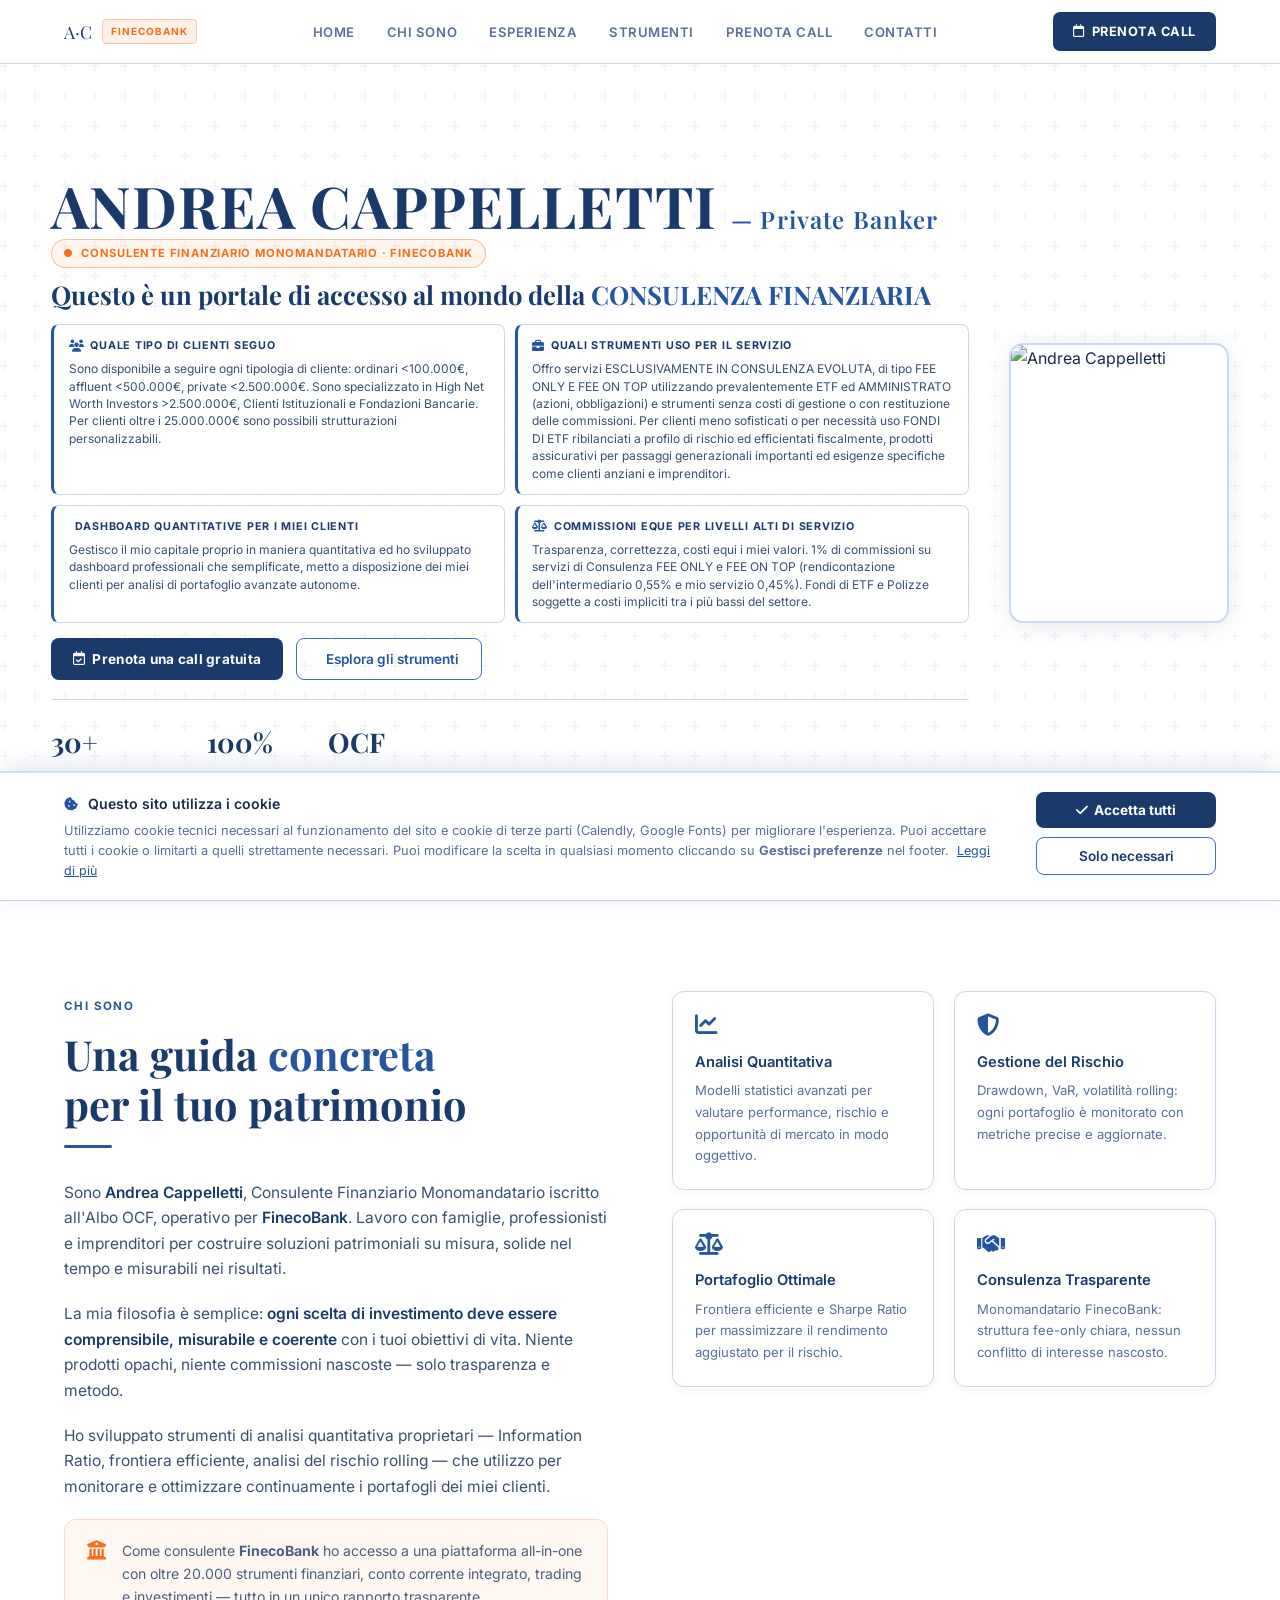
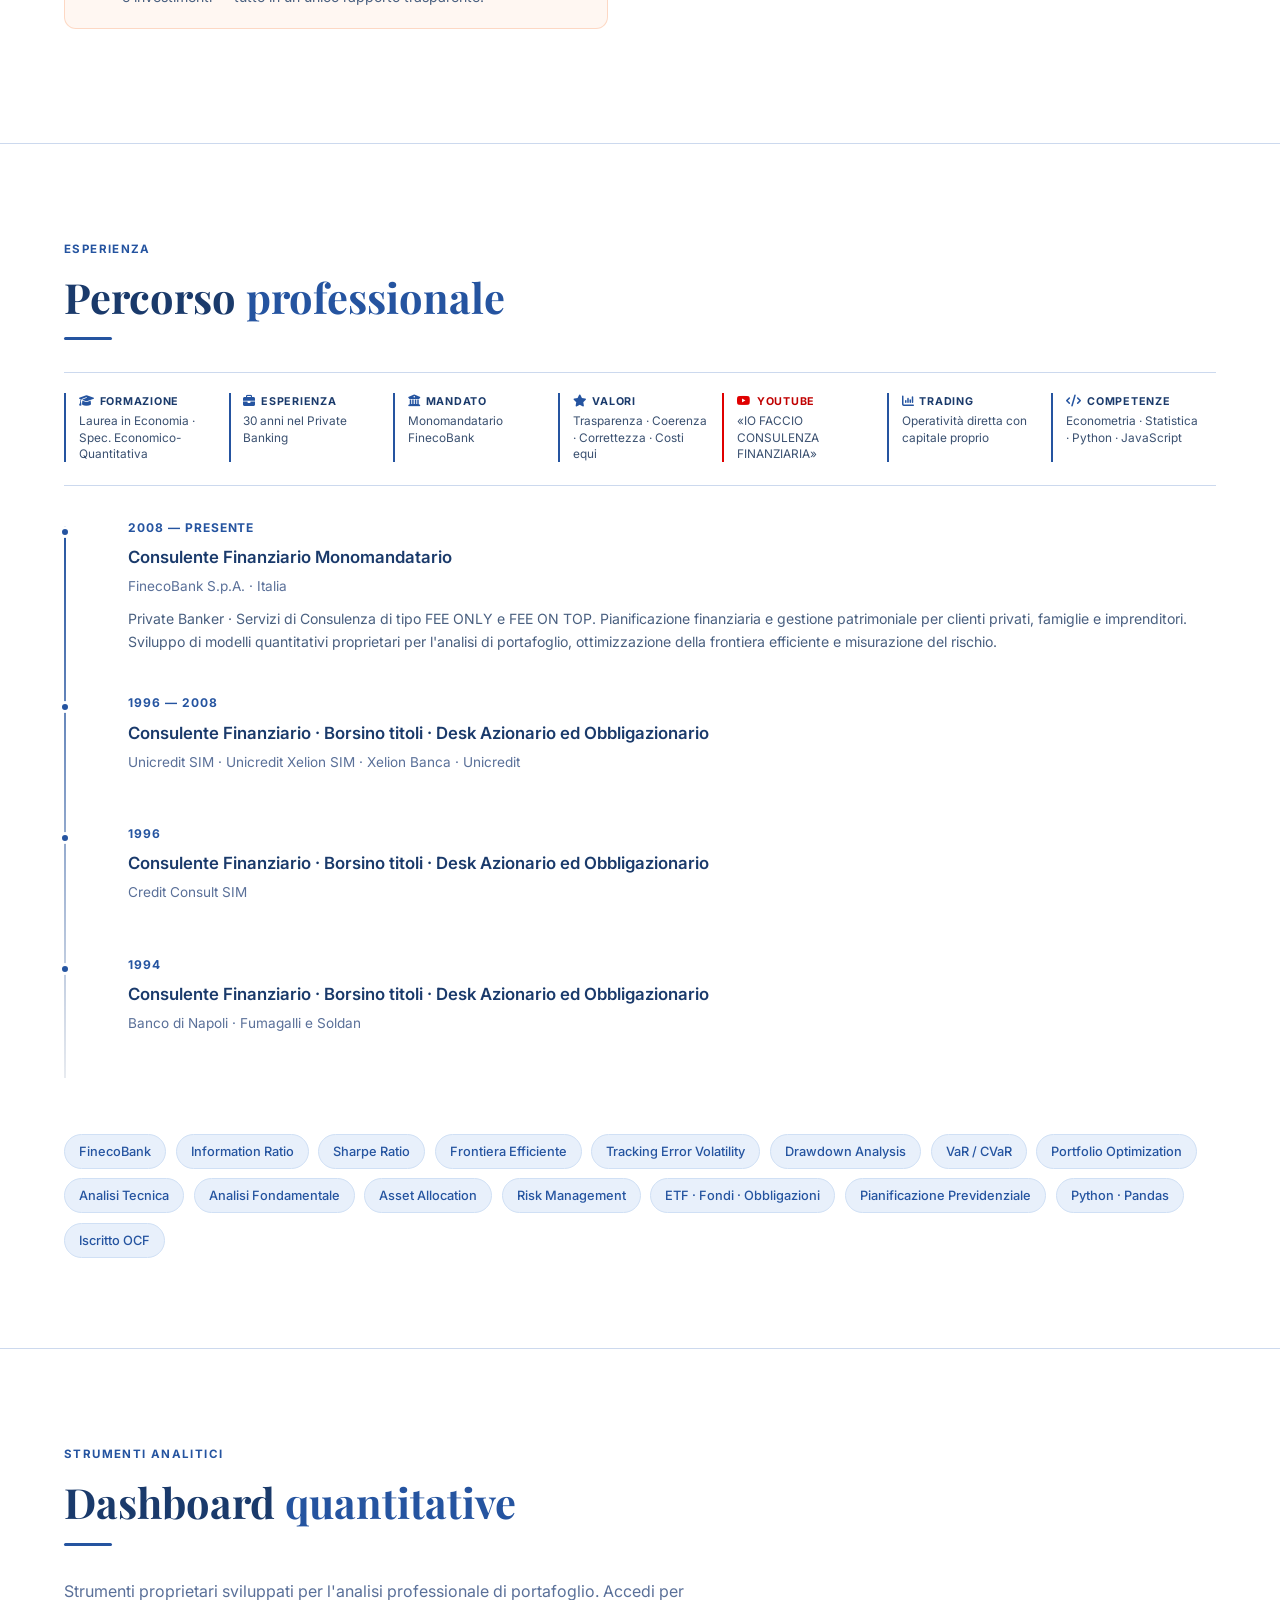
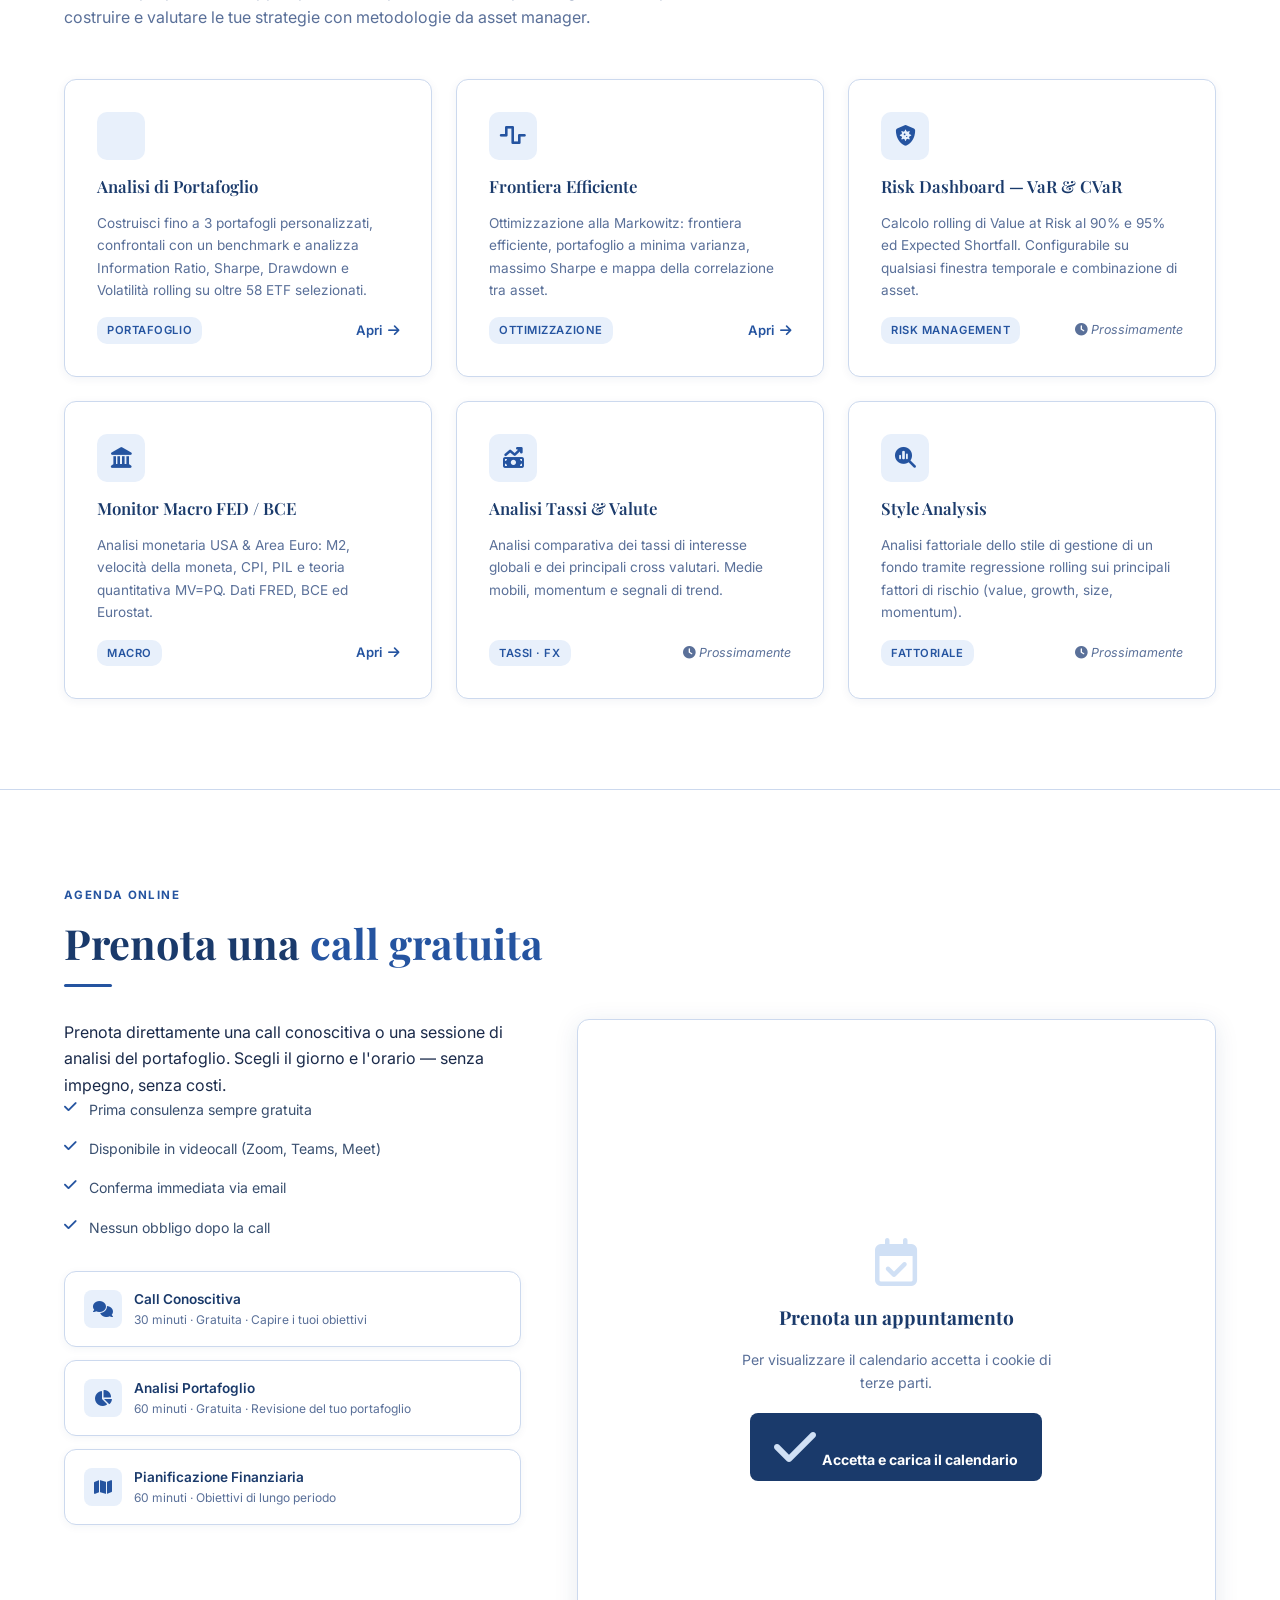
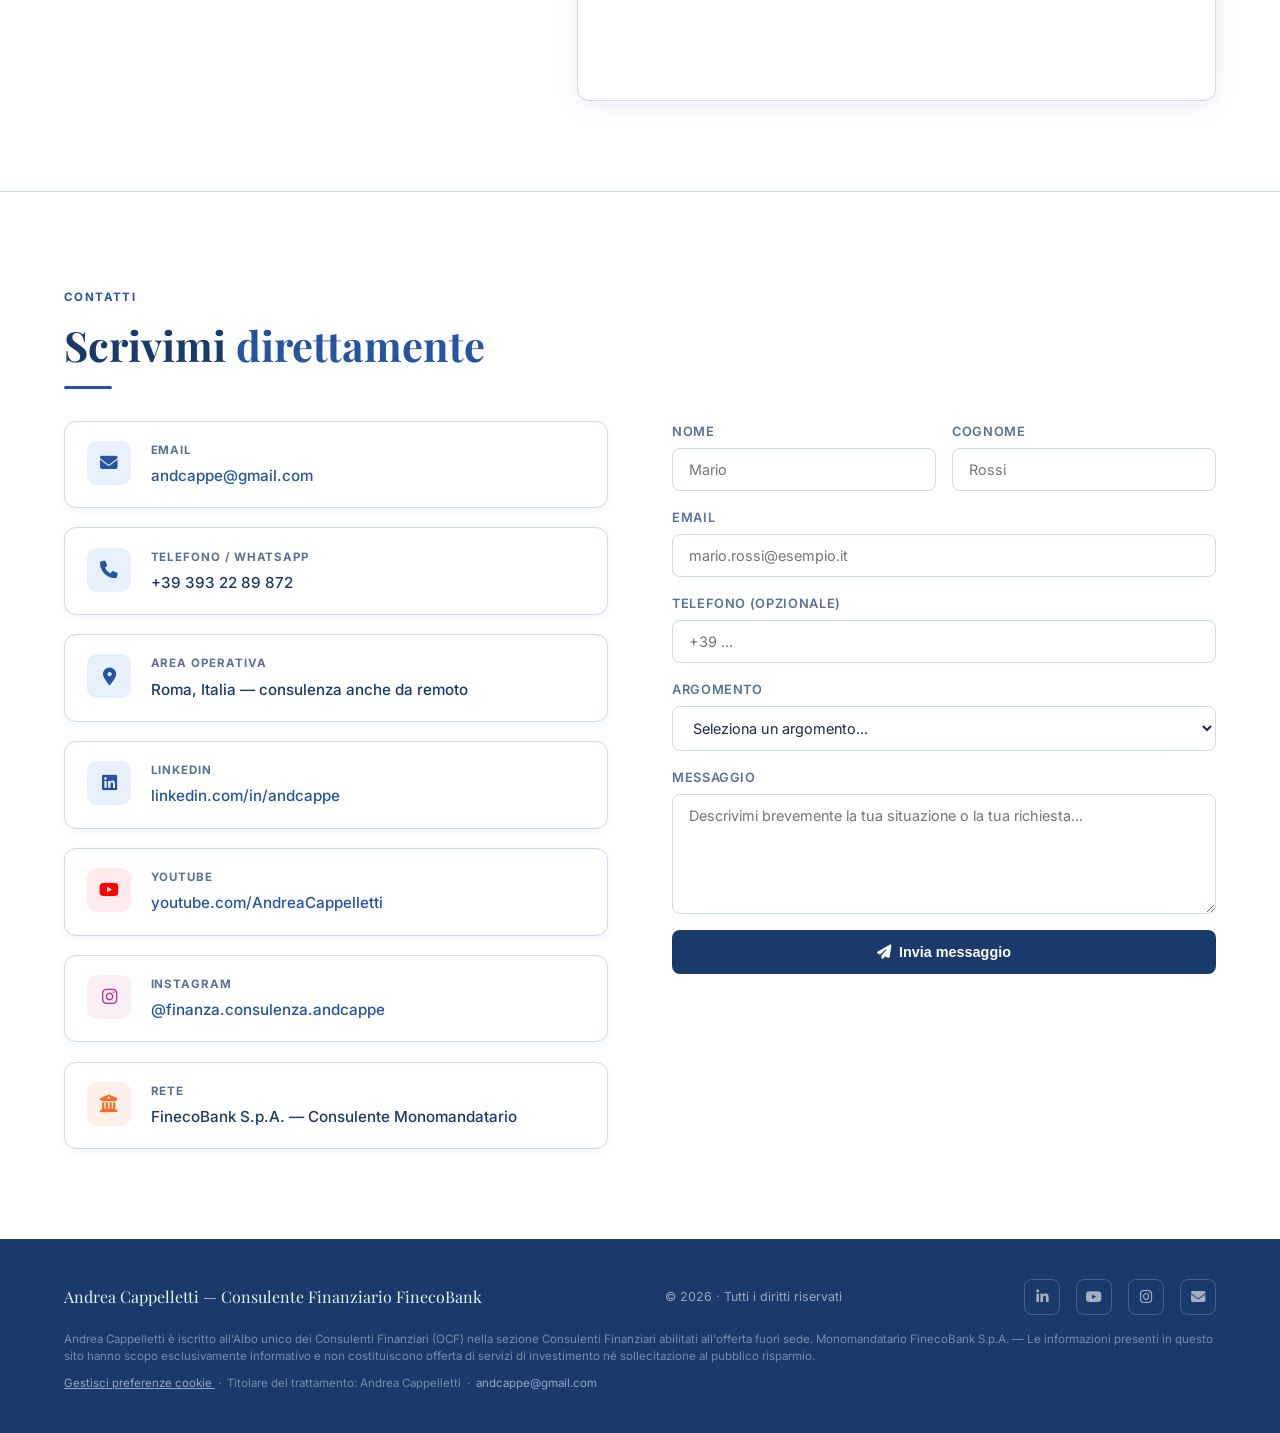
==== portafoglio/profilo.html @ 7dd5ac28 "Correggi URL LinkedIn: andrea-cappelletti → andcappe Co-Authored-By: Claude Sonnet 4.6 <noreply@anth" ====
<!DOCTYPE html>
<html lang="it">
<head>
  <meta charset="UTF-8" />
  <meta name="viewport" content="width=device-width, initial-scale=1.0" />
  <title>Andrea Cappelletti — Consulente Finanziario FinecoBank</title>
  <meta name="description" content="Andrea Cappelletti, Consulente Finanziario Monomandatario FinecoBank. Analisi di portafoglio, gestione patrimoniale e strumenti quantitativi per investitori privati." />
  <link rel="preconnect" href="https://fonts.googleapis.com" />
  <link rel="preconnect" href="https://fonts.gstatic.com" crossorigin />
  <link href="https://fonts.googleapis.com/css2?family=Playfair+Display:wght@400;600;700&family=Inter:wght@300;400;500;600&display=swap" rel="stylesheet" />
  <link rel="stylesheet" href="https://cdnjs.cloudflare.com/ajax/libs/font-awesome/6.5.0/css/all.min.css" />
  <style>
    *, *::before, *::after { box-sizing: border-box; margin: 0; padding: 0; }
    :root {
      --blue:    #1a3a6b;
      --blue2:   #2554a0;
      --blue3:   #3a70cc;
      --blue-lt: #e8f0fb;
      --blue-md: #d0e0f5;
      --fineco:  #f37021;
      --white:   #ffffff;
      --bg:      #ffffff;
      --bg2:     #ffffff;
      --text:    #1a2a4a;
      --muted:   #5a7099;
      --border:  #ccd9ee;
      --radius:  12px;
      --shadow:  0 4px 24px rgba(26,58,107,0.10);
    }
    html { scroll-behavior: smooth; font-size: 16px; }
    body {
      font-family: 'Inter', sans-serif;
      background: var(--bg);
      color: var(--text);
      line-height: 1.65;
      overflow-x: hidden;
    }
    h1, h2, h3 { font-family: 'Playfair Display', serif; line-height: 1.2; }
    a { color: inherit; text-decoration: none; }
    img { max-width: 100%; display: block; }
    ::-webkit-scrollbar { width: 6px; }
    ::-webkit-scrollbar-track { background: var(--bg2); }
    ::-webkit-scrollbar-thumb { background: var(--blue-md); border-radius: 3px; }

    /* ─── Navbar ────────────────────────────────────────────────── */
    nav {
      position: fixed; top: 0; left: 0; right: 0; z-index: 100;
      display: flex; align-items: center; justify-content: space-between;
      padding: 0 5%;
      height: 64px;
      background: rgba(255,255,255,0.96);
      backdrop-filter: blur(14px);
      border-bottom: 1px solid var(--border);
      transition: box-shadow 0.3s;
    }
    .nav-brand {
      display: flex; align-items: center; gap: 10px;
      font-family: 'Playfair Display', serif;
      font-size: 1.1rem;
      color: var(--blue);
    }
    .fineco-badge {
      font-family: 'Inter', sans-serif;
      font-size: 0.62rem; font-weight: 700;
      letter-spacing: 0.1em; text-transform: uppercase;
      color: var(--fineco);
      background: rgba(243,112,33,0.1);
      border: 1px solid rgba(243,112,33,0.3);
      padding: 3px 8px; border-radius: 4px;
    }
    .nav-links { display: flex; gap: 2rem; list-style: none; }
    .nav-links a {
      font-size: 0.82rem; font-weight: 600;
      color: var(--muted);
      letter-spacing: 0.04em; text-transform: uppercase;
      transition: color 0.2s;
    }
    .nav-links a:hover { color: var(--blue); }
    .nav-cta {
      padding: 9px 20px;
      background: var(--blue);
      color: var(--white);
      border-radius: 7px;
      font-size: 0.8rem; font-weight: 700;
      letter-spacing: 0.04em; text-transform: uppercase;
      transition: background 0.2s, transform 0.15s;
      display: inline-flex; align-items: center; gap: 7px;
    }
    .nav-cta:hover { background: var(--blue2); transform: translateY(-1px); }
    .hamburger { display: none; cursor: pointer; color: var(--blue); font-size: 1.4rem; }

    /* ─── Hero ──────────────────────────────────────────────────── */
    #home {
      min-height: 100vh;
      display: flex; align-items: center;
      padding: 64px 4% 0;
      background: #ffffff;
      position: relative; overflow: hidden;
    }
    #home::before {
      content: '';
      position: absolute; inset: 0;
      background: url("data:image/svg+xml,%3Csvg width='60' height='60' viewBox='0 0 60 60' xmlns='http://www.w3.org/2000/svg'%3E%3Cg fill='none'%3E%3Cg fill='%231a3a6b' fill-opacity='0.04'%3E%3Cpath d='M36 34v-4h-2v4h-4v2h4v4h2v-4h4v-2h-4zm0-30V0h-2v4h-4v2h4v4h2V6h4V4h-4zM6 34v-4H4v4H0v2h4v4h2v-4h4v-2H6zM6 4V0H4v4H0v2h4v4h2V6h4V4H6z'/%3E%3C/g%3E%3C/g%3E%3C/svg%3E");
    }
    .hero-inner {
      display: grid; grid-template-columns: 1fr auto;
      gap: 2.5rem; align-items: center;
      max-width: 1280px; margin: 0 auto; width: 100%;
      position: relative;
    }
    /* ─── Qualifiche striscia orizzontale ───────────────────────── */
    .hero-qualifiche {
      display: flex; flex-direction: row;
      gap: 0;
      padding: 1.2rem 0 1.4rem;
      border-top: 1px solid var(--border);
      border-bottom: 1px solid var(--border);
    }
    .qual-item {
      flex: 1;
      display: flex; flex-direction: column; gap: 3px;
      padding: 0 0.8rem;
      background: transparent;
      border: none;
      border-left: 2px solid var(--blue2);
      transition: border-left-color 0.2s;
    }
    .qual-item:hover { border-left-color: var(--blue3); }
    .qual-header {
      display: flex; align-items: center; gap: 5px;
      font-size: 0.67rem; font-weight: 700;
      text-transform: uppercase; letter-spacing: 0.07em;
      color: var(--blue);
    }
    .qual-header i { font-size: 0.75rem; color: var(--blue2); flex-shrink: 0; }
    .qual-text {
      font-size: 0.74rem; color: #3a5070;
      line-height: 1.38;
    }
    .qual-yt { border-left-color: #e00000 !important; }
    .qual-yt .qual-header { color: #c00000; }
    .qual-yt .qual-header i { color: #e00000; }
    .hero-badge {
      display: inline-flex; align-items: center; gap: 8px;
      padding: 4px 12px;
      border: 1.5px solid rgba(243,112,33,0.4);
      border-radius: 20px;
      font-size: 0.7rem; font-weight: 700;
      letter-spacing: 0.07em; text-transform: uppercase;
      color: var(--fineco);
      background: rgba(243,112,33,0.07);
      margin-bottom: 0.7rem;
    }
    .hero-title {
      font-size: clamp(2rem, 4vw, 3.2rem);
      font-weight: 700; color: var(--blue);
      margin-bottom: 0.2rem;
    }
    .hero-title span { color: var(--blue2); }
    .hero-subtitle {
      font-size: 0.88rem; color: var(--muted);
      font-weight: 400; margin-bottom: 0.9rem;
    }
    .hero-desc {
      font-size: 0.88rem; color: #3a5070;
      max-width: 520px; margin-bottom: 1.1rem;
      line-height: 1.55;
    }
    .hero-btns { display: flex; gap: 0.8rem; flex-wrap: wrap; }
    .btn-primary {
      padding: 10px 22px;
      background: var(--blue); color: var(--white);
      border-radius: 8px; font-weight: 700;
      font-size: 0.85rem; letter-spacing: 0.02em;
      border: none; cursor: pointer;
      transition: background 0.2s, transform 0.15s;
      display: inline-flex; align-items: center; gap: 7px;
    }
    .btn-primary:hover { background: var(--blue2); transform: translateY(-2px); }
    .btn-outline {
      padding: 9px 22px;
      border: 1.5px solid var(--blue3);
      color: var(--blue2); border-radius: 8px;
      font-weight: 600; font-size: 0.85rem;
      background: transparent;
      transition: background 0.2s, transform 0.15s;
      cursor: pointer; display: inline-flex; align-items: center; gap: 7px;
    }
    .btn-outline:hover { background: var(--blue-lt); transform: translateY(-2px); }
    .hero-stats {
      display: flex; gap: 2rem;
      margin-top: 1.2rem; padding-top: 1.2rem;
      border-top: 1px solid var(--border);
    }
    .stat-value {
      font-family: 'Playfair Display', serif;
      font-size: 1.7rem; font-weight: 700;
      color: var(--blue); display: block;
    }
    .stat-label { font-size: 0.7rem; color: var(--muted); text-transform: uppercase; letter-spacing: 0.06em; }
    .hero-photo-frame {
      width: 220px; height: 280px;
      border-radius: 14px;
      border: 2px solid var(--border);
      overflow: hidden;
      background: #ffffff;
      display: flex; align-items: center; justify-content: center;
      box-shadow: var(--shadow);
    }
    .hero-photo-frame img { width: 100%; height: 100%; object-fit: cover; }
    .hero-photo-placeholder {
      display: flex; flex-direction: column; align-items: center; gap: 10px; color: var(--muted);
    }
    .hero-photo-placeholder i { font-size: 3rem; color: var(--blue-md); }
    .hero-photo-placeholder span { font-size: 0.7rem; text-align: center; padding: 0 16px; line-height: 1.5; }

    /* ─── Sections ──────────────────────────────────────────────── */
    section { padding: 90px 5%; border-top: 1px solid var(--border); }
    .section-inner { max-width: 1200px; margin: 0 auto; }
    .section-tag {
      display: inline-block;
      font-size: 0.72rem; font-weight: 700;
      letter-spacing: 0.12em; text-transform: uppercase;
      color: var(--blue2); margin-bottom: 0.8rem;
    }
    .section-title { font-size: clamp(1.8rem, 3.5vw, 2.6rem); color: var(--blue); margin-bottom: 1rem; }
    .section-title span { color: var(--blue2); }
    .section-lead { font-size: 1rem; color: var(--muted); max-width: 640px; margin-bottom: 3rem; }
    .divider { width: 48px; height: 3px; background: var(--blue2); border-radius: 2px; margin: 1rem 0 2rem; }

    /* ─── Chi Sono ──────────────────────────────────────────────── */
    #chi-sono { background: var(--bg2); }
    .about-grid { display: grid; grid-template-columns: 1fr 1fr; gap: 4rem; align-items: start; }
    .about-text p { color: #3a5070; margin-bottom: 1.2rem; font-size: 0.97rem; }
    .about-text p strong { color: var(--blue); font-weight: 600; }
    .fineco-card {
      display: flex; align-items: flex-start; gap: 1rem;
      padding: 1.2rem 1.4rem;
      background: rgba(243,112,33,0.06);
      border: 1px solid rgba(243,112,33,0.22);
      border-radius: var(--radius);
      margin-bottom: 1.5rem;
    }
    .fineco-card i { font-size: 1.2rem; color: var(--fineco); margin-top: 2px; flex-shrink: 0; }
    .fineco-card p { color: #4a6080; font-size: 0.88rem; margin: 0; }
    .about-values { display: grid; grid-template-columns: 1fr 1fr; gap: 1.2rem; }
    .value-card {
      padding: 1.4rem;
      background: var(--white);
      border: 1px solid var(--border);
      border-radius: var(--radius);
      box-shadow: 0 2px 10px rgba(26,58,107,0.06);
      transition: border-color 0.2s, transform 0.2s, box-shadow 0.2s;
    }
    .value-card:hover { border-color: var(--blue3); transform: translateY(-3px); box-shadow: var(--shadow); }
    .value-card i { font-size: 1.4rem; color: var(--blue2); margin-bottom: 0.8rem; display: block; }
    .value-card h4 { font-size: 0.92rem; font-weight: 600; margin-bottom: 0.4rem; color: var(--blue); }
    .value-card p { font-size: 0.82rem; color: var(--muted); margin: 0; }

    /* ─── Esperienza ────────────────────────────────────────────── */
    #esperienza { background: var(--bg); }
    .timeline { position: relative; padding-left: 2rem; }
    .timeline::before {
      content: ''; position: absolute; left: 0; top: 8px; bottom: 8px;
      width: 2px;
      background: linear-gradient(to bottom, var(--blue2), rgba(26,58,107,0.1));
    }
    .timeline-item { position: relative; padding: 0 0 2.5rem 2rem; }
    .timeline-item::before {
      content: ''; position: absolute; left: -2rem; top: 8px;
      transform: translateX(calc(-50% + 1px));
      width: 12px; height: 12px;
      background: var(--blue2); border-radius: 50%;
      border: 3px solid var(--white);
    }
    .timeline-date { font-size: 0.75rem; font-weight: 700; letter-spacing: 0.08em; text-transform: uppercase; color: var(--blue2); margin-bottom: 0.4rem; }
    .timeline-role { font-size: 1.05rem; font-weight: 600; color: var(--blue); margin-bottom: 0.2rem; }
    .timeline-company { font-size: 0.85rem; color: var(--muted); margin-bottom: 0.7rem; }
    .timeline-desc { font-size: 0.88rem; color: #4a6080; line-height: 1.6; }
    .skills-grid { display: flex; flex-wrap: wrap; gap: 0.6rem; margin-top: 3rem; }
    .skill-tag {
      padding: 6px 14px;
      background: var(--blue-lt);
      border: 1px solid var(--blue-md);
      border-radius: 20px;
      font-size: 0.8rem; color: var(--blue2); font-weight: 500;
    }

    /* ─── Dashboard ─────────────────────────────────────────────── */
    #dashboard { background: var(--bg2); }
    .dash-grid { display: grid; grid-template-columns: repeat(auto-fill, minmax(320px, 1fr)); gap: 1.5rem; }
    .dash-card {
      background: var(--white);
      border: 1px solid var(--border);
      border-radius: var(--radius);
      padding: 2rem;
      display: flex; flex-direction: column; gap: 1rem;
      box-shadow: 0 2px 10px rgba(26,58,107,0.06);
      transition: border-color 0.25s, transform 0.25s, box-shadow 0.25s;
      position: relative; overflow: hidden;
    }
    .dash-card::before {
      content: ''; position: absolute; top: 0; left: 0; right: 0; height: 3px;
      background: linear-gradient(90deg, var(--blue), var(--blue3));
      opacity: 0; transition: opacity 0.25s;
    }
    .dash-card:hover { border-color: var(--blue3); transform: translateY(-4px); box-shadow: var(--shadow); }
    .dash-card:hover::before { opacity: 1; }
    .dash-card-icon {
      width: 48px; height: 48px;
      background: var(--blue-lt);
      border-radius: 10px;
      display: flex; align-items: center; justify-content: center;
      font-size: 1.3rem; color: var(--blue2);
    }
    .dash-card h3 { font-size: 1.05rem; font-weight: 600; color: var(--blue); }
    .dash-card p { font-size: 0.85rem; color: var(--muted); flex: 1; }
    .dash-card-footer { display: flex; align-items: center; justify-content: space-between; }
    .dash-tag {
      font-size: 0.7rem; padding: 4px 10px;
      background: var(--blue-lt); border-radius: 10px;
      color: var(--blue2); font-weight: 600;
      letter-spacing: 0.05em; text-transform: uppercase;
    }
    .dash-link { display: flex; align-items: center; gap: 6px; font-size: 0.82rem; font-weight: 600; color: var(--blue2); transition: gap 0.2s; }
    .dash-card:hover .dash-link { gap: 10px; }
    .dash-link-disabled { font-size: 0.78rem; color: var(--muted); font-style: italic; }

    /* ─── Prenota Call ───────────────────────────────────────────── */
    #prenota { background: var(--bg); }
    .booking-wrapper { display: grid; grid-template-columns: 1fr 1.4fr; gap: 3.5rem; align-items: start; }
    .booking-info p { font-size: 0.95rem; color: #3a5070; margin-bottom: 1.2rem; }
    .booking-bullets { list-style: none; display: flex; flex-direction: column; gap: 1rem; margin-bottom: 2rem; }
    .booking-bullets li { display: flex; align-items: flex-start; gap: 12px; font-size: 0.88rem; color: #3a5070; }
    .booking-bullets li i { color: var(--blue2); margin-top: 2px; font-size: 0.9rem; flex-shrink: 0; }
    .booking-types { display: flex; flex-direction: column; gap: 0.8rem; margin-bottom: 2rem; }
    .booking-type {
      display: flex; align-items: center; gap: 12px;
      padding: 1rem 1.2rem;
      background: var(--white);
      border: 1px solid var(--border);
      border-radius: var(--radius);
      box-shadow: 0 2px 8px rgba(26,58,107,0.05);
      transition: border-color 0.2s;
    }
    .booking-type:hover { border-color: var(--blue3); }
    .booking-type-icon {
      width: 38px; height: 38px;
      background: var(--blue-lt); border-radius: 8px;
      display: flex; align-items: center; justify-content: center;
      font-size: 1rem; color: var(--blue2); flex-shrink: 0;
    }
    .booking-type-label { font-size: 0.85rem; font-weight: 600; color: var(--blue); }
    .booking-type-sub { font-size: 0.75rem; color: var(--muted); }
    .calendly-container {
      background: var(--white);
      border: 1px solid var(--border);
      border-radius: var(--radius);
      overflow: hidden; min-height: 680px;
      display: flex; align-items: stretch;
      box-shadow: var(--shadow);
    }
    .calendly-placeholder {
      width: 100%; min-height: 680px;
      display: flex; flex-direction: column;
      align-items: center; justify-content: center;
      gap: 1.2rem; padding: 3rem; text-align: center;
    }
    .calendly-placeholder i { font-size: 3rem; color: var(--blue-md); }
    .calendly-placeholder h3 { font-size: 1.2rem; color: var(--blue); }
    .calendly-placeholder p { font-size: 0.88rem; color: var(--muted); max-width: 340px; }
    .calendly-setup-steps {
      text-align: left; width: 100%; max-width: 400px;
      background: var(--bg2); border: 1px solid var(--border);
      border-radius: 10px; padding: 1.2rem 1.4rem;
    }
    .calendly-setup-steps h4 { font-size: 0.82rem; font-weight: 700; color: var(--blue2); margin-bottom: 0.8rem; letter-spacing: 0.05em; text-transform: uppercase; }
    .calendly-setup-steps ol { padding-left: 1.2rem; display: flex; flex-direction: column; gap: 0.5rem; }
    .calendly-setup-steps li { font-size: 0.82rem; color: #4a6080; }
    .calendly-setup-steps code { background: var(--blue-lt); color: var(--blue2); padding: 1px 5px; border-radius: 4px; font-size: 0.78rem; }

    /* ─── Contatti ──────────────────────────────────────────────── */
    #contatti { background: var(--bg2); }
    .contact-grid { display: grid; grid-template-columns: 1fr 1fr; gap: 4rem; align-items: start; }
    .contact-info { display: flex; flex-direction: column; gap: 1.2rem; }
    .contact-item {
      display: flex; align-items: flex-start; gap: 1.2rem;
      padding: 1.2rem 1.4rem;
      background: var(--white); border: 1px solid var(--border);
      border-radius: var(--radius);
      box-shadow: 0 2px 8px rgba(26,58,107,0.05);
      transition: border-color 0.2s;
    }
    .contact-item:hover { border-color: var(--blue3); }
    .contact-icon {
      width: 44px; height: 44px; background: var(--blue-lt);
      border-radius: 10px; display: flex; align-items: center; justify-content: center;
      font-size: 1.1rem; color: var(--blue2); flex-shrink: 0;
    }
    .contact-label { font-size: 0.72rem; font-weight: 700; letter-spacing: 0.08em; text-transform: uppercase; color: var(--muted); margin-bottom: 0.2rem; }
    .contact-value { font-size: 0.95rem; color: var(--blue); font-weight: 500; }
    .contact-value a { color: var(--blue2); }
    .contact-value a:hover { text-decoration: underline; }
    .contact-form { display: flex; flex-direction: column; gap: 1rem; }
    .form-group { display: flex; flex-direction: column; gap: 6px; }
    .form-group label { font-size: 0.8rem; font-weight: 600; color: var(--muted); letter-spacing: 0.05em; text-transform: uppercase; }
    .form-group input, .form-group textarea, .form-group select {
      padding: 12px 16px;
      background: var(--white); border: 1.5px solid var(--border);
      border-radius: 8px; color: var(--text);
      font-size: 0.9rem; font-family: 'Inter', sans-serif;
      transition: border-color 0.2s; outline: none;
    }
    .form-group input:focus, .form-group textarea:focus, .form-group select:focus { border-color: var(--blue2); }
    .form-group textarea { min-height: 120px; resize: vertical; }
    .form-row { display: grid; grid-template-columns: 1fr 1fr; gap: 1rem; }
    .form-submit {
      padding: 14px 32px; background: var(--blue); color: var(--white);
      border: none; border-radius: 8px; font-weight: 700; font-size: 0.9rem;
      cursor: pointer; transition: background 0.2s, transform 0.15s;
      display: flex; align-items: center; gap: 8px; justify-content: center;
    }
    .form-submit:hover { background: var(--blue2); transform: translateY(-2px); }

    /* ─── Footer ────────────────────────────────────────────────── */
    footer {
      background: var(--blue);
      padding: 2.5rem 5%;
    }
    .footer-inner {
      max-width: 1200px; margin: 0 auto;
      display: flex; align-items: center; justify-content: space-between;
      flex-wrap: wrap; gap: 1rem;
    }
    .footer-brand { font-family: 'Playfair Display', serif; font-size: 1rem; color: #e8f0fb; }
    .footer-copy { font-size: 0.78rem; color: rgba(232,240,251,0.6); }
    .footer-social { display: flex; gap: 1rem; }
    .footer-social a {
      width: 36px; height: 36px;
      border: 1px solid rgba(255,255,255,0.2); border-radius: 8px;
      display: flex; align-items: center; justify-content: center;
      color: rgba(255,255,255,0.6); font-size: 0.9rem;
      transition: color 0.2s, border-color 0.2s;
    }
    .footer-social a:hover { color: var(--white); border-color: var(--white); }
    .footer-disclaimer { max-width: 1200px; margin: 1rem auto 0; font-size: 0.72rem; color: rgba(232,240,251,0.45); line-height: 1.5; }

    /* ─── Mobile menu ───────────────────────────────────────────── */
    .mobile-menu {
      display: none; position: fixed;
      top: 64px; left: 0; right: 0;
      background: rgba(255,255,255,0.98);
      backdrop-filter: blur(14px);
      padding: 1.5rem 5%; flex-direction: column; gap: 1.2rem;
      z-index: 99; border-bottom: 1px solid var(--border);
    }
    .mobile-menu.open { display: flex; }
    .mobile-menu a {
      font-size: 1rem; font-weight: 600; color: var(--muted);
      padding: 0.5rem 0; border-bottom: 1px solid var(--border); transition: color 0.2s;
    }
    .mobile-menu a:hover { color: var(--blue); }

    /* ─── Responsive ────────────────────────────────────────────── */
    @media (max-width: 1000px) { .booking-wrapper { grid-template-columns: 1fr; } }
    @media (max-width: 900px) {
      .hero-top { grid-template-columns: 1fr; }
      .hero-photo-frame { display: none; }
      .hero-qualifiche { display: none; }
      .about-grid, .contact-grid { grid-template-columns: 1fr; gap: 2.5rem; }
      .about-values { grid-template-columns: 1fr; }
      .nav-links { display: none; }
      .nav-cta { display: none; }
      .hamburger { display: block; }
    }
    @media (max-width: 600px) {
      section { padding: 60px 4%; }
      .hero-stats { flex-direction: column; gap: 1.2rem; }
      .form-row { grid-template-columns: 1fr; }
      .footer-inner { flex-direction: column; text-align: center; }
    }

    /* ─── Hero info boxes ───────────────────────────────────────── */
    .hero-boxes {
      display: grid; grid-template-columns: 1fr 1fr;
      gap: 0.6rem; margin: 0.9rem 0;
    }
    .hero-box {
      padding: 0.75rem 0.9rem;
      border: 1px solid var(--border);
      border-left: 3px solid var(--blue2);
      border-radius: 8px;
      background: rgba(255,255,255,0.65);
      backdrop-filter: blur(4px);
      transition: border-left-color 0.2s, transform 0.15s;
    }
    .hero-box:hover { border-left-color: var(--blue3); transform: translateX(2px); }
    .hero-box-title {
      display: flex; align-items: center; gap: 6px;
      font-size: 0.67rem; font-weight: 700;
      text-transform: uppercase; letter-spacing: 0.07em;
      color: var(--blue); margin-bottom: 0.35rem;
    }
    .hero-box-title i { color: var(--blue2); font-size: 0.75rem; }
    .hero-box-text { font-size: 0.75rem; color: #3a5070; line-height: 1.45; }

    /* ─── Fade-in ────────────────────────────────────────────────── */
    .fade-in { opacity: 0; transform: translateY(20px); transition: opacity 0.6s ease, transform 0.6s ease; }
    .fade-in.visible { opacity: 1; transform: translateY(0); }
  </style>
</head>
<body>

  <!-- Navbar -->
  <nav id="navbar">
    <div class="nav-brand">
      A·C <span class="fineco-badge">FinecoBank</span>
    </div>
    <ul class="nav-links">
      <li><a href="#home">Home</a></li>
      <li><a href="#chi-sono">Chi Sono</a></li>
      <li><a href="#esperienza">Esperienza</a></li>
      <li><a href="#dashboard">Strumenti</a></li>
      <li><a href="#prenota">Prenota Call</a></li>
      <li><a href="#contatti">Contatti</a></li>
    </ul>
    <a href="#prenota" class="nav-cta"><i class="fa-regular fa-calendar"></i> Prenota call</a>
    <span class="hamburger" id="hamburger-btn"><i class="fa-solid fa-bars"></i></span>
  </nav>
  <div class="mobile-menu" id="mobile-menu">
    <a href="#home"       onclick="closeMobileMenu()">Home</a>
    <a href="#chi-sono"   onclick="closeMobileMenu()">Chi Sono</a>
    <a href="#esperienza" onclick="closeMobileMenu()">Esperienza</a>
    <a href="#dashboard"  onclick="closeMobileMenu()">Strumenti</a>
    <a href="#prenota"    onclick="closeMobileMenu()">Prenota Call</a>
    <a href="#contatti"   onclick="closeMobileMenu()">Contatti</a>
  </div>

  <!-- Hero -->
  <section id="home">
    <div class="hero-inner">
      <div>
        <p style="font-family:'Playfair Display',serif; font-size:clamp(2.2rem,4.5vw,3.8rem); font-weight:700; color:var(--blue); margin-bottom:0; line-height:1.1; letter-spacing:0.02em;">ANDREA CAPPELLETTI <span style="font-size:clamp(1rem,2vw,1.5rem); color:var(--blue2); font-weight:600;">— Private Banker</span></p>
        <div class="hero-badge">
          <i class="fa-solid fa-circle" style="font-size:0.5rem;"></i>
          Consulente Finanziario Monomandatario · FinecoBank
        </div>
        <h1 class="hero-title" style="font-size:clamp(1.1rem,2vw,1.6rem);">
          Questo è un portale di accesso al mondo della <span>CONSULENZA FINANZIARIA</span>
        </h1>

        <div class="hero-boxes">

          <div class="hero-box">
            <div class="hero-box-title"><i class="fa-solid fa-users"></i>Quale tipo di clienti seguo</div>
            <div class="hero-box-text">Sono disponibile a seguire ogni tipologia di cliente: ordinari &lt;100.000€, affluent &lt;500.000€, private &lt;2.500.000€. Sono specializzato in High Net Worth Investors &gt;2.500.000€, Clienti Istituzionali e Fondazioni Bancarie. Per clienti oltre i 25.000.000€ sono possibili strutturazioni personalizzabili.</div>
          </div>

          <div class="hero-box">
            <div class="hero-box-title"><i class="fa-solid fa-briefcase"></i>Quali strumenti uso per il servizio</div>
            <div class="hero-box-text">Offro servizi ESCLUSIVAMENTE IN CONSULENZA EVOLUTA, di tipo FEE ONLY E FEE ON TOP utilizzando prevalentemente ETF ed AMMINISTRATO (azioni, obbligazioni) e strumenti senza costi di gestione o con restituzione delle commissioni. Per clienti meno sofisticati o per necessità uso FONDI DI ETF ribilanciati a profilo di rischio ed efficientati fiscalmente, prodotti assicurativi per passaggi generazionali importanti ed esigenze specifiche come clienti anziani e imprenditori.</div>
          </div>

          <div class="hero-box">
            <div class="hero-box-title"><i class="fa-solid fa-chart-mixed"></i>Dashboard quantitative per i miei clienti</div>
            <div class="hero-box-text">Gestisco il mio capitale proprio in maniera quantitativa ed ho sviluppato dashboard professionali che semplificate, metto a disposizione dei miei clienti per analisi di portafoglio avanzate autonome.</div>
          </div>

          <div class="hero-box">
            <div class="hero-box-title"><i class="fa-solid fa-scale-balanced"></i>Commissioni eque per livelli alti di servizio</div>
            <div class="hero-box-text">Trasparenza, correttezza, costi equi i miei valori. 1% di commissioni su servizi di Consulenza FEE ONLY e FEE ON TOP (rendicontazione dell'intermediario 0,55% e mio servizio 0,45%). Fondi di ETF e Polizze soggette a costi impliciti tra i più bassi del settore.</div>
          </div>

        </div>
        <div class="hero-btns">
          <a href="#prenota"   class="btn-primary"><i class="fa-regular fa-calendar-check"></i> Prenota una call gratuita</a>
          <a href="#dashboard" class="btn-outline"><i class="fa-solid fa-chart-mixed"></i> Esplora gli strumenti</a>
        </div>
        <div class="hero-stats">
          <div class="stat-item">
            <span class="stat-value">30+</span>
            <span class="stat-label">Anni di esperienza</span>
          </div>
          <div class="stat-item">
            <span class="stat-value">100%</span>
            <span class="stat-label">Indipendente</span>
          </div>
          <div class="stat-item">
            <span class="stat-value">OCF</span>
            <span class="stat-label">Iscritto all'albo</span>
          </div>
        </div>
      </div>
      <div>
        <div class="hero-photo-frame">
          <img src="foto.png" alt="Andrea Cappelletti" />
        </div>
      </div>
    </div>
  </section>

  <!-- Chi Sono -->
  <section id="chi-sono">
    <div class="section-inner">
      <div class="about-grid">
        <div class="fade-in">
          <span class="section-tag">Chi Sono</span>
          <h2 class="section-title">Una guida <span>concreta</span><br>per il tuo patrimonio</h2>
          <div class="divider"></div>
          <div class="about-text">
            <!-- ✏️ Personalizza il testo -->
            <p>Sono <strong>Andrea Cappelletti</strong>, Consulente Finanziario Monomandatario iscritto all'Albo OCF, operativo per <strong>FinecoBank</strong>. Lavoro con famiglie, professionisti e imprenditori per costruire soluzioni patrimoniali su misura, solide nel tempo e misurabili nei risultati.</p>
            <p>La mia filosofia è semplice: <strong>ogni scelta di investimento deve essere comprensibile, misurabile e coerente</strong> con i tuoi obiettivi di vita. Niente prodotti opachi, niente commissioni nascoste — solo trasparenza e metodo.</p>
            <p>Ho sviluppato strumenti di analisi quantitativa proprietari — Information Ratio, frontiera efficiente, analisi del rischio rolling — che utilizzo per monitorare e ottimizzare continuamente i portafogli dei miei clienti.</p>
          </div>
          <div class="fineco-card">
            <i class="fa-solid fa-building-columns"></i>
            <p>Come consulente <strong>FinecoBank</strong> ho accesso a una piattaforma all-in-one con oltre 20.000 strumenti finanziari, conto corrente integrato, trading e investimenti — tutto in un unico rapporto trasparente.</p>
          </div>
        </div>
        <div class="about-values fade-in">
          <div class="value-card">
            <i class="fa-solid fa-chart-line"></i>
            <h4>Analisi Quantitativa</h4>
            <p>Modelli statistici avanzati per valutare performance, rischio e opportunità di mercato in modo oggettivo.</p>
          </div>
          <div class="value-card">
            <i class="fa-solid fa-shield-halved"></i>
            <h4>Gestione del Rischio</h4>
            <p>Drawdown, VaR, volatilità rolling: ogni portafoglio è monitorato con metriche precise e aggiornate.</p>
          </div>
          <div class="value-card">
            <i class="fa-solid fa-scale-balanced"></i>
            <h4>Portafoglio Ottimale</h4>
            <p>Frontiera efficiente e Sharpe Ratio per massimizzare il rendimento aggiustato per il rischio.</p>
          </div>
          <div class="value-card">
            <i class="fa-solid fa-handshake"></i>
            <h4>Consulenza Trasparente</h4>
            <p>Monomandatario FinecoBank: struttura fee-only chiara, nessun conflitto di interesse nascosto.</p>
          </div>
        </div>
      </div>
    </div>
  </section>

  <!-- Esperienza -->
  <section id="esperienza">
    <div class="section-inner">
      <span class="section-tag">Esperienza</span>
      <h2 class="section-title">Percorso <span>professionale</span></h2>
      <div class="divider"></div>

      <!-- Striscia qualifiche -->
      <div class="hero-qualifiche fade-in" style="margin-bottom:2rem;">

        <div class="qual-item">
          <div class="qual-header"><i class="fa-solid fa-graduation-cap"></i>Formazione</div>
          <div class="qual-text">Laurea in Economia · Spec. Economico-Quantitativa</div>
        </div>

        <div class="qual-item">
          <div class="qual-header"><i class="fa-solid fa-briefcase"></i>Esperienza</div>
          <div class="qual-text">30 anni nel Private Banking</div>
        </div>

        <div class="qual-item">
          <div class="qual-header"><i class="fa-solid fa-building-columns"></i>Mandato</div>
          <div class="qual-text">Monomandatario FinecoBank</div>
        </div>

        <div class="qual-item">
          <div class="qual-header"><i class="fa-solid fa-star"></i>Valori</div>
          <div class="qual-text">Trasparenza · Coerenza · Correttezza · Costi equi</div>
        </div>

        <div class="qual-item qual-yt">
          <div class="qual-header"><i class="fa-brands fa-youtube"></i>YouTube</div>
          <div class="qual-text">«IO FACCIO CONSULENZA FINANZIARIA»</div>
        </div>

        <div class="qual-item">
          <div class="qual-header"><i class="fa-solid fa-chart-column"></i>Trading</div>
          <div class="qual-text">Operatività diretta con capitale proprio</div>
        </div>

        <div class="qual-item">
          <div class="qual-header"><i class="fa-solid fa-code"></i>Competenze</div>
          <div class="qual-text">Econometria · Statistica · Python · JavaScript</div>
        </div>

      </div>

      <div class="timeline fade-in">

        <div class="timeline-item">
          <div class="timeline-date">2008 — Presente</div>
          <div class="timeline-role">Consulente Finanziario Monomandatario</div>
          <div class="timeline-company">FinecoBank S.p.A. · Italia</div>
          <div class="timeline-desc">Private Banker · Servizi di Consulenza di tipo FEE ONLY e FEE ON TOP. Pianificazione finanziaria e gestione patrimoniale per clienti privati, famiglie e imprenditori. Sviluppo di modelli quantitativi proprietari per l'analisi di portafoglio, ottimizzazione della frontiera efficiente e misurazione del rischio.</div>
        </div>

        <div class="timeline-item">
          <div class="timeline-date">1996 — 2008</div>
          <div class="timeline-role">Consulente Finanziario · Borsino titoli · Desk Azionario ed Obbligazionario</div>
          <div class="timeline-company">Unicredit SIM · Unicredit Xelion SIM · Xelion Banca · Unicredit</div>
          <div class="timeline-desc"></div>
        </div>

        <div class="timeline-item">
          <div class="timeline-date">1996</div>
          <div class="timeline-role">Consulente Finanziario · Borsino titoli · Desk Azionario ed Obbligazionario</div>
          <div class="timeline-company">Credit Consult SIM</div>
          <div class="timeline-desc"></div>
        </div>

        <div class="timeline-item">
          <div class="timeline-date">1994</div>
          <div class="timeline-role">Consulente Finanziario · Borsino titoli · Desk Azionario ed Obbligazionario</div>
          <div class="timeline-company">Banco di Napoli · Fumagalli e Soldan</div>
          <div class="timeline-desc"></div>
        </div>

      </div>

      <div class="skills-grid fade-in">
        <span class="skill-tag">FinecoBank</span>
        <span class="skill-tag">Information Ratio</span>
        <span class="skill-tag">Sharpe Ratio</span>
        <span class="skill-tag">Frontiera Efficiente</span>
        <span class="skill-tag">Tracking Error Volatility</span>
        <span class="skill-tag">Drawdown Analysis</span>
        <span class="skill-tag">VaR / CVaR</span>
        <span class="skill-tag">Portfolio Optimization</span>
        <span class="skill-tag">Analisi Tecnica</span>
        <span class="skill-tag">Analisi Fondamentale</span>
        <span class="skill-tag">Asset Allocation</span>
        <span class="skill-tag">Risk Management</span>
        <span class="skill-tag">ETF · Fondi · Obbligazioni</span>
        <span class="skill-tag">Pianificazione Previdenziale</span>
        <span class="skill-tag">Python · Pandas</span>
        <span class="skill-tag">Iscritto OCF</span>
      </div>
    </div>
  </section>

  <!-- Dashboard -->
  <section id="dashboard">
    <div class="section-inner">
      <span class="section-tag">Strumenti Analitici</span>
      <h2 class="section-title">Dashboard <span>quantitative</span></h2>
      <div class="divider"></div>
      <p class="section-lead">Strumenti proprietari sviluppati per l'analisi professionale di portafoglio. Accedi per costruire e valutare le tue strategie con metodologie da asset manager.</p>
      <div class="dash-grid">
        <div class="dash-card fade-in">
          <div class="dash-card-icon"><i class="fa-solid fa-chart-mixed"></i></div>
          <h3>Analisi di Portafoglio</h3>
          <p>Costruisci fino a 3 portafogli personalizzati, confrontali con un benchmark e analizza Information Ratio, Sharpe, Drawdown e Volatilità rolling su oltre 58 ETF selezionati.</p>
          <div class="dash-card-footer">
            <span class="dash-tag">Portafoglio</span>
            <a href="/portafoglio/" class="dash-link">Apri <i class="fa-solid fa-arrow-right"></i></a>
          </div>
        </div>
        <div class="dash-card fade-in">
          <div class="dash-card-icon"><i class="fa-solid fa-wave-square"></i></div>
          <h3>Frontiera Efficiente</h3>
          <p>Ottimizzazione alla Markowitz: frontiera efficiente, portafoglio a minima varianza, massimo Sharpe e mappa della correlazione tra asset.</p>
          <div class="dash-card-footer">
            <span class="dash-tag">Ottimizzazione</span>
            <a href="/frontiera/" class="dash-link">Apri <i class="fa-solid fa-arrow-right"></i></a>
          </div>
        </div>
        <div class="dash-card fade-in">
          <div class="dash-card-icon"><i class="fa-solid fa-shield-virus"></i></div>
          <h3>Risk Dashboard — VaR &amp; CVaR</h3>
          <p>Calcolo rolling di Value at Risk al 90% e 95% ed Expected Shortfall. Configurabile su qualsiasi finestra temporale e combinazione di asset.</p>
          <div class="dash-card-footer">
            <span class="dash-tag">Risk Management</span>
            <span class="dash-link-disabled"><i class="fa-solid fa-clock"></i> Prossimamente</span>
          </div>
        </div>
        <div class="dash-card fade-in">
          <div class="dash-card-icon"><i class="fa-solid fa-landmark"></i></div>
          <h3>Monitor Macro FED / BCE</h3>
          <p>Analisi monetaria USA &amp; Area Euro: M2, velocità della moneta, CPI, PIL e teoria quantitativa MV=PQ. Dati FRED, BCE ed Eurostat.</p>
          <div class="dash-card-footer">
            <span class="dash-tag">Macro</span>
            <a href="/macro/" class="dash-link">Apri <i class="fa-solid fa-arrow-right"></i></a>
          </div>
        </div>
        <div class="dash-card fade-in">
          <div class="dash-card-icon"><i class="fa-solid fa-money-bill-trend-up"></i></div>
          <h3>Analisi Tassi &amp; Valute</h3>
          <p>Analisi comparativa dei tassi di interesse globali e dei principali cross valutari. Medie mobili, momentum e segnali di trend.</p>
          <div class="dash-card-footer">
            <span class="dash-tag">Tassi · FX</span>
            <span class="dash-link-disabled"><i class="fa-solid fa-clock"></i> Prossimamente</span>
          </div>
        </div>
        <div class="dash-card fade-in">
          <div class="dash-card-icon"><i class="fa-solid fa-magnifying-glass-chart"></i></div>
          <h3>Style Analysis</h3>
          <p>Analisi fattoriale dello stile di gestione di un fondo tramite regressione rolling sui principali fattori di rischio (value, growth, size, momentum).</p>
          <div class="dash-card-footer">
            <span class="dash-tag">Fattoriale</span>
            <span class="dash-link-disabled"><i class="fa-solid fa-clock"></i> Prossimamente</span>
          </div>
        </div>
      </div>
    </div>
  </section>

  <!-- Prenota Call -->
  <section id="prenota">
    <div class="section-inner">
      <span class="section-tag">Agenda Online</span>
      <h2 class="section-title">Prenota una <span>call gratuita</span></h2>
      <div class="divider"></div>
      <div class="booking-wrapper">

        <!-- SINISTRA: Info call -->
        <div class="fade-in">
          <p>Prenota direttamente una call conoscitiva o una sessione di analisi del portafoglio. Scegli il giorno e l'orario — senza impegno, senza costi.</p>
          <ul class="booking-bullets">
            <li><i class="fa-solid fa-check"></i> Prima consulenza sempre gratuita</li>
            <li><i class="fa-solid fa-check"></i> Disponibile in videocall (Zoom, Teams, Meet)</li>
            <li><i class="fa-solid fa-check"></i> Conferma immediata via email</li>
            <li><i class="fa-solid fa-check"></i> Nessun obbligo dopo la call</li>
          </ul>
          <div class="booking-types">
            <div class="booking-type">
              <div class="booking-type-icon"><i class="fa-solid fa-comments"></i></div>
              <div>
                <div class="booking-type-label">Call Conoscitiva</div>
                <div class="booking-type-sub">30 minuti · Gratuita · Capire i tuoi obiettivi</div>
              </div>
            </div>
            <div class="booking-type">
              <div class="booking-type-icon"><i class="fa-solid fa-chart-pie"></i></div>
              <div>
                <div class="booking-type-label">Analisi Portafoglio</div>
                <div class="booking-type-sub">60 minuti · Gratuita · Revisione del tuo portafoglio</div>
              </div>
            </div>
            <div class="booking-type">
              <div class="booking-type-icon"><i class="fa-solid fa-map"></i></div>
              <div>
                <div class="booking-type-label">Pianificazione Finanziaria</div>
                <div class="booking-type-sub">60 minuti · Obiettivi di lungo periodo</div>
              </div>
            </div>
          </div>
        </div>

        <!-- DESTRA: Agenda Calendly (caricata solo con consenso cookie) -->
        <div class="calendly-container fade-in">
          <div class="calendly-placeholder" id="calendly-placeholder">
            <i class="fa-regular fa-calendar-check"></i>
            <h3>Prenota un appuntamento</h3>
            <p>Per visualizzare il calendario accetta i cookie di terze parti.</p>
            <button onclick="setCookieConsent('all')" style="
              padding:10px 24px; background:var(--blue); color:#fff;
              border:none; border-radius:8px; font-weight:700; font-size:0.88rem;
              cursor:pointer; font-family:'Inter',sans-serif;">
              <i class="fa-solid fa-check" style="margin-right:6px;"></i>Accetta e carica il calendario
            </button>
          </div>
        </div>

      </div>
    </div>
  </section>

  <!-- Contatti -->
  <section id="contatti">
    <div class="section-inner">
      <span class="section-tag">Contatti</span>
      <h2 class="section-title">Scrivimi <span>direttamente</span></h2>
      <div class="divider"></div>
      <div class="contact-grid">
        <div class="contact-info fade-in">
          <div class="contact-item">
            <div class="contact-icon"><i class="fa-solid fa-envelope"></i></div>
            <div>
              <div class="contact-label">Email</div>
              <div class="contact-value"><a href="mailto:andcappe@gmail.com">andcappe@gmail.com</a></div>
            </div>
          </div>
          <div class="contact-item">
            <div class="contact-icon"><i class="fa-solid fa-phone"></i></div>
            <div>
              <div class="contact-label">Telefono / WhatsApp</div>
              <!-- ✏️ Sostituisci con il tuo numero -->
              <div class="contact-value">+39 393 22 89 872</div>
            </div>
          </div>
          <div class="contact-item">
            <div class="contact-icon"><i class="fa-solid fa-location-dot"></i></div>
            <div>
              <div class="contact-label">Area operativa</div>
              <!-- ✏️ Sostituisci con la tua città -->
              <div class="contact-value">Roma, Italia — consulenza anche da remoto</div>
            </div>
          </div>
          <div class="contact-item">
            <div class="contact-icon"><i class="fa-brands fa-linkedin"></i></div>
            <div>
              <div class="contact-label">LinkedIn</div>
              <div class="contact-value"><a href="https://www.linkedin.com/in/andcappe/" target="_blank">linkedin.com/in/andcappe</a></div>
            </div>
          </div>
          <div class="contact-item">
            <div class="contact-icon" style="background:rgba(255,0,0,0.08);"><i class="fa-brands fa-youtube" style="color:#ff0000;"></i></div>
            <div>
              <div class="contact-label">YouTube</div>
              <div class="contact-value"><a href="https://www.youtube.com/AndreaCappelletti" target="_blank">youtube.com/AndreaCappelletti</a></div>
            </div>
          </div>
          <div class="contact-item">
            <div class="contact-icon" style="background:rgba(193,53,132,0.08);"><i class="fa-brands fa-instagram" style="color:#c13584;"></i></div>
            <div>
              <div class="contact-label">Instagram</div>
              <div class="contact-value"><a href="https://www.instagram.com/finanza.consulenza.andcappe/" target="_blank">@finanza.consulenza.andcappe</a></div>
            </div>
          </div>
          <div class="contact-item">
            <div class="contact-icon" style="background:rgba(243,112,33,0.1);"><i class="fa-solid fa-building-columns" style="color:var(--fineco);"></i></div>
            <div>
              <div class="contact-label">Rete</div>
              <div class="contact-value">FinecoBank S.p.A. — Consulente Monomandatario</div>
            </div>
          </div>
        </div>
        <form class="contact-form fade-in" id="contact-form" onsubmit="handleFormSubmit(event)">
          <input type="hidden" name="access_key" value="5b0e2c63-def0-49d2-b639-1e2bbdebf016" />
          <input type="hidden" name="subject" value="Nuovo messaggio dal sito — Andrea Cappelletti" />
          <input type="hidden" name="from_name" value="Sito Andrea Cappelletti" />
          <input type="checkbox" name="botcheck" style="display:none;" tabindex="-1" autocomplete="off" />
          <div class="form-row">
            <div class="form-group">
              <label>Nome</label>
              <input type="text" name="nome" placeholder="Mario" required />
            </div>
            <div class="form-group">
              <label>Cognome</label>
              <input type="text" name="cognome" placeholder="Rossi" required />
            </div>
          </div>
          <div class="form-group">
            <label>Email</label>
            <input type="email" name="email" placeholder="mario.rossi@esempio.it" required />
          </div>
          <div class="form-group">
            <label>Telefono (opzionale)</label>
            <input type="tel" name="telefono" placeholder="+39 ..." />
          </div>
          <div class="form-group">
            <label>Argomento</label>
            <select name="argomento">
              <option value="">Seleziona un argomento...</option>
              <option>Prima consulenza gratuita</option>
              <option>Analisi del mio portafoglio</option>
              <option>Pianificazione finanziaria / previdenziale</option>
              <option>Gestione patrimoniale FinecoBank</option>
              <option>Accesso agli strumenti di analisi</option>
              <option>Altro</option>
            </select>
          </div>
          <div class="form-group">
            <label>Messaggio</label>
            <textarea name="messaggio" placeholder="Descrivimi brevemente la tua situazione o la tua richiesta..."></textarea>
          </div>
          <button type="submit" class="form-submit" id="form-btn">
            <i class="fa-solid fa-paper-plane"></i> Invia messaggio
          </button>
          <div id="form-feedback" style="font-size:0.85rem;margin-top:0.5rem;display:none;"></div>
        </form>
      </div>
    </div>
  </section>

  <!-- Cookie Banner -->
  <div id="cookie-banner" style="
    display:none; position:fixed; bottom:0; left:0; right:0; z-index:9999;
    background:#fff; border-top:2px solid var(--blue-md);
    box-shadow:0 -4px 24px rgba(26,58,107,0.13);
    padding:1.2rem 5%; font-family:'Inter',sans-serif;
  ">
    <div style="max-width:1200px; margin:0 auto; display:flex; align-items:flex-start;
                gap:2rem; flex-wrap:wrap; justify-content:space-between;">
      <div style="flex:1; min-width:260px;">
        <p style="font-size:0.88rem; color:var(--text); margin-bottom:0.4rem; font-weight:600;">
          <i class="fa-solid fa-cookie-bite" style="color:var(--blue2); margin-right:6px;"></i>
          Questo sito utilizza i cookie
        </p>
        <p style="font-size:0.8rem; color:var(--muted); margin:0; line-height:1.55;">
          Utilizziamo cookie tecnici necessari al funzionamento del sito e cookie di terze parti
          (Calendly, Google Fonts) per migliorare l'esperienza. Puoi accettare tutti i cookie o
          limitarti a quelli strettamente necessari. Puoi modificare la scelta in qualsiasi momento
          cliccando su <strong>Gestisci preferenze</strong> nel footer.
          <a href="#" id="cookie-more-link" style="color:var(--blue2); text-decoration:underline;
             font-size:0.78rem; margin-left:4px;">Leggi di più</a>
        </p>
        <div id="cookie-detail" style="display:none; margin-top:0.7rem;
             background:var(--bg2); border:1px solid var(--border); border-radius:8px;
             padding:0.8rem 1rem; font-size:0.78rem; color:#4a6080; line-height:1.6;">
          <strong style="color:var(--blue); display:block; margin-bottom:0.4rem;">Tipologie di cookie utilizzati:</strong>
          <ul style="padding-left:1.2rem; margin:0; display:flex; flex-direction:column; gap:0.25rem;">
            <li><strong>Tecnici / necessari</strong> — Indispensabili per la navigazione. Non richiedono consenso.</li>
            <li><strong>Google Fonts</strong> — Font caricati da Google. Possono registrare l'IP del visitatore.</li>
            <li><strong>Calendly</strong> — Widget per la prenotazione di appuntamenti. Imposta cookie propri per la gestione del calendario.</li>
            <li><strong>Web3Forms</strong> — Servizio per l'invio del modulo di contatto. Non imposta cookie di tracciamento.</li>
          </ul>
          <p style="margin-top:0.5rem; margin-bottom:0;">
            Base giuridica: consenso dell'utente (art. 6 §1 lit. a GDPR). Titolare del trattamento:
            Andrea Cappelletti — <a href="mailto:andcappe@gmail.com" style="color:var(--blue2);">andcappe@gmail.com</a>.
            Puoi revocare il consenso in qualsiasi momento.
          </p>
        </div>
      </div>
      <div style="display:flex; flex-direction:column; gap:0.6rem; min-width:180px; align-items:stretch;">
        <button onclick="setCookieConsent('all')" style="
          padding:10px 20px; background:var(--blue); color:#fff;
          border:none; border-radius:8px; font-weight:700; font-size:0.85rem;
          cursor:pointer; font-family:'Inter',sans-serif; transition:background 0.2s;">
          <i class="fa-solid fa-check" style="margin-right:6px;"></i>Accetta tutti
        </button>
        <button onclick="setCookieConsent('necessary')" style="
          padding:10px 20px; background:#fff; color:var(--blue);
          border:1.5px solid var(--blue3); border-radius:8px; font-weight:600;
          font-size:0.85rem; cursor:pointer; font-family:'Inter',sans-serif; transition:background 0.2s;">
          Solo necessari
        </button>
      </div>
    </div>
  </div>

  <!-- Footer -->
  <footer>
    <div class="footer-inner">
      <span class="footer-brand">Andrea Cappelletti — Consulente Finanziario FinecoBank</span>
      <span class="footer-copy">&copy; <span id="year"></span> · Tutti i diritti riservati</span>
      <div class="footer-social">
        <a href="https://www.linkedin.com/in/andcappe/" target="_blank" title="LinkedIn"><i class="fa-brands fa-linkedin-in"></i></a>
        <a href="https://www.youtube.com/AndreaCappelletti" target="_blank" title="YouTube"><i class="fa-brands fa-youtube"></i></a>
        <a href="https://www.instagram.com/finanza.consulenza.andcappe/" target="_blank" title="Instagram"><i class="fa-brands fa-instagram"></i></a>
        <a href="mailto:andcappe@gmail.com" title="Email"><i class="fa-solid fa-envelope"></i></a>
      </div>
    </div>
    <p class="footer-disclaimer">
      Andrea Cappelletti è iscritto all'Albo unico dei Consulenti Finanziari (OCF) nella sezione Consulenti Finanziari abilitati all'offerta fuori sede. Monomandatario FinecoBank S.p.A. — Le informazioni presenti in questo sito hanno scopo esclusivamente informativo e non costituiscono offerta di servizi di investimento né sollecitazione al pubblico risparmio.
    </p>
    <p style="font-size:0.72rem; color:rgba(232,240,251,0.45); margin-top:0.5rem; max-width:1200px; margin-left:auto; margin-right:auto;">
      <a href="#" onclick="resetCookieConsent(); return false;"
         style="color:rgba(232,240,251,0.6); text-decoration:underline; cursor:pointer;">
        Gestisci preferenze cookie
      </a>
      &nbsp;·&nbsp; Titolare del trattamento: Andrea Cappelletti &nbsp;·&nbsp;
      <a href="mailto:andcappe@gmail.com" style="color:rgba(232,240,251,0.6);">andcappe@gmail.com</a>
    </p>
  </footer>

  <script>
    /* ── Cookie consent GDPR ─────────────────────────────────────────── */
    function setCookieConsent(level) {
      localStorage.setItem('cookie_consent', level);
      localStorage.setItem('cookie_consent_date', new Date().toISOString());
      document.getElementById('cookie-banner').style.display = 'none';
      if (level === 'all') {
        loadCalendly();
      }
    }

    function resetCookieConsent() {
      localStorage.removeItem('cookie_consent');
      localStorage.removeItem('cookie_consent_date');
      document.getElementById('cookie-banner').style.display = 'block';
    }

    function loadCalendly() {
      const container = document.querySelector('.calendly-container');
      if (!container) return;
      if (container.querySelector('iframe')) return; // già caricato
      const iframe = document.createElement('iframe');
      iframe.src = 'https://calendly.com/andcappe?hide_gdpr_banner=1&background_color=ffffff&text_color=1a3a6b&primary_color=2554a0';
      iframe.width  = '100%';
      iframe.height = '680';
      iframe.frameBorder = '0';
      iframe.style.border = 'none';
      container.innerHTML = '';
      container.appendChild(iframe);
    }

    function initCookies() {
      const consent = localStorage.getItem('cookie_consent');
      if (!consent) {
        document.getElementById('cookie-banner').style.display = 'block';
      } else if (consent === 'all') {
        loadCalendly();
      }
    }

    document.getElementById('cookie-more-link').addEventListener('click', function(e) {
      e.preventDefault();
      const detail = document.getElementById('cookie-detail');
      const isOpen = detail.style.display !== 'none';
      detail.style.display = isOpen ? 'none' : 'block';
      this.textContent = isOpen ? 'Leggi di più' : 'Chiudi';
    });

    document.getElementById('year').textContent = new Date().getFullYear();
    document.getElementById('hamburger-btn').addEventListener('click', () => {
      document.getElementById('mobile-menu').classList.toggle('open');
    });
    function closeMobileMenu() { document.getElementById('mobile-menu').classList.remove('open'); }
    window.addEventListener('scroll', () => {
      document.getElementById('navbar').style.boxShadow =
        window.scrollY > 20 ? '0 2px 16px rgba(26,58,107,0.12)' : 'none';
    });
    const observer = new IntersectionObserver((entries) => {
      entries.forEach(e => { if (e.isIntersecting) { e.target.classList.add('visible'); observer.unobserve(e.target); } });
    }, { threshold: 0.1 });
    document.querySelectorAll('.fade-in').forEach(el => observer.observe(el));
    initCookies();
    async function handleFormSubmit(e) {
      e.preventDefault();
      const form = e.target;
      const btn  = document.getElementById('form-btn');
      const fb   = document.getElementById('form-feedback');

      btn.disabled = true;
      btn.innerHTML = '<i class="fa-solid fa-spinner fa-spin"></i> Invio in corso…';
      fb.style.display = 'none';

      const data = Object.fromEntries(new FormData(form));
      try {
        const res  = await fetch('https://api.web3forms.com/submit', {
          method: 'POST',
          headers: { 'Content-Type': 'application/json', 'Accept': 'application/json' },
          body: JSON.stringify(data),
        });
        const json = await res.json();
        if (json.success) {
          fb.style.display = 'block';
          fb.style.color   = 'var(--blue2)';
          fb.textContent   = '✓ Messaggio inviato! Ti risponderò entro 24 ore.';
          form.reset();
        } else {
          throw new Error(json.message || 'Errore invio');
        }
      } catch (err) {
        fb.style.display = 'block';
        fb.style.color   = '#c0392b';
        fb.textContent   = '✗ Errore nell\'invio. Riprova o scrivimi direttamente a andcappe@gmail.com';
      }
      btn.disabled = false;
      btn.innerHTML = '<i class="fa-solid fa-paper-plane"></i> Invia messaggio';
    }
  </script>
</body>
</html>
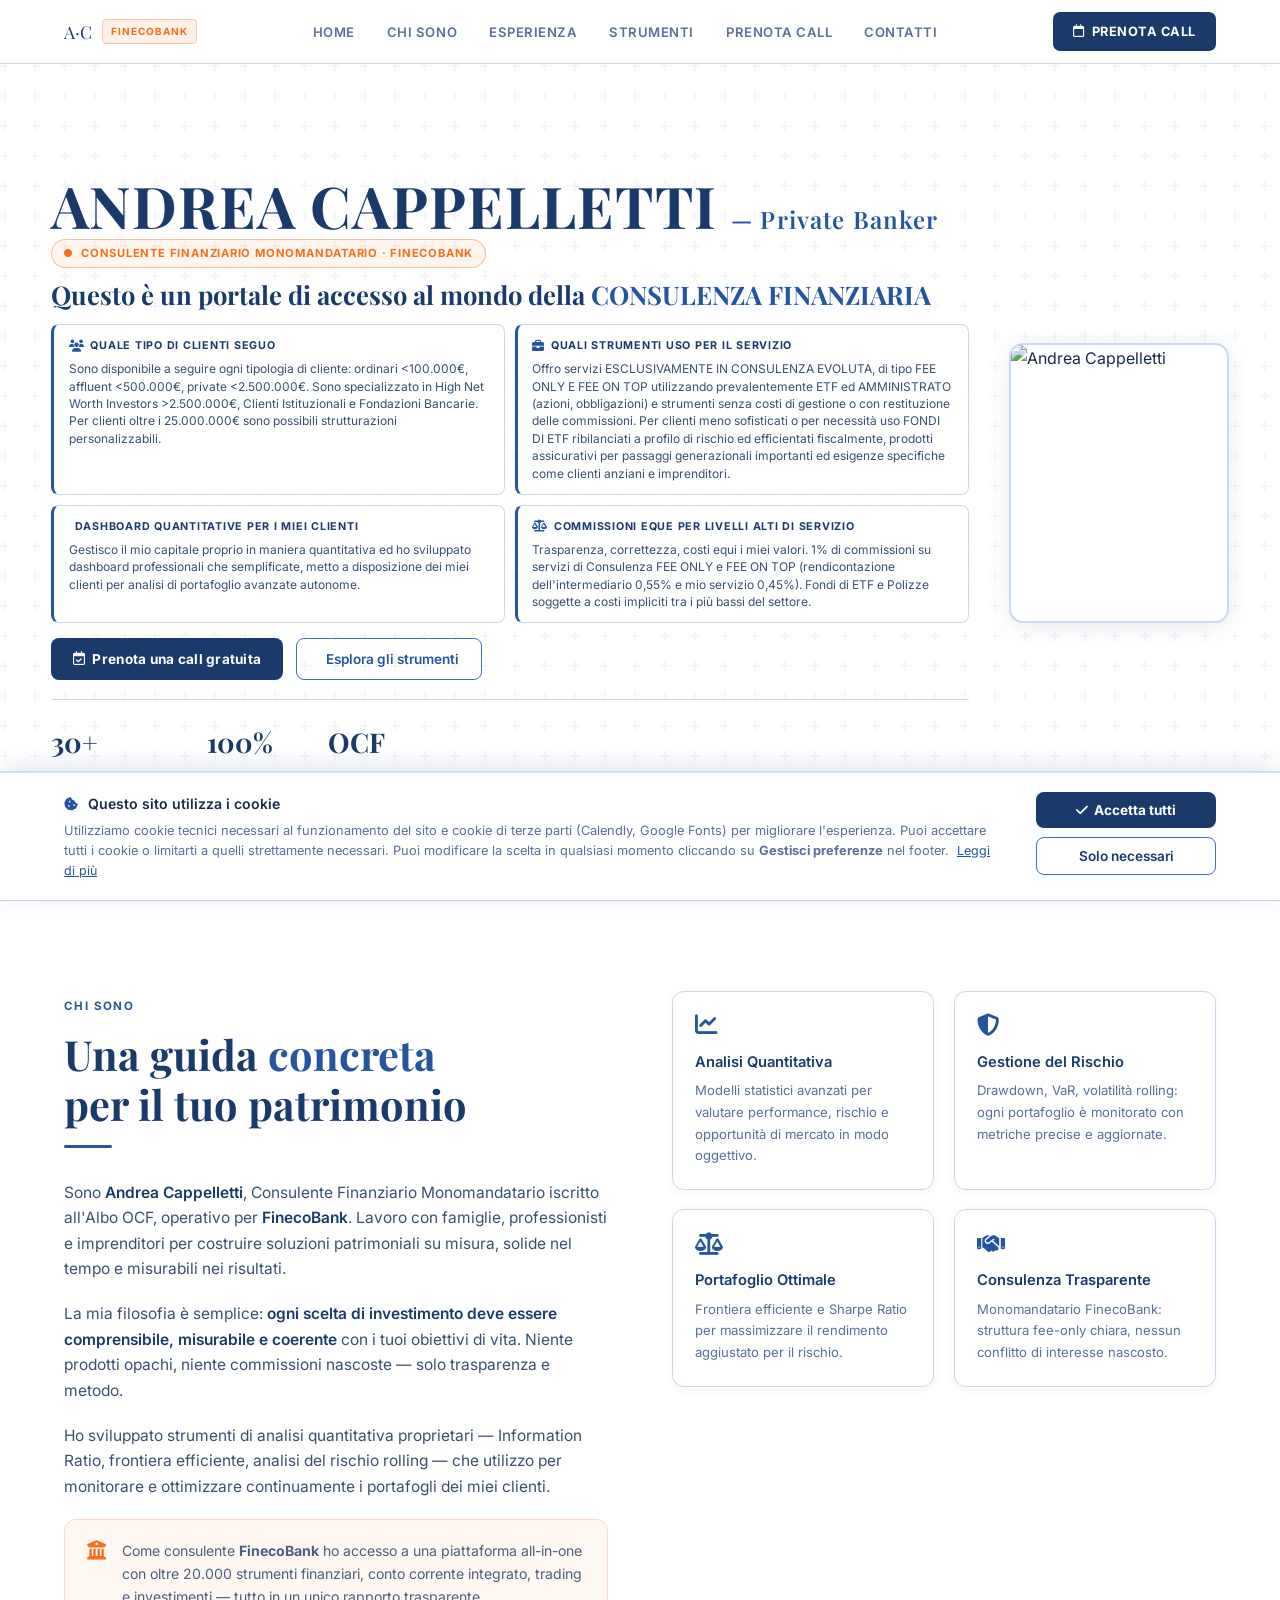
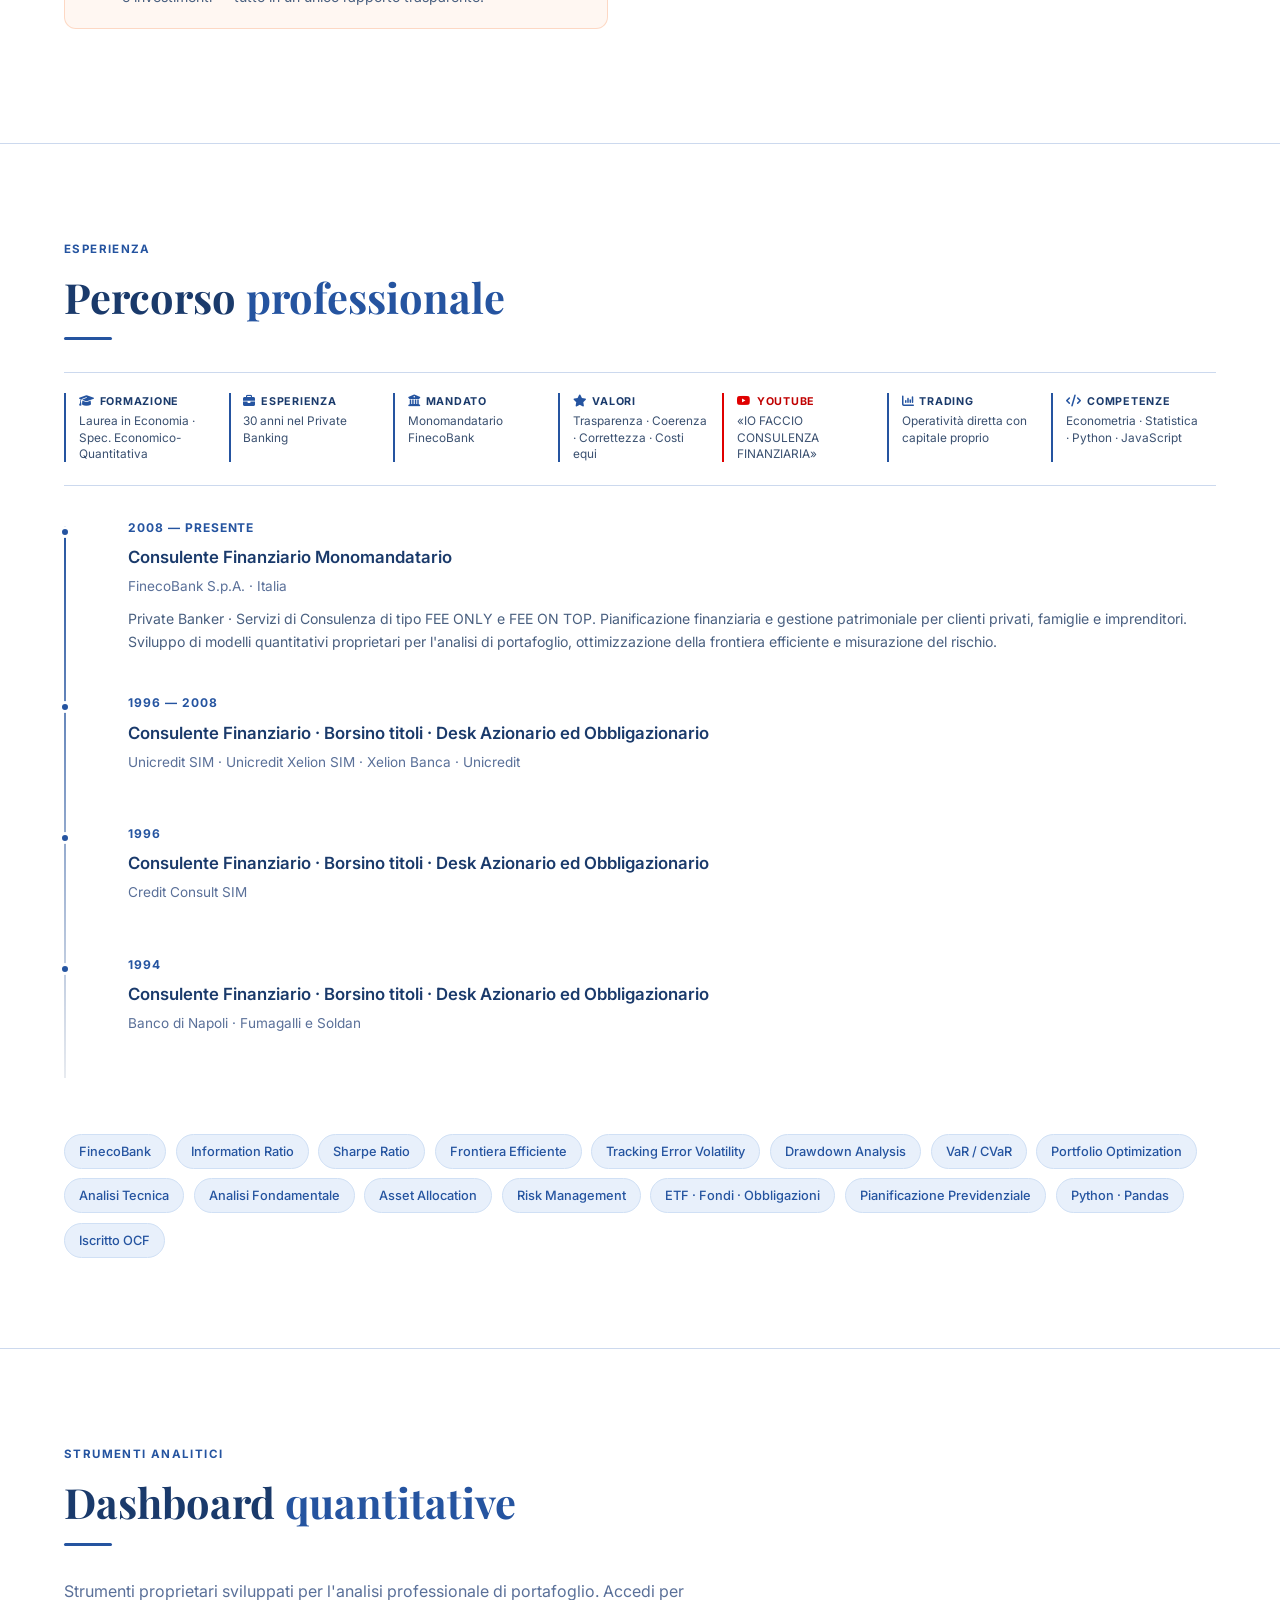
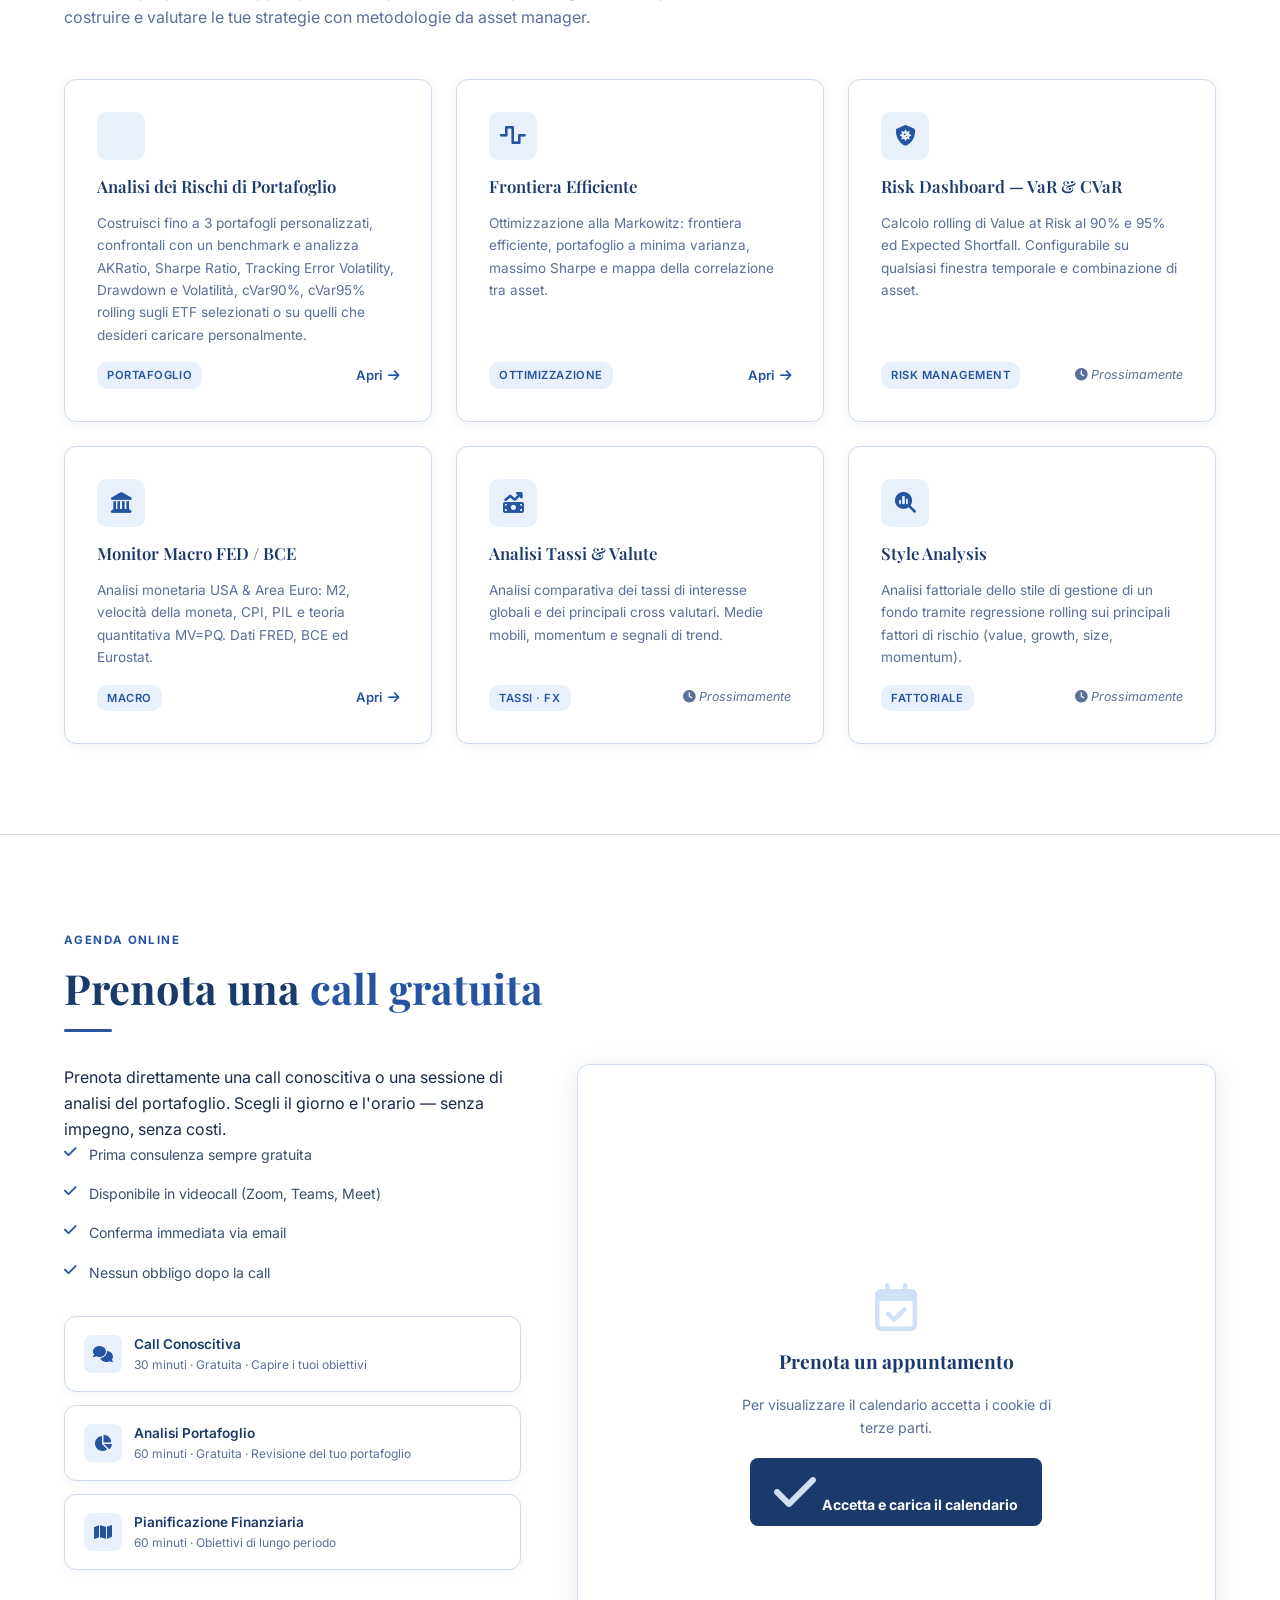
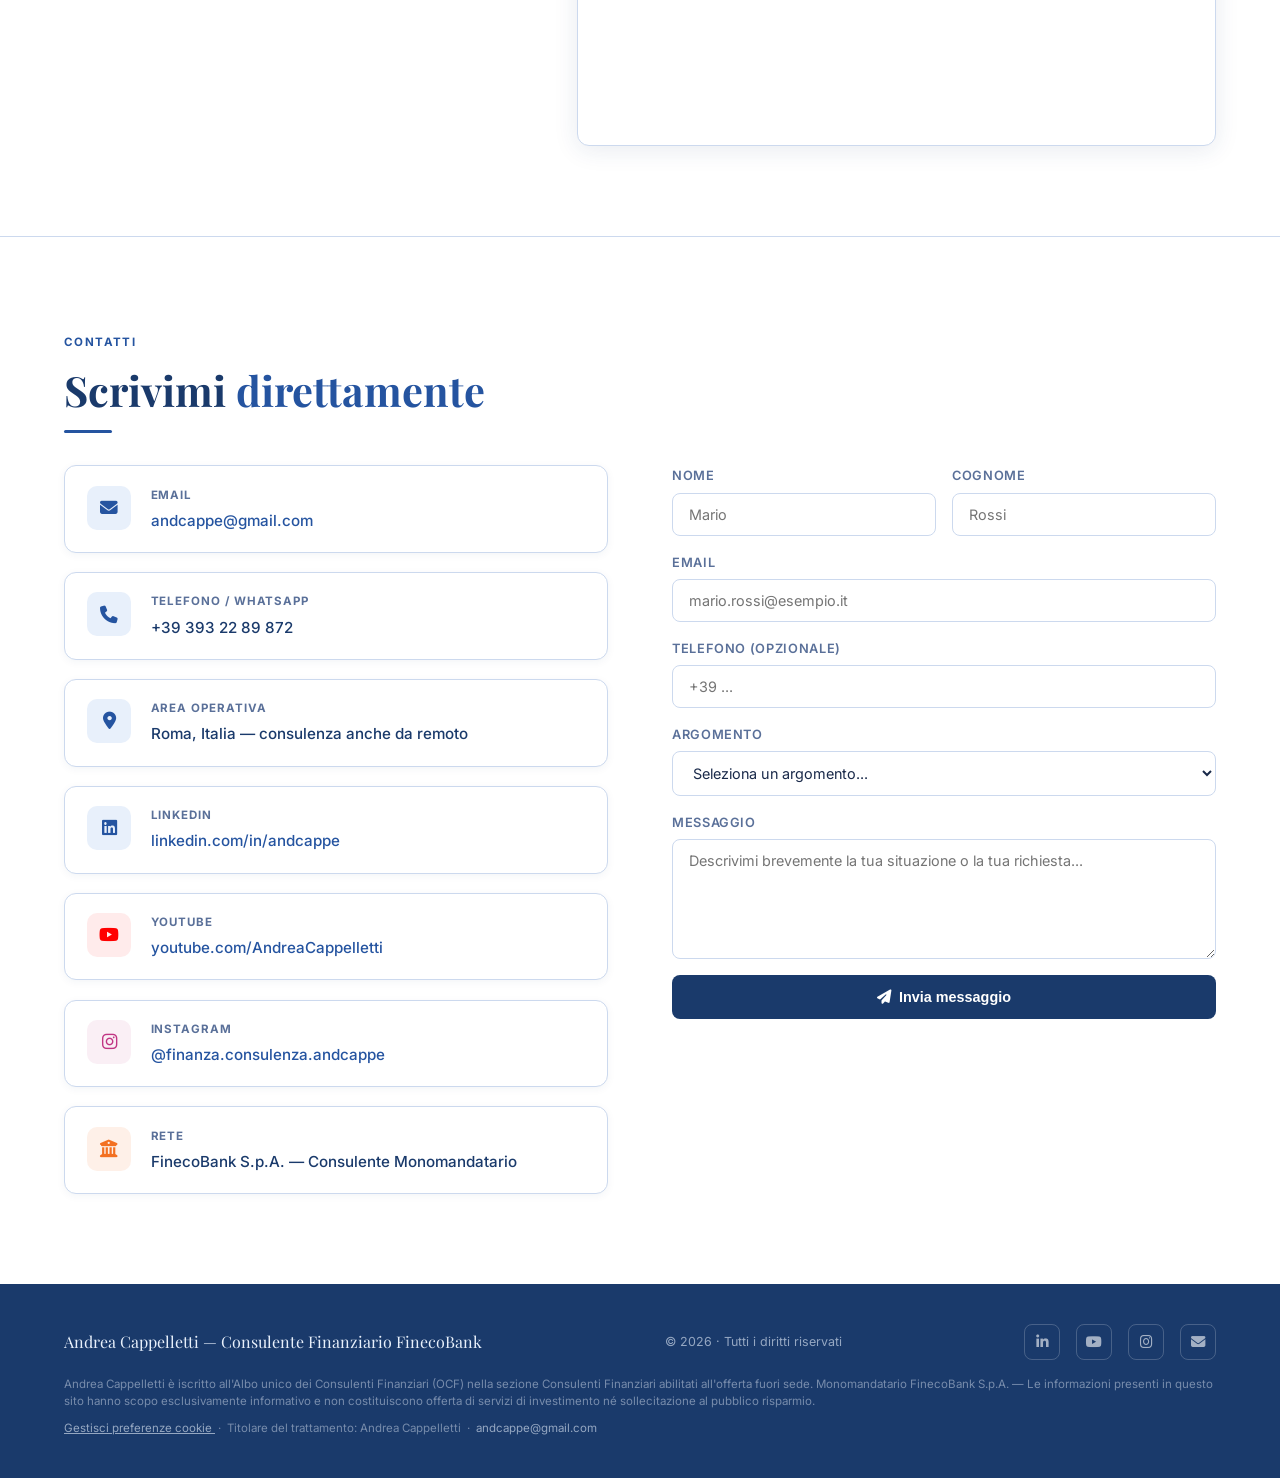
==== commit a56e49b4: "Corregge testo card Analisi Rischi di Portafoglio in profilo.html Co-Authored-By: Claude Sonnet 4.6 " ====
--- a/portafoglio/profilo.html
+++ b/portafoglio/profilo.html
@@ -754,8 +754,8 @@
       <div class="dash-grid">
         <div class="dash-card fade-in">
           <div class="dash-card-icon"><i class="fa-solid fa-chart-mixed"></i></div>
-          <h3>Analisi di Portafoglio</h3>
-          <p>Costruisci fino a 3 portafogli personalizzati, confrontali con un benchmark e analizza Information Ratio, Sharpe, Drawdown e Volatilità rolling su oltre 58 ETF selezionati.</p>
+          <h3>Analisi dei Rischi di Portafoglio</h3>
+          <p>Costruisci fino a 3 portafogli personalizzati, confrontali con un benchmark e analizza AKRatio, Sharpe Ratio, Tracking Error Volatility, Drawdown e Volatilità, cVar90%, cVar95% rolling sugli ETF selezionati o su quelli che desideri caricare personalmente.</p>
           <div class="dash-card-footer">
             <span class="dash-tag">Portafoglio</span>
             <a href="/portafoglio/" class="dash-link">Apri <i class="fa-solid fa-arrow-right"></i></a>
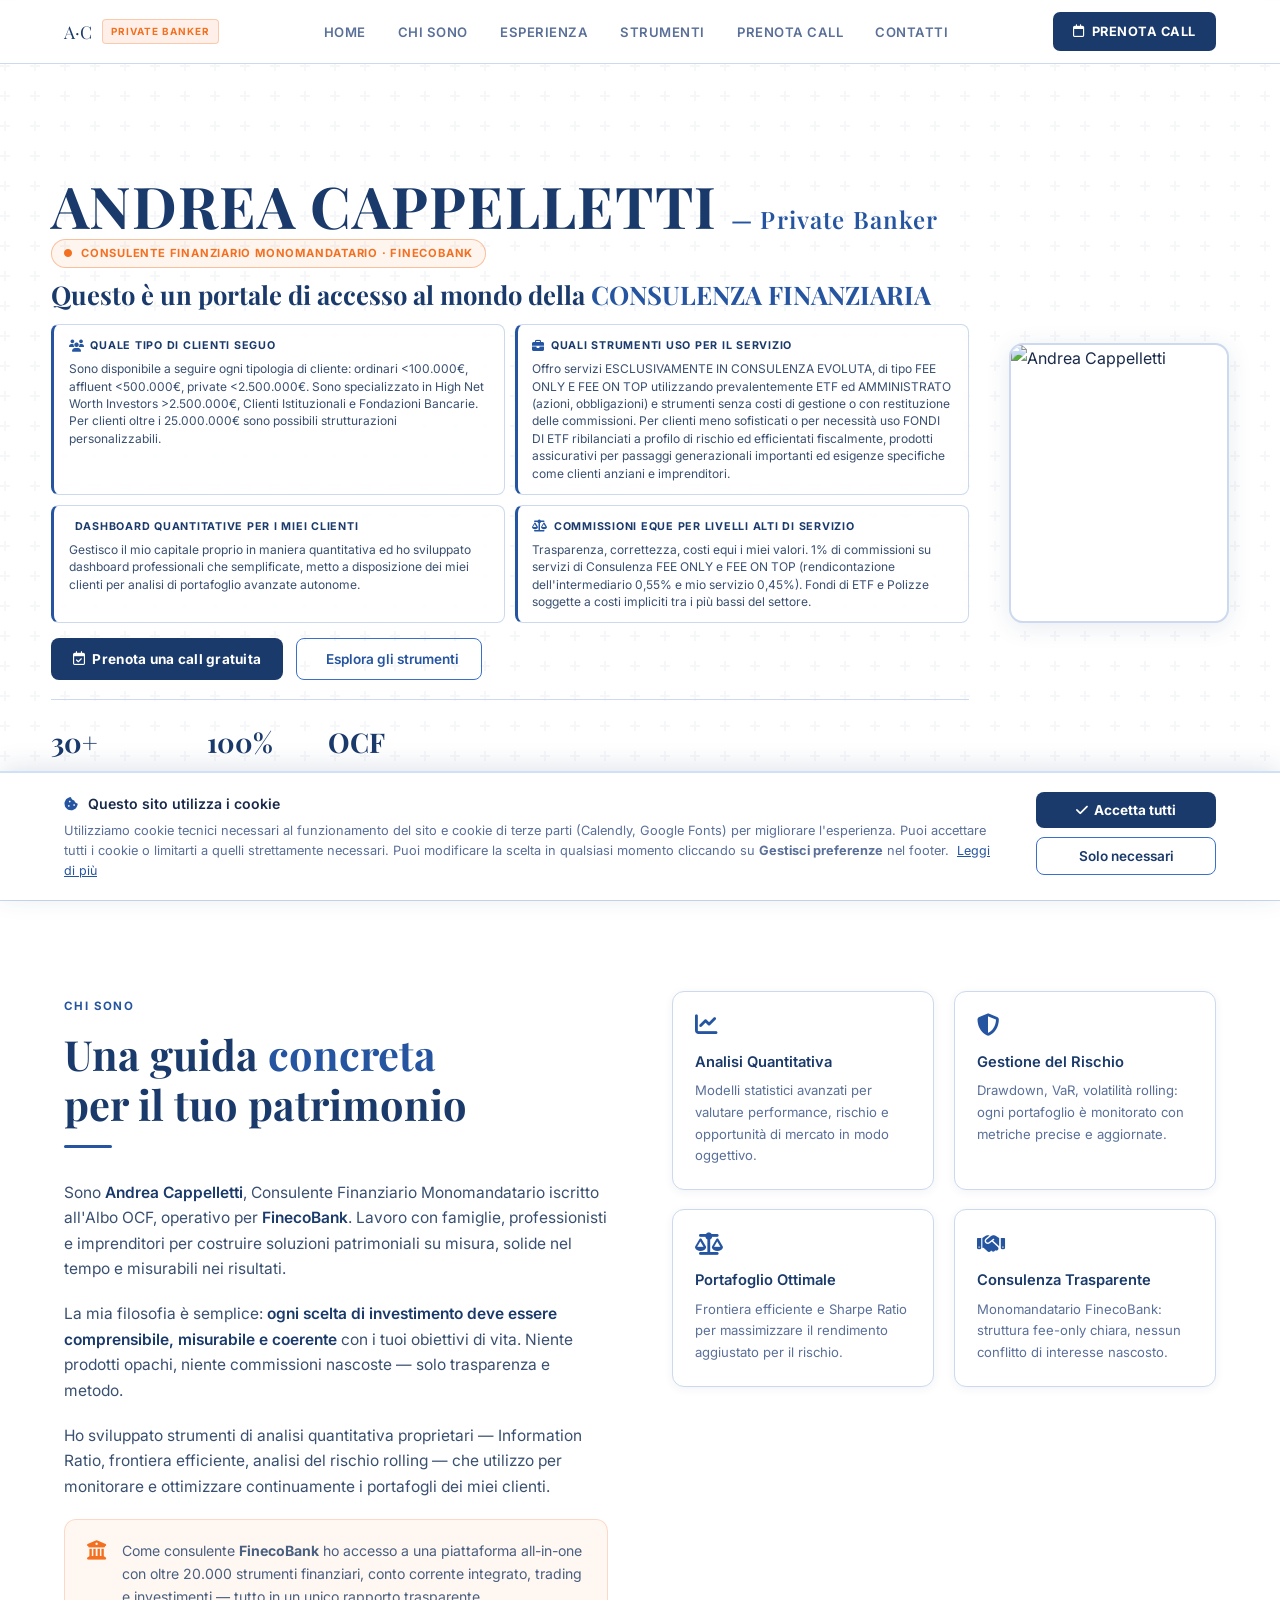
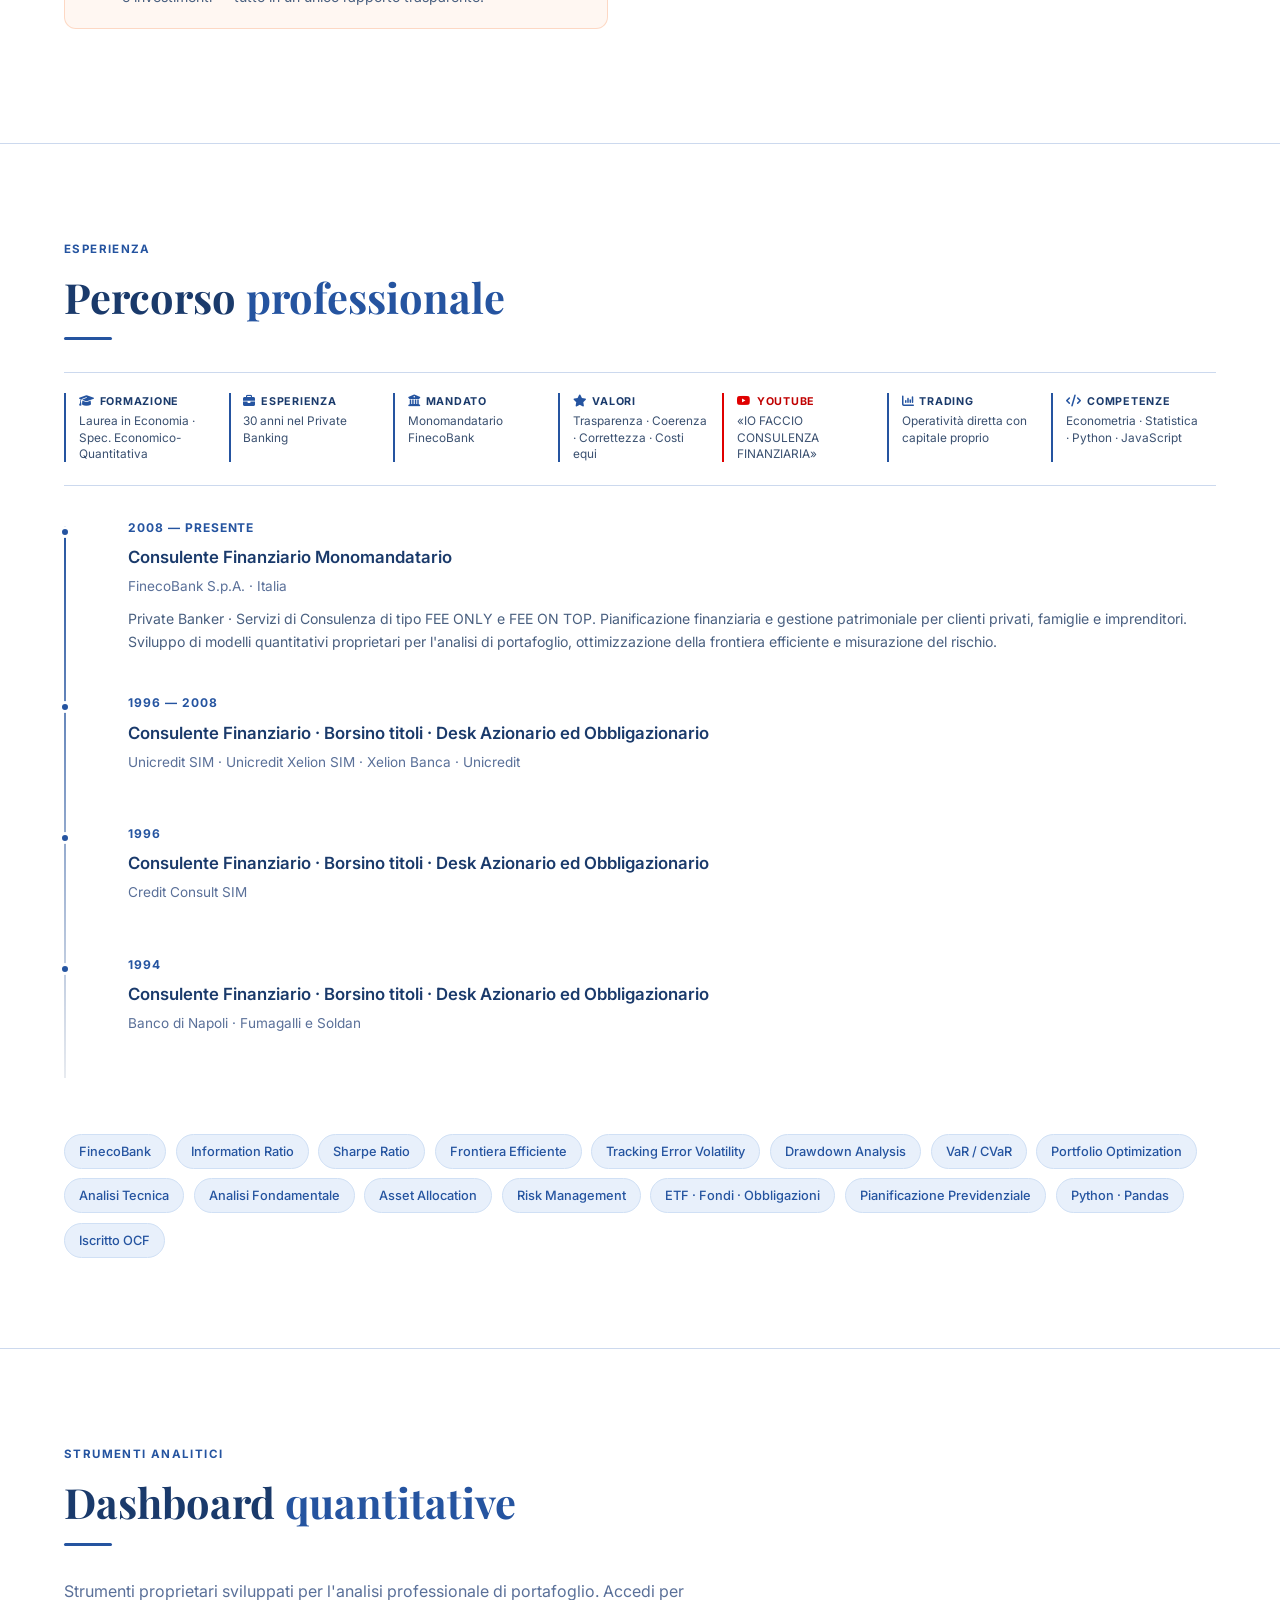
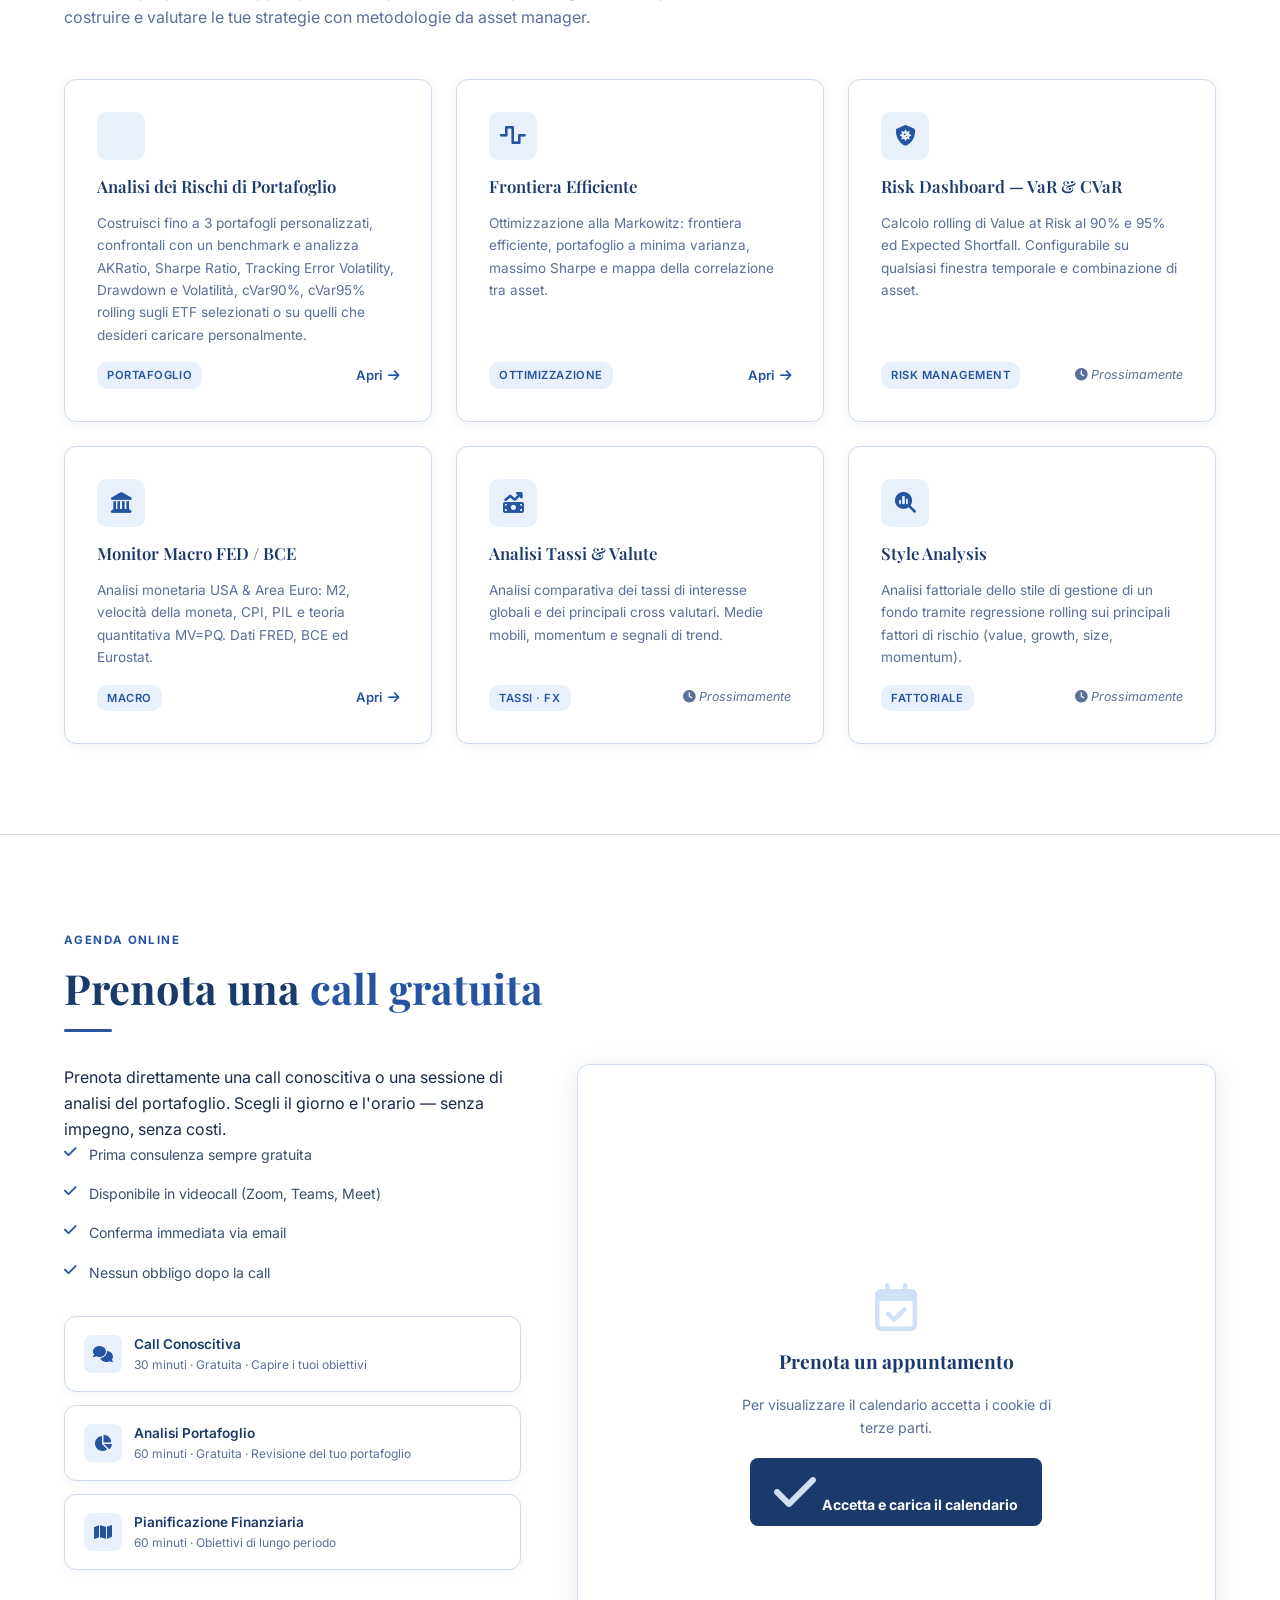
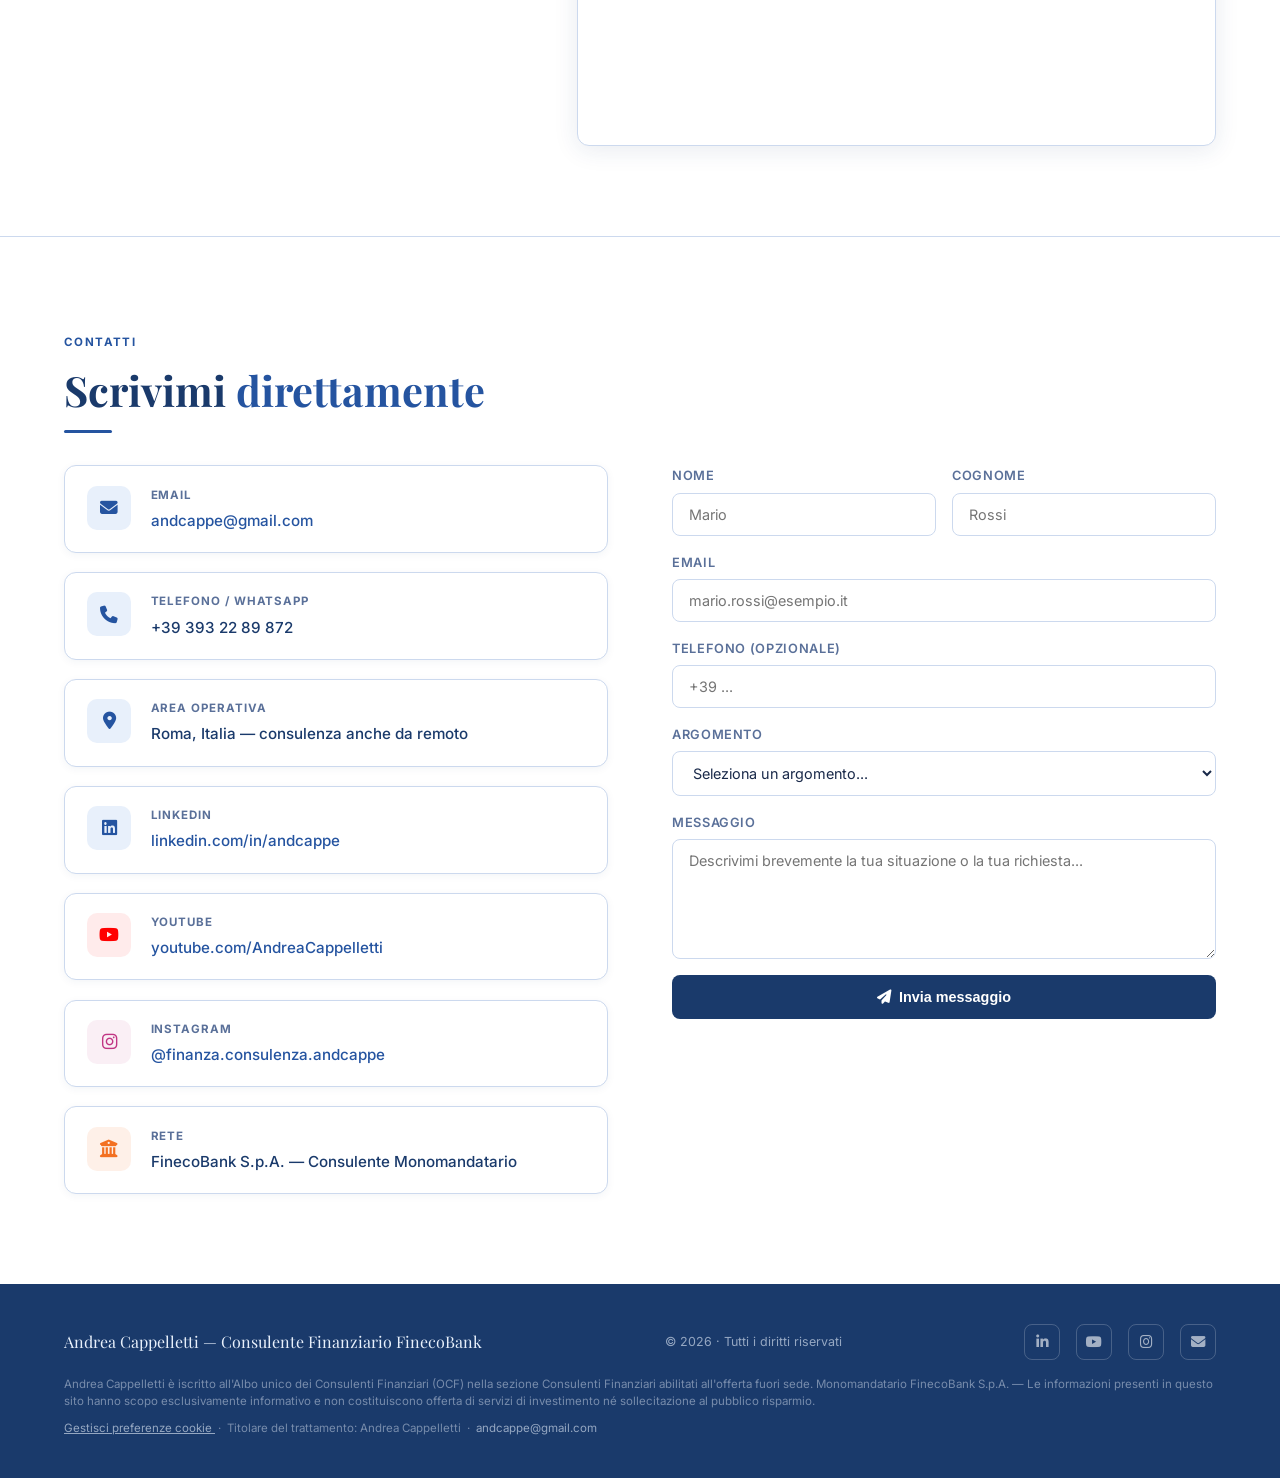
==== commit bd93e0bb: "Add auth system: email login, registration, password reset via Brevo, Google OAuth, shared navbar - " ====
--- a/portafoglio/profilo.html
+++ b/portafoglio/profilo.html
@@ -514,7 +514,7 @@
   <!-- Navbar -->
   <nav id="navbar">
     <div class="nav-brand">
-      A·C <span class="fineco-badge">FinecoBank</span>
+      A·C <span class="fineco-badge">Private Banker</span>
     </div>
     <ul class="nav-links">
       <li><a href="#home">Home</a></li>
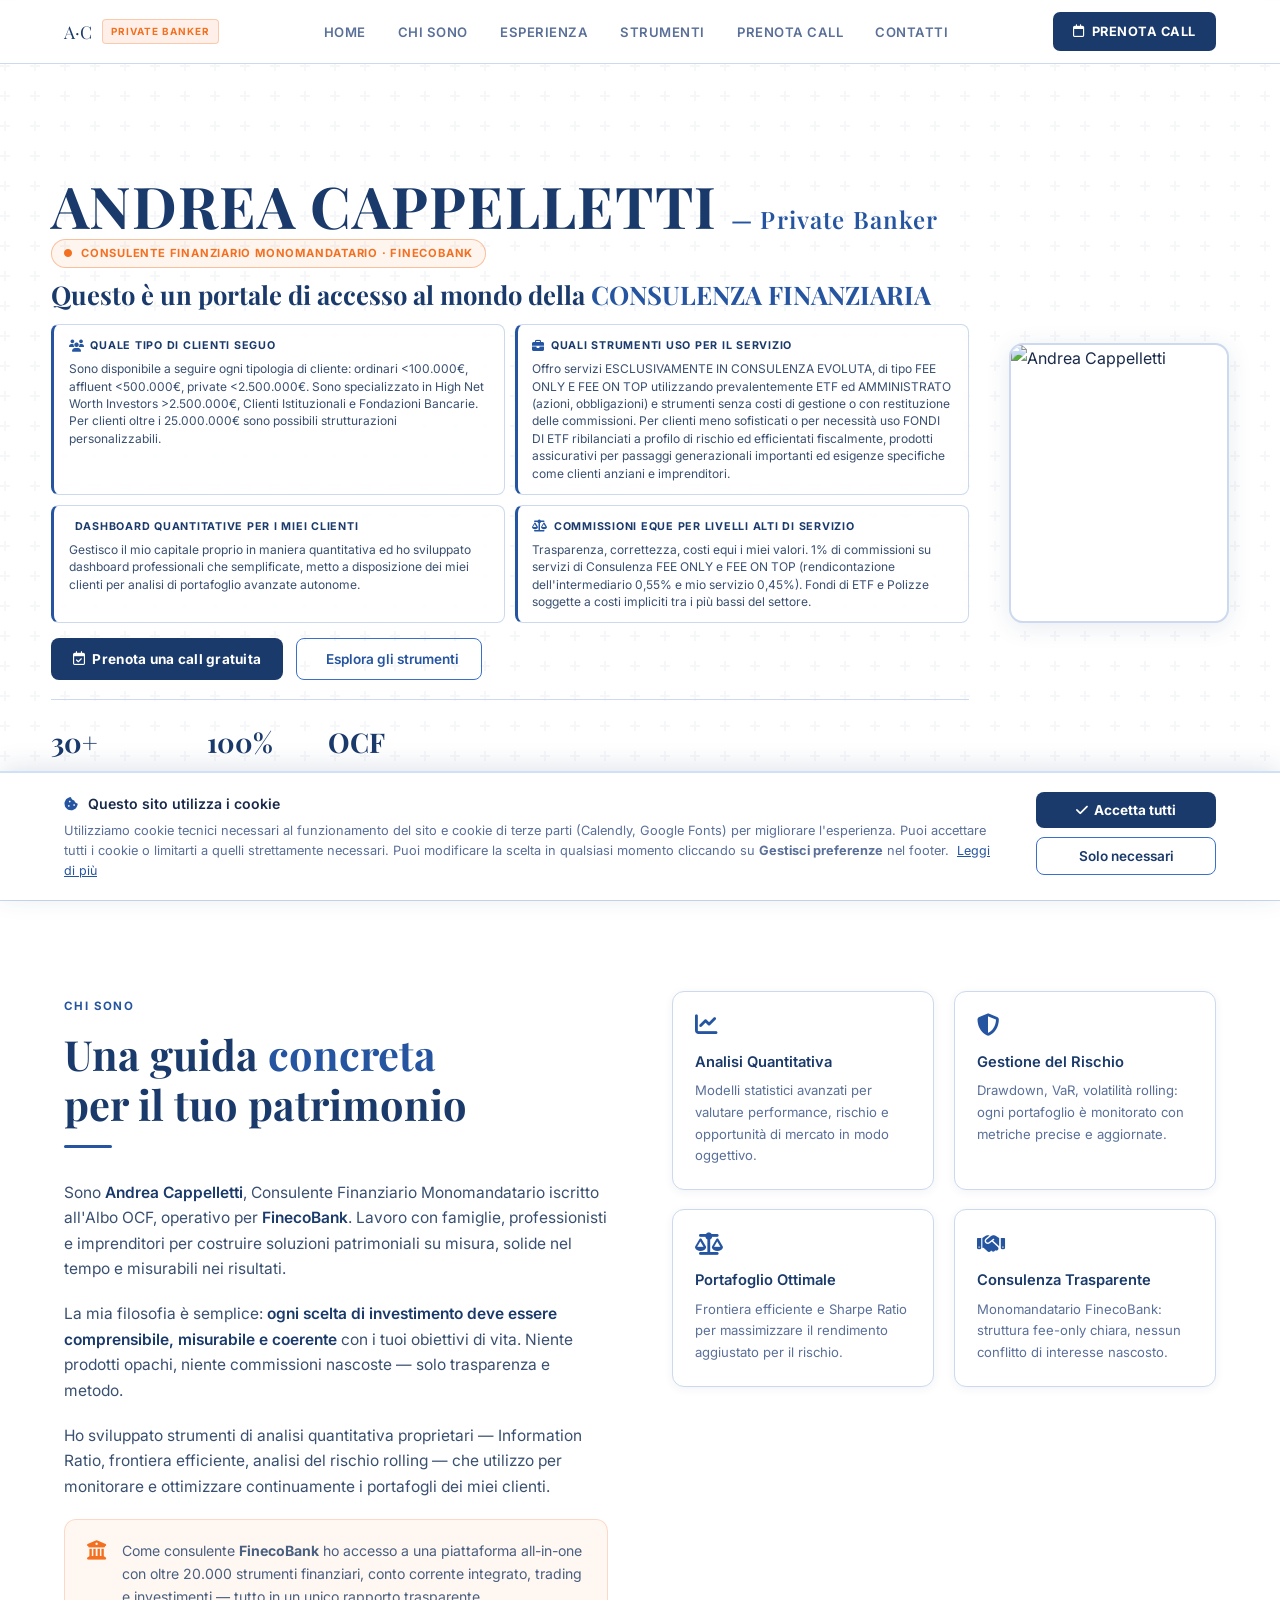
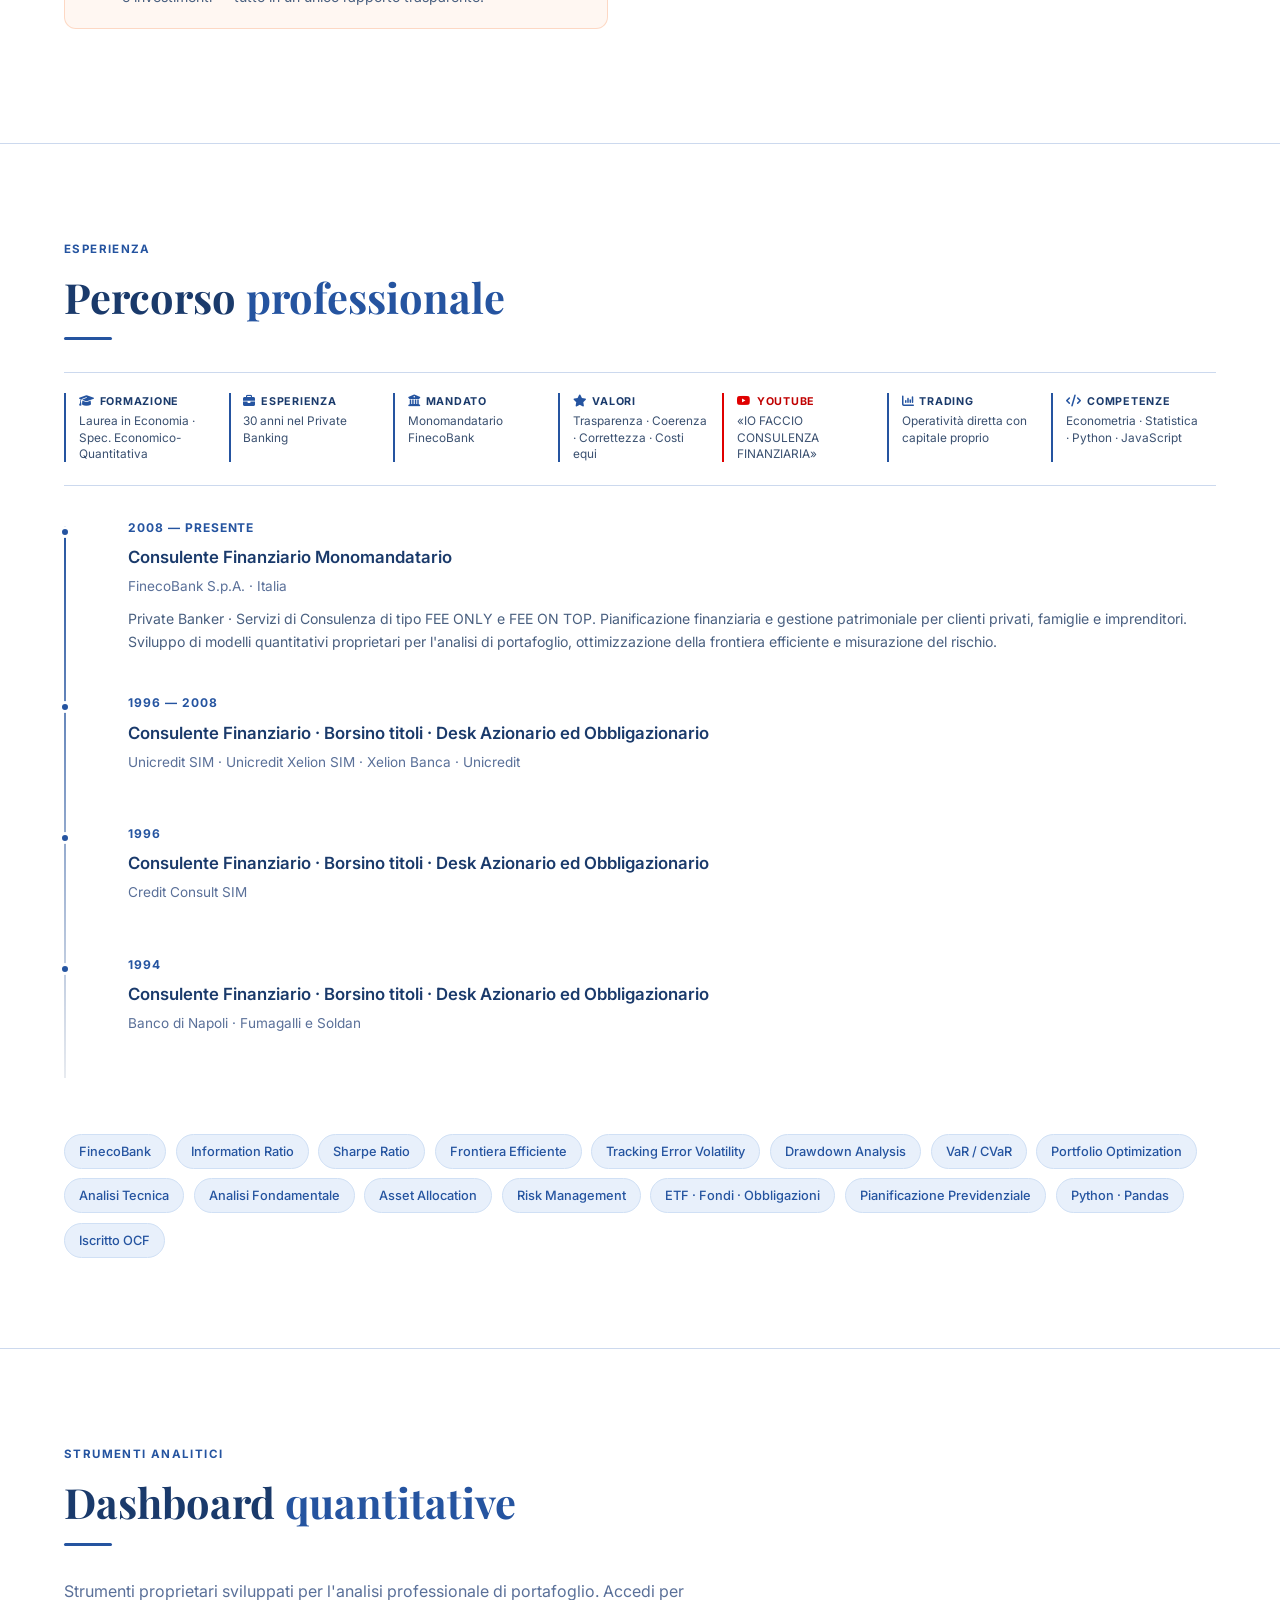
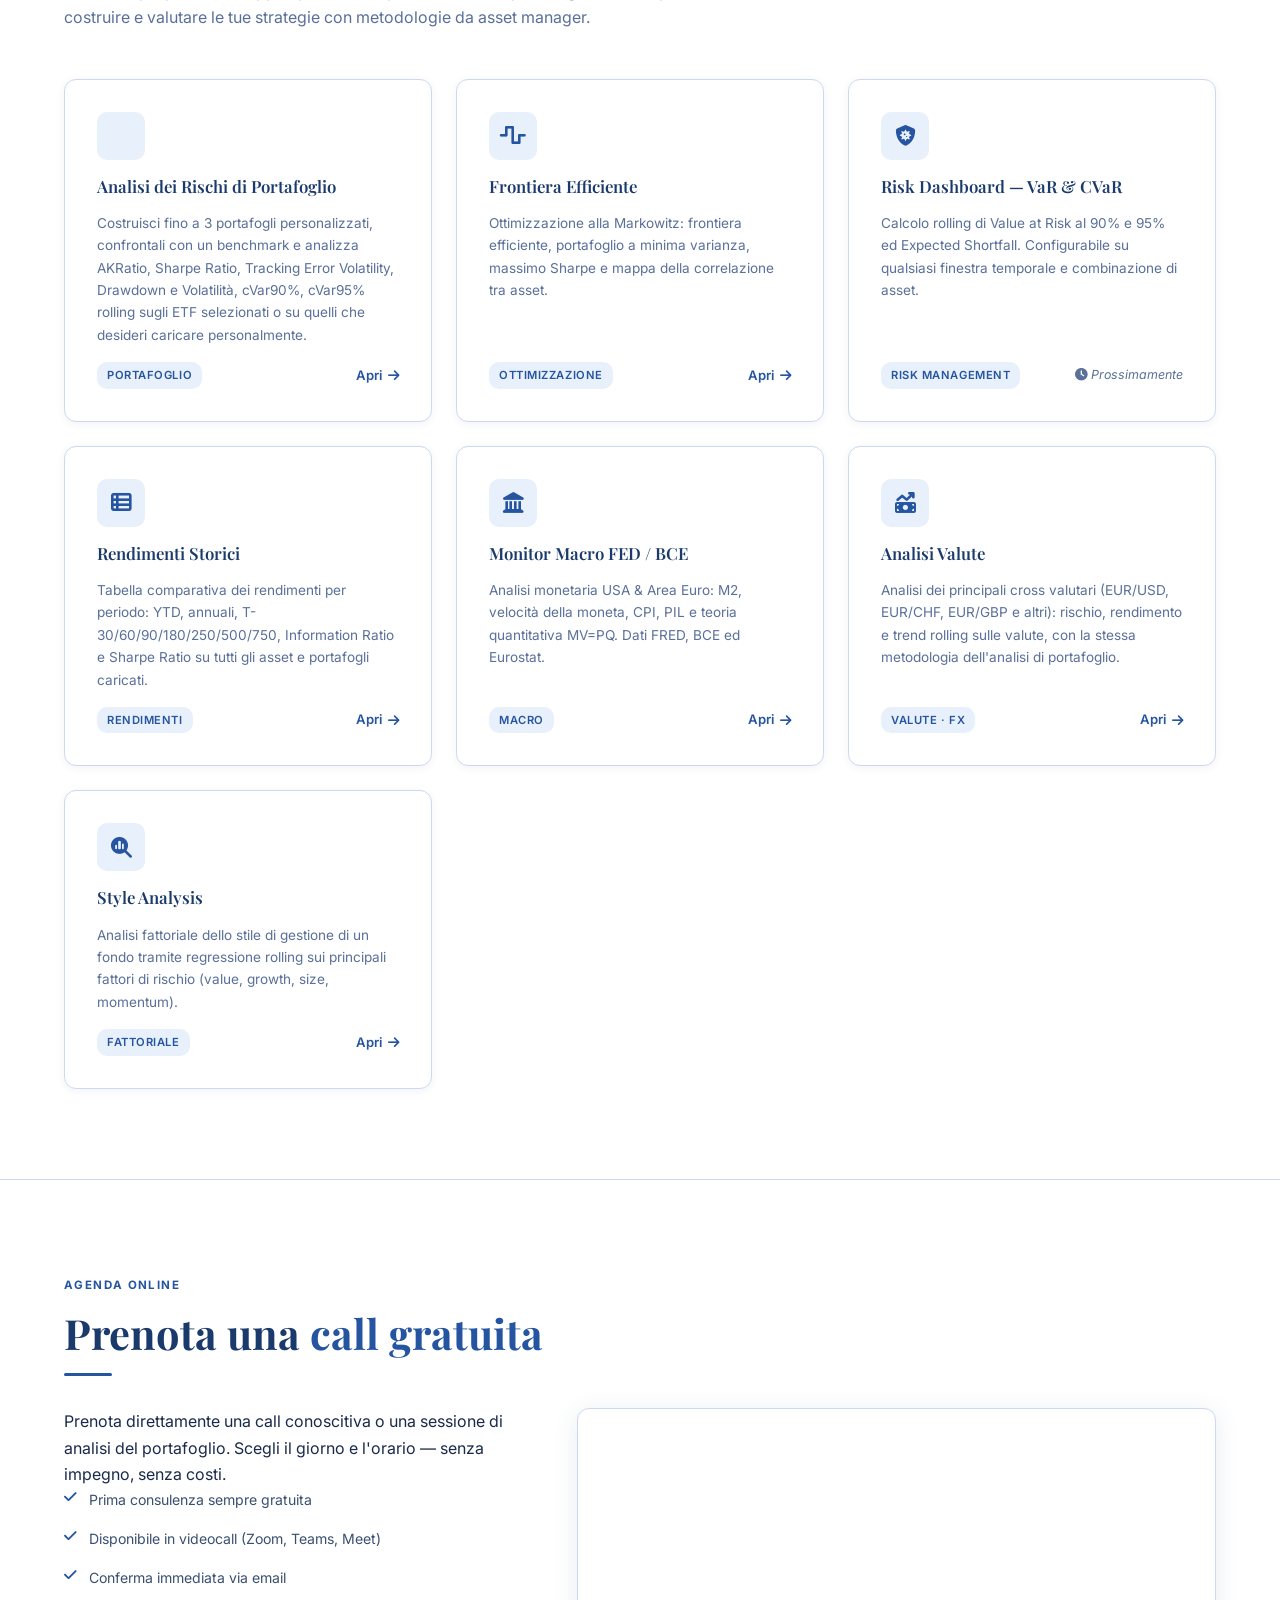
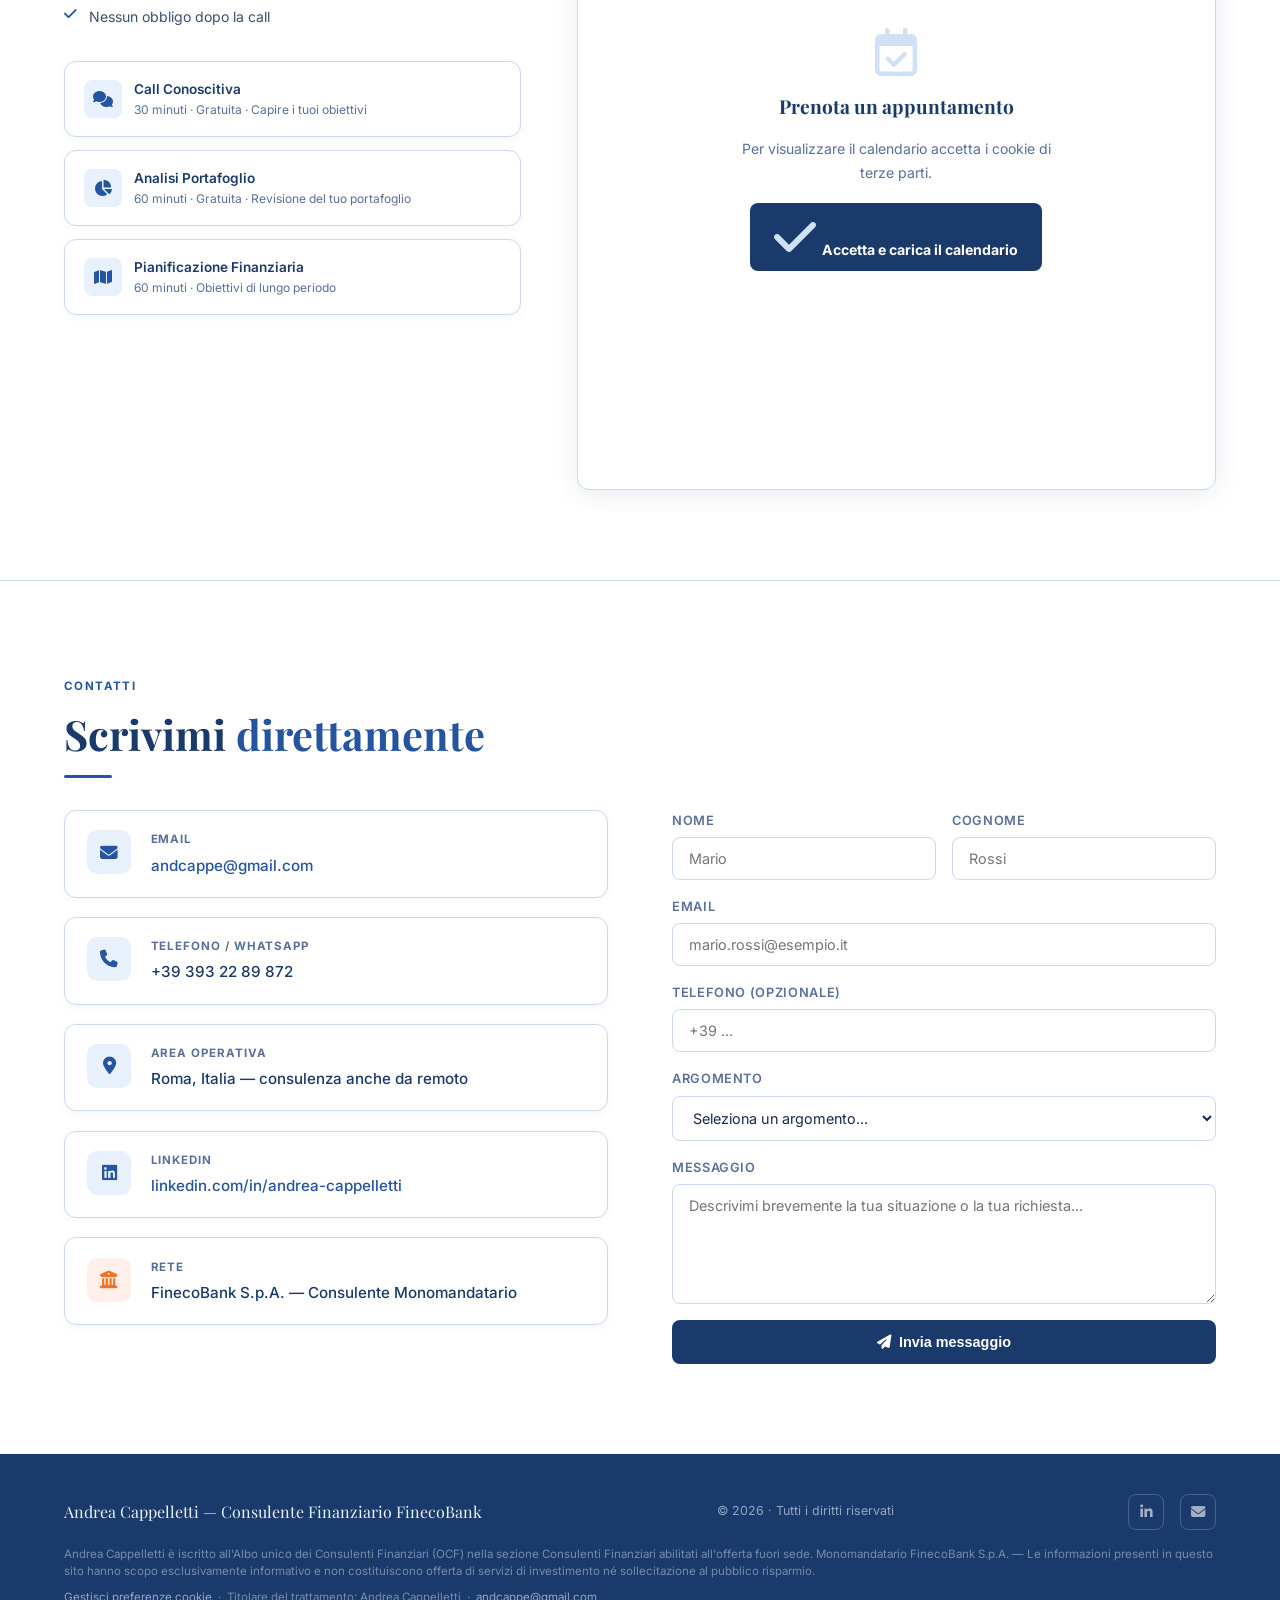
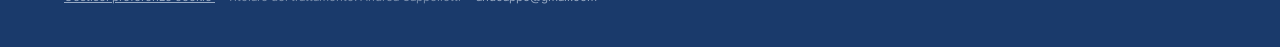
==== commit 7c033b3e: "Strumenti: default VALUTE + apertura Portafoglio su file/tab da URL - VALUTE.xlsx aggiunto ai file d" ====
--- a/portafoglio/profilo.html
+++ b/portafoglio/profilo.html
@@ -780,6 +780,15 @@
           </div>
         </div>
         <div class="dash-card fade-in">
+          <div class="dash-card-icon"><i class="fa-solid fa-table-list"></i></div>
+          <h3>Rendimenti Storici</h3>
+          <p>Tabella comparativa dei rendimenti per periodo: YTD, annuali, T-30/60/90/180/250/500/750, Information Ratio e Sharpe Ratio su tutti gli asset e portafogli caricati.</p>
+          <div class="dash-card-footer">
+            <span class="dash-tag">Rendimenti</span>
+            <a href="/rendimenti/" class="dash-link">Apri <i class="fa-solid fa-arrow-right"></i></a>
+          </div>
+        </div>
+        <div class="dash-card fade-in">
           <div class="dash-card-icon"><i class="fa-solid fa-landmark"></i></div>
           <h3>Monitor Macro FED / BCE</h3>
           <p>Analisi monetaria USA &amp; Area Euro: M2, velocità della moneta, CPI, PIL e teoria quantitativa MV=PQ. Dati FRED, BCE ed Eurostat.</p>
@@ -790,11 +799,11 @@
         </div>
         <div class="dash-card fade-in">
           <div class="dash-card-icon"><i class="fa-solid fa-money-bill-trend-up"></i></div>
-          <h3>Analisi Tassi &amp; Valute</h3>
-          <p>Analisi comparativa dei tassi di interesse globali e dei principali cross valutari. Medie mobili, momentum e segnali di trend.</p>
+          <h3>Analisi Valute</h3>
+          <p>Analisi dei principali cross valutari (EUR/USD, EUR/CHF, EUR/GBP e altri): rischio, rendimento e trend rolling sulle valute, con la stessa metodologia dell'analisi di portafoglio.</p>
           <div class="dash-card-footer">
-            <span class="dash-tag">Tassi · FX</span>
-            <span class="dash-link-disabled"><i class="fa-solid fa-clock"></i> Prossimamente</span>
+            <span class="dash-tag">Valute · FX</span>
+            <a href="/portafoglio/?file=VALUTE.xlsx" class="dash-link">Apri <i class="fa-solid fa-arrow-right"></i></a>
           </div>
         </div>
         <div class="dash-card fade-in">
@@ -803,7 +812,7 @@
           <p>Analisi fattoriale dello stile di gestione di un fondo tramite regressione rolling sui principali fattori di rischio (value, growth, size, momentum).</p>
           <div class="dash-card-footer">
             <span class="dash-tag">Fattoriale</span>
-            <span class="dash-link-disabled"><i class="fa-solid fa-clock"></i> Prossimamente</span>
+            <a href="/portafoglio/?tab=sa" class="dash-link">Apri <i class="fa-solid fa-arrow-right"></i></a>
           </div>
         </div>
       </div>
@@ -906,21 +915,8 @@
             <div class="contact-icon"><i class="fa-brands fa-linkedin"></i></div>
             <div>
               <div class="contact-label">LinkedIn</div>
-              <div class="contact-value"><a href="https://www.linkedin.com/in/andcappe/" target="_blank">linkedin.com/in/andcappe</a></div>
-            </div>
-          </div>
-          <div class="contact-item">
-            <div class="contact-icon" style="background:rgba(255,0,0,0.08);"><i class="fa-brands fa-youtube" style="color:#ff0000;"></i></div>
-            <div>
-              <div class="contact-label">YouTube</div>
-              <div class="contact-value"><a href="https://www.youtube.com/AndreaCappelletti" target="_blank">youtube.com/AndreaCappelletti</a></div>
-            </div>
-          </div>
-          <div class="contact-item">
-            <div class="contact-icon" style="background:rgba(193,53,132,0.08);"><i class="fa-brands fa-instagram" style="color:#c13584;"></i></div>
-            <div>
-              <div class="contact-label">Instagram</div>
-              <div class="contact-value"><a href="https://www.instagram.com/finanza.consulenza.andcappe/" target="_blank">@finanza.consulenza.andcappe</a></div>
+              <!-- ✏️ Sostituisci con il tuo profilo -->
+              <div class="contact-value"><a href="https://linkedin.com/in/andrea-cappelletti" target="_blank">linkedin.com/in/andrea-cappelletti</a></div>
             </div>
           </div>
           <div class="contact-item">
@@ -1041,9 +1037,7 @@
       <span class="footer-brand">Andrea Cappelletti — Consulente Finanziario FinecoBank</span>
       <span class="footer-copy">&copy; <span id="year"></span> · Tutti i diritti riservati</span>
       <div class="footer-social">
-        <a href="https://www.linkedin.com/in/andcappe/" target="_blank" title="LinkedIn"><i class="fa-brands fa-linkedin-in"></i></a>
-        <a href="https://www.youtube.com/AndreaCappelletti" target="_blank" title="YouTube"><i class="fa-brands fa-youtube"></i></a>
-        <a href="https://www.instagram.com/finanza.consulenza.andcappe/" target="_blank" title="Instagram"><i class="fa-brands fa-instagram"></i></a>
+        <a href="https://linkedin.com/in/andrea-cappelletti" target="_blank" title="LinkedIn"><i class="fa-brands fa-linkedin-in"></i></a>
         <a href="mailto:andcappe@gmail.com" title="Email"><i class="fa-solid fa-envelope"></i></a>
       </div>
     </div>
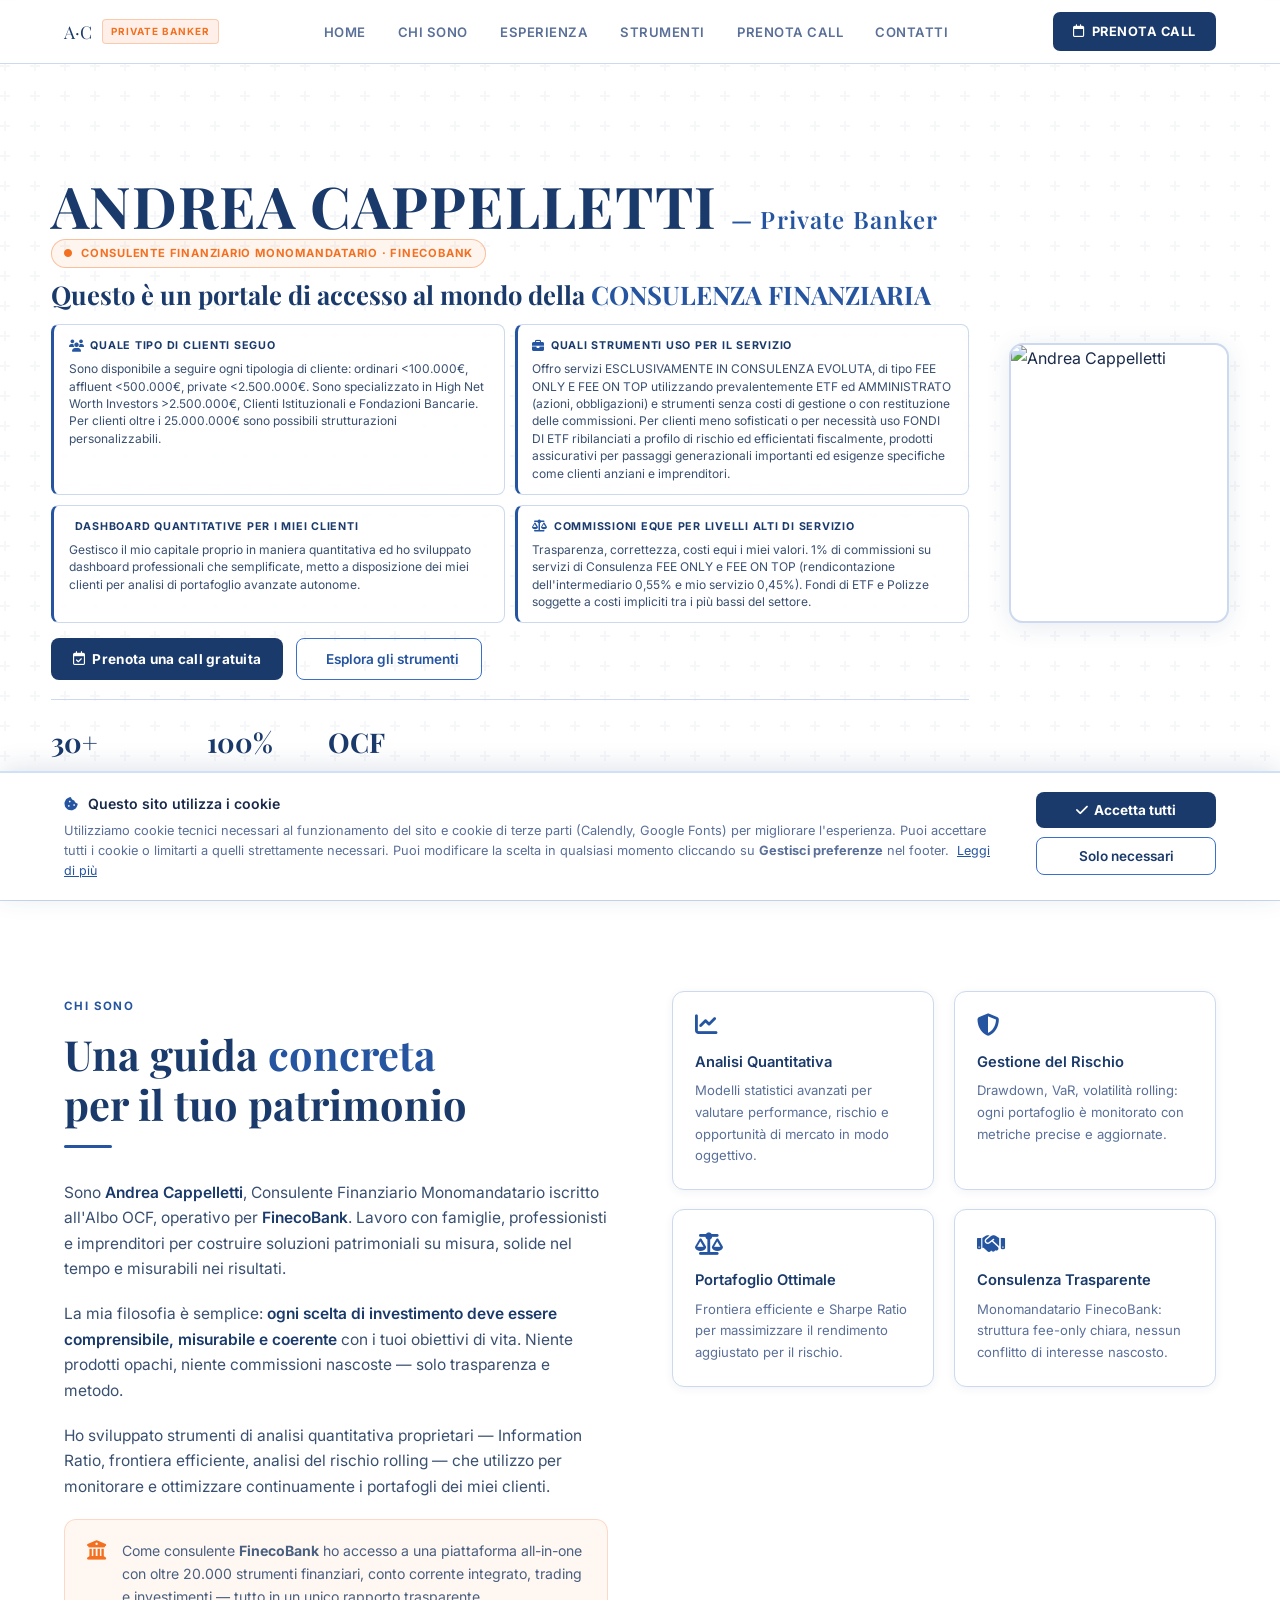
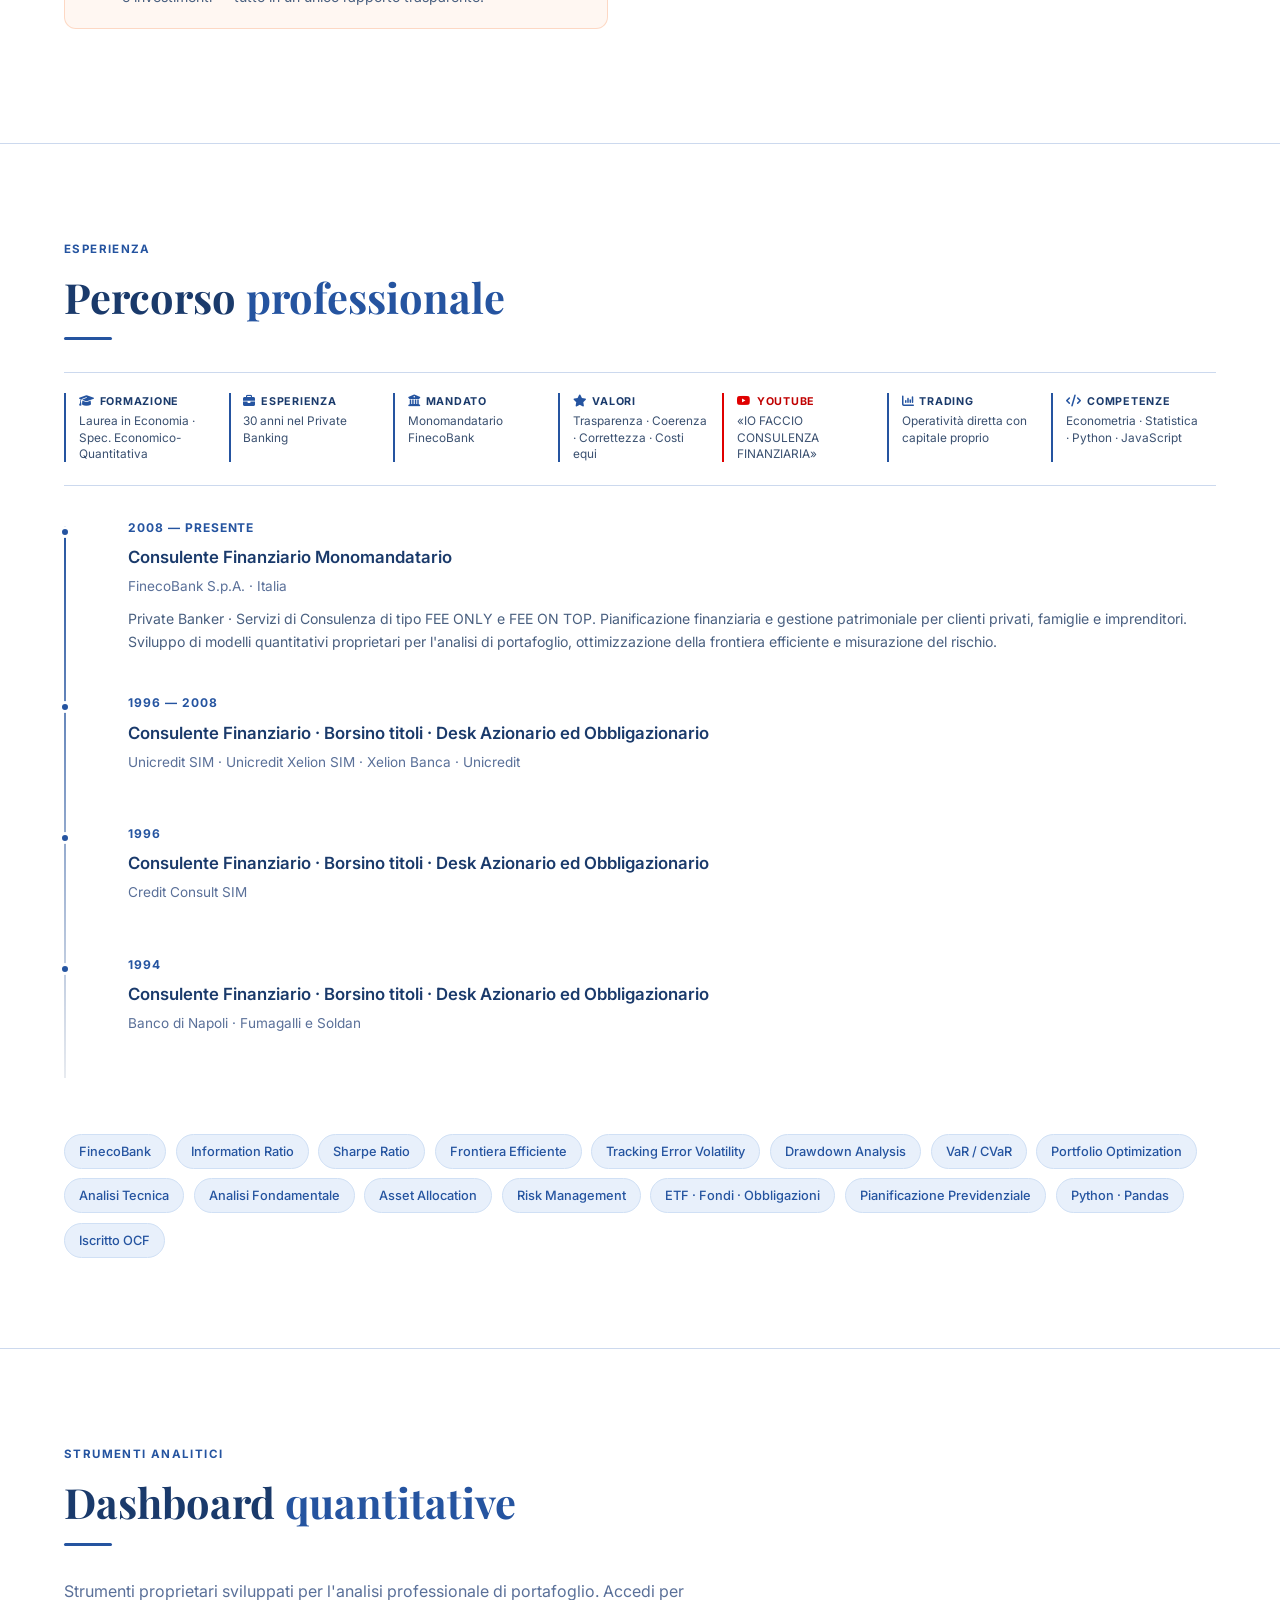
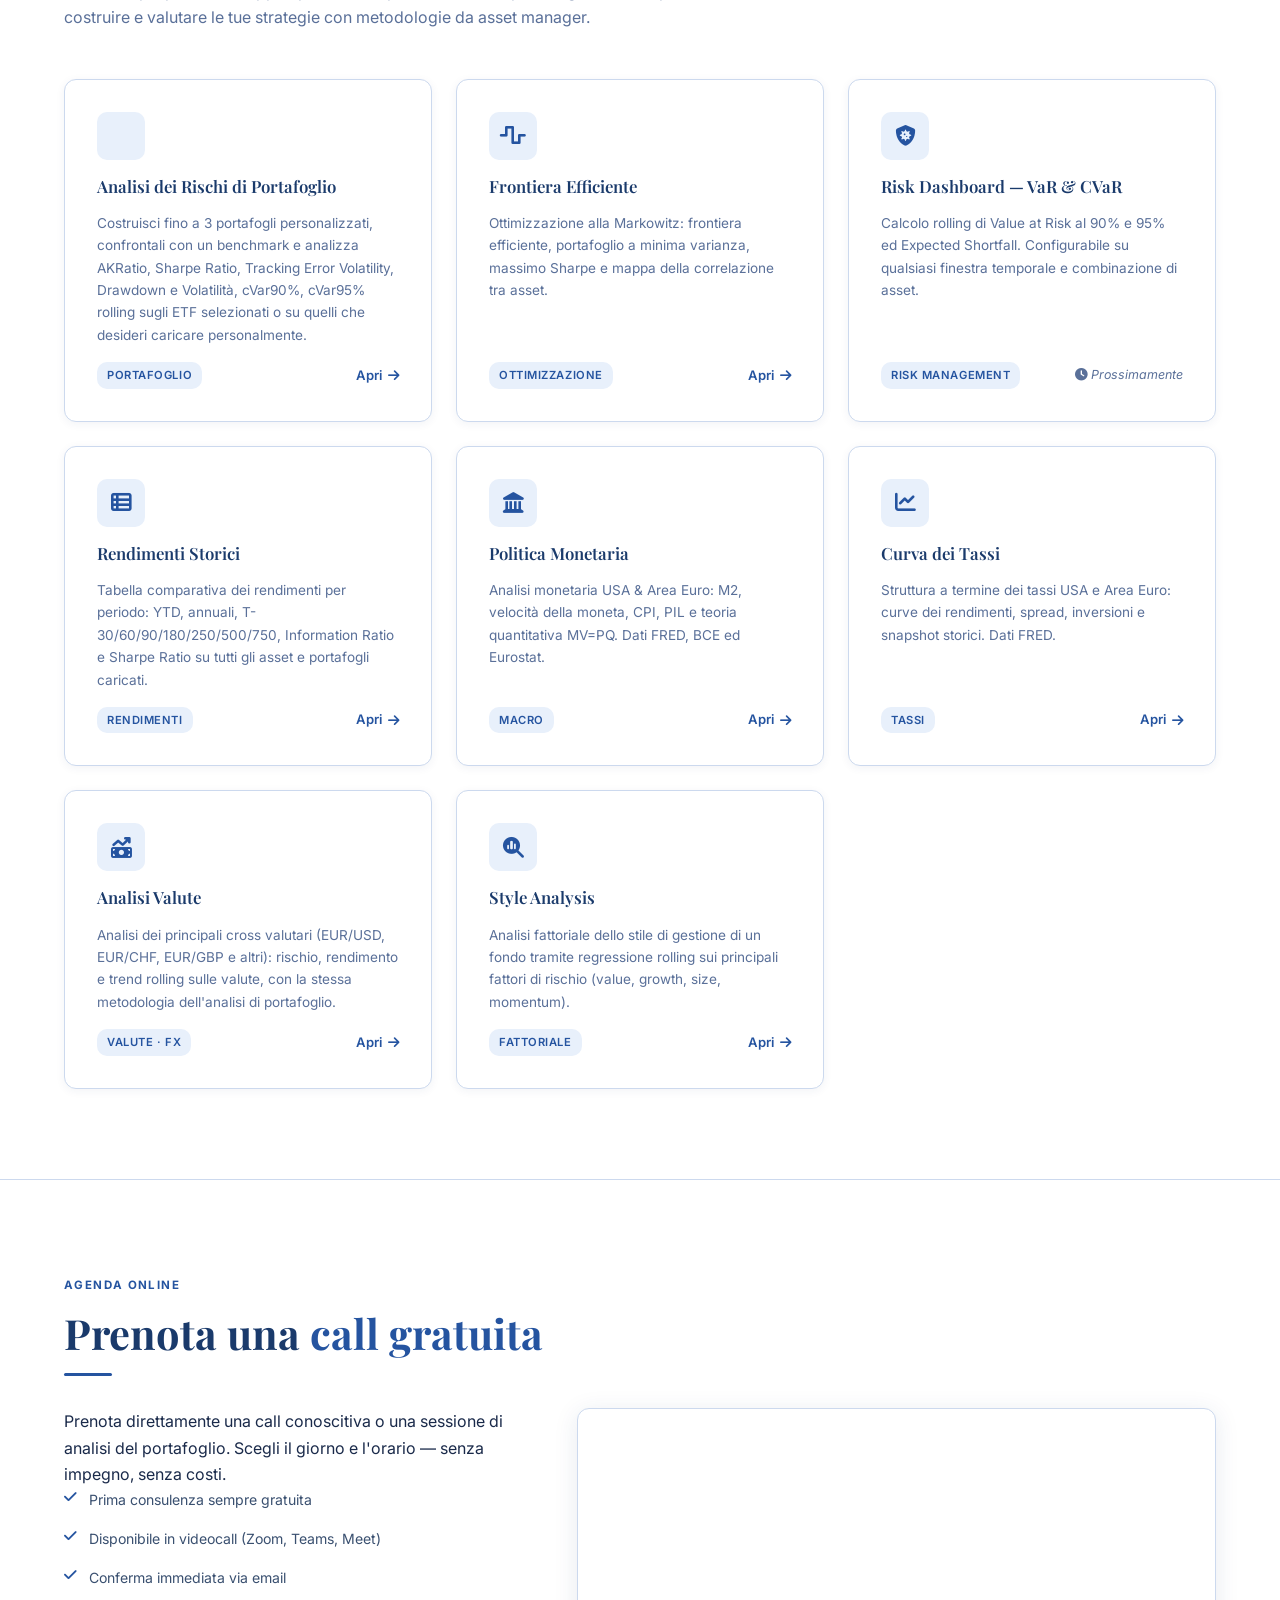
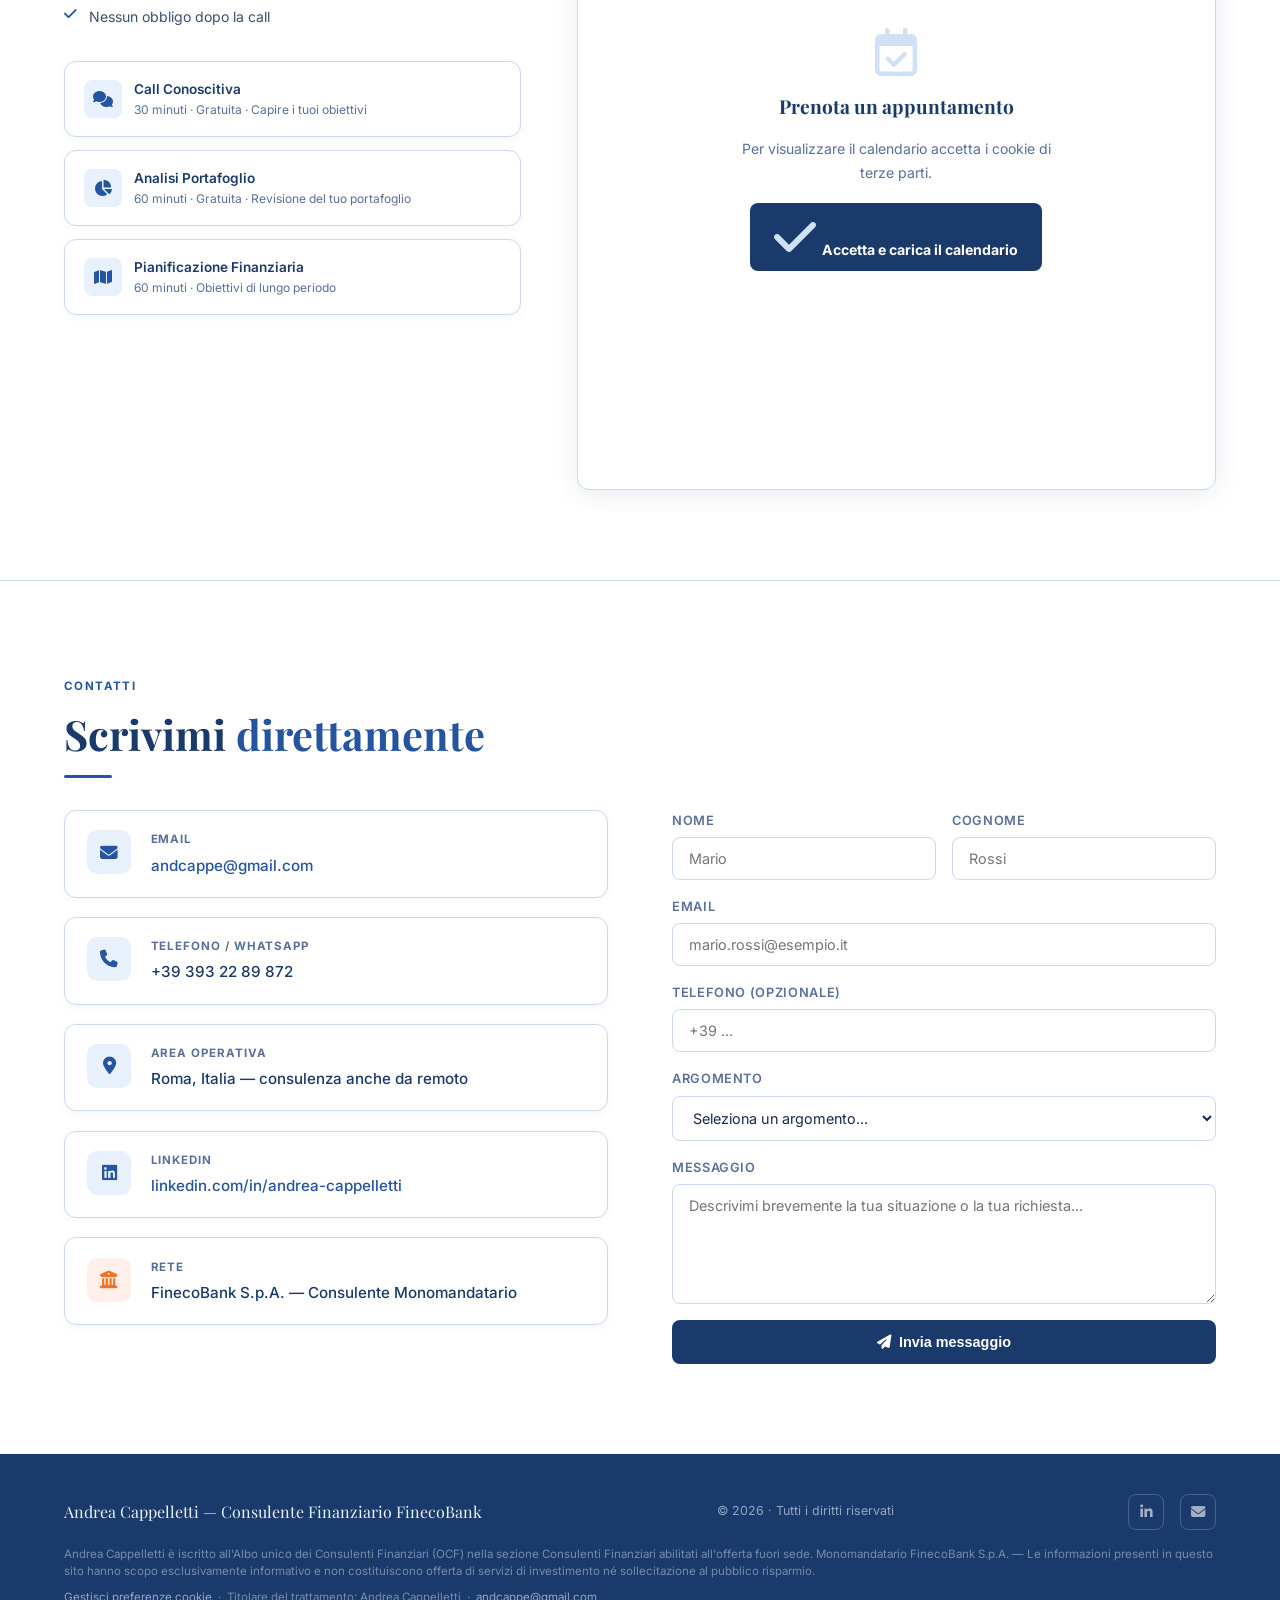
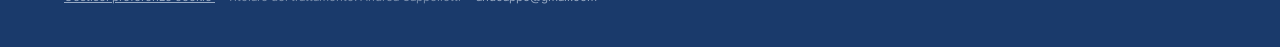
==== commit f850c536: "Macro Economia: integra FRED come sezione (navbar + Politica Monetaria + Curva dei Tassi) - fred/app" ====
--- a/portafoglio/profilo.html
+++ b/portafoglio/profilo.html
@@ -767,7 +767,7 @@
           <p>Ottimizzazione alla Markowitz: frontiera efficiente, portafoglio a minima varianza, massimo Sharpe e mappa della correlazione tra asset.</p>
           <div class="dash-card-footer">
             <span class="dash-tag">Ottimizzazione</span>
-            <a href="/frontiera/" class="dash-link">Apri <i class="fa-solid fa-arrow-right"></i></a>
+            <a href="/portafoglio/?tab=frontiera" class="dash-link">Apri <i class="fa-solid fa-arrow-right"></i></a>
           </div>
         </div>
         <div class="dash-card fade-in">
@@ -785,16 +785,25 @@
           <p>Tabella comparativa dei rendimenti per periodo: YTD, annuali, T-30/60/90/180/250/500/750, Information Ratio e Sharpe Ratio su tutti gli asset e portafogli caricati.</p>
           <div class="dash-card-footer">
             <span class="dash-tag">Rendimenti</span>
-            <a href="/rendimenti/" class="dash-link">Apri <i class="fa-solid fa-arrow-right"></i></a>
+            <a href="/portafoglio/?tab=rendimenti" class="dash-link">Apri <i class="fa-solid fa-arrow-right"></i></a>
           </div>
         </div>
         <div class="dash-card fade-in">
           <div class="dash-card-icon"><i class="fa-solid fa-landmark"></i></div>
-          <h3>Monitor Macro FED / BCE</h3>
+          <h3>Politica Monetaria</h3>
           <p>Analisi monetaria USA &amp; Area Euro: M2, velocità della moneta, CPI, PIL e teoria quantitativa MV=PQ. Dati FRED, BCE ed Eurostat.</p>
           <div class="dash-card-footer">
             <span class="dash-tag">Macro</span>
-            <a href="/macro/" class="dash-link">Apri <i class="fa-solid fa-arrow-right"></i></a>
+            <a href="/fred/?tab=tab-politica" class="dash-link">Apri <i class="fa-solid fa-arrow-right"></i></a>
+          </div>
+        </div>
+        <div class="dash-card fade-in">
+          <div class="dash-card-icon"><i class="fa-solid fa-chart-line"></i></div>
+          <h3>Curva dei Tassi</h3>
+          <p>Struttura a termine dei tassi USA e Area Euro: curve dei rendimenti, spread, inversioni e snapshot storici. Dati FRED.</p>
+          <div class="dash-card-footer">
+            <span class="dash-tag">Tassi</span>
+            <a href="/fred/?tab=tab2" class="dash-link">Apri <i class="fa-solid fa-arrow-right"></i></a>
           </div>
         </div>
         <div class="dash-card fade-in">
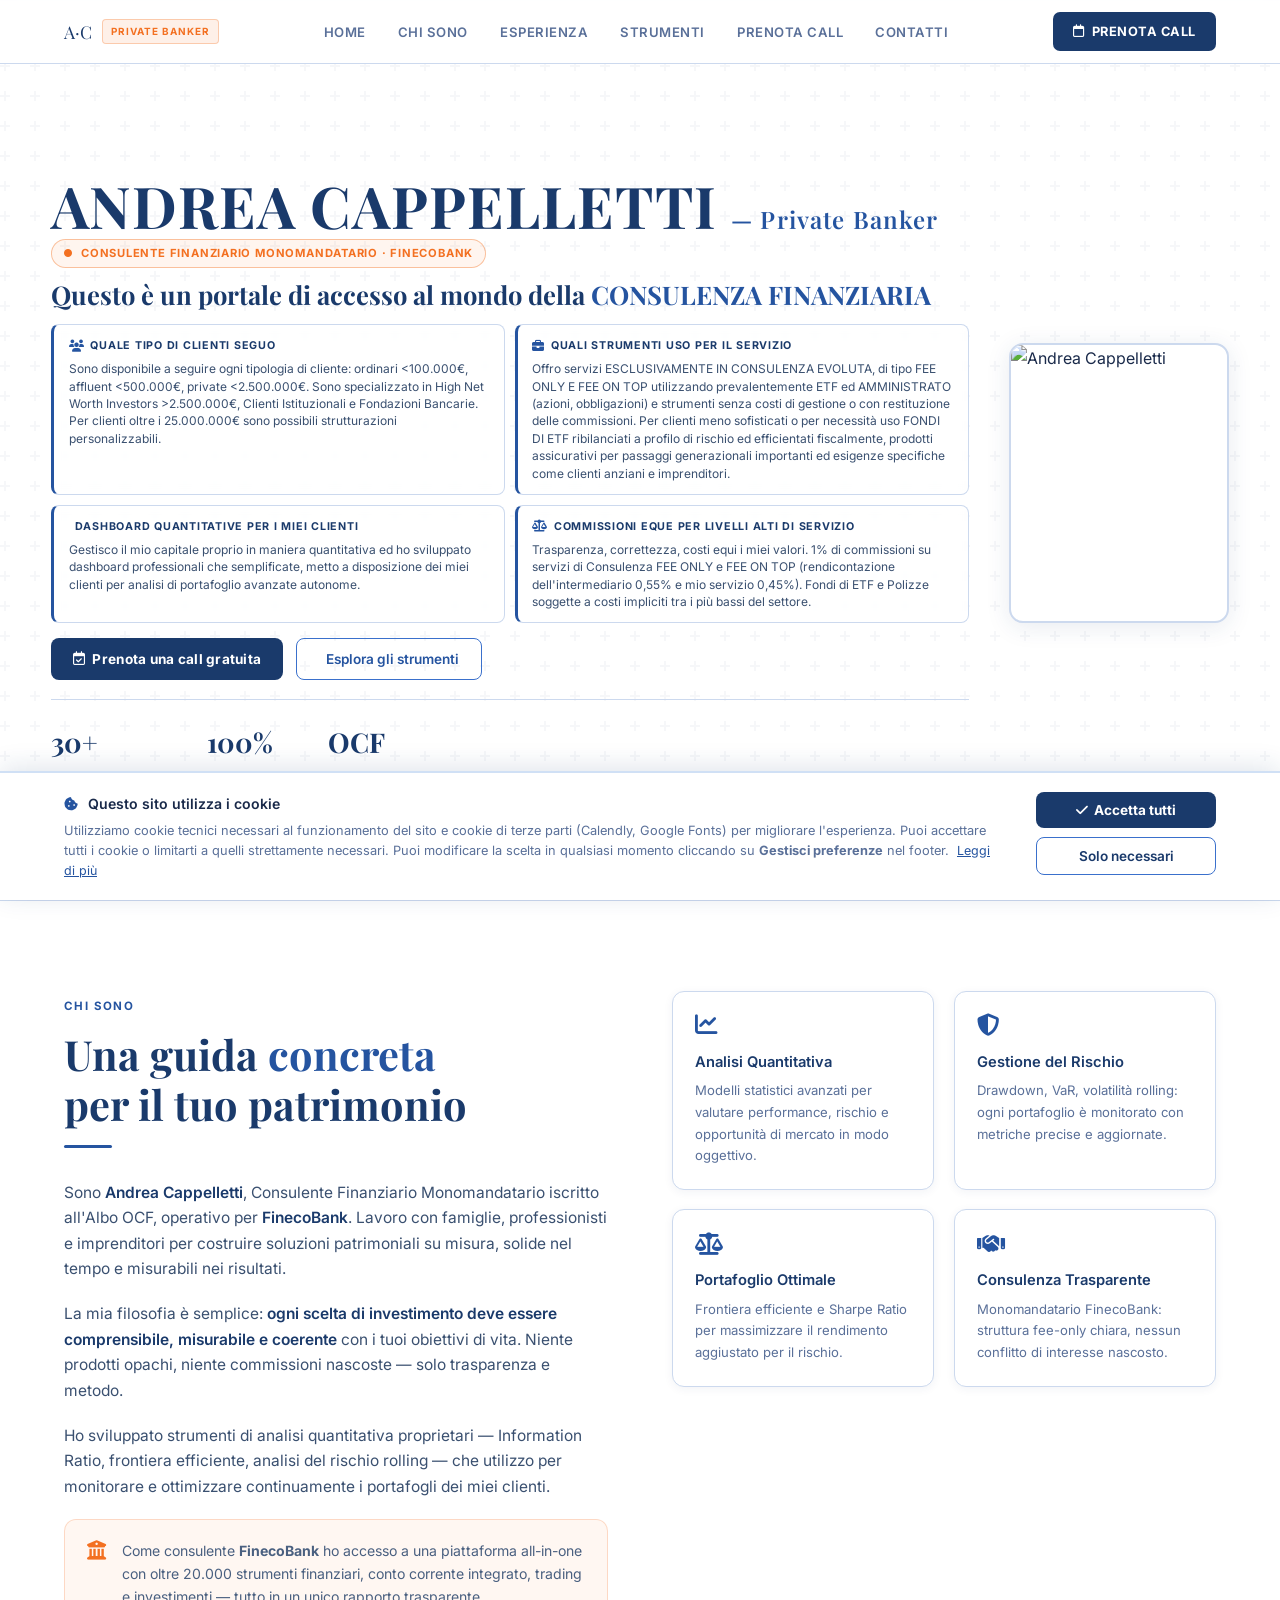
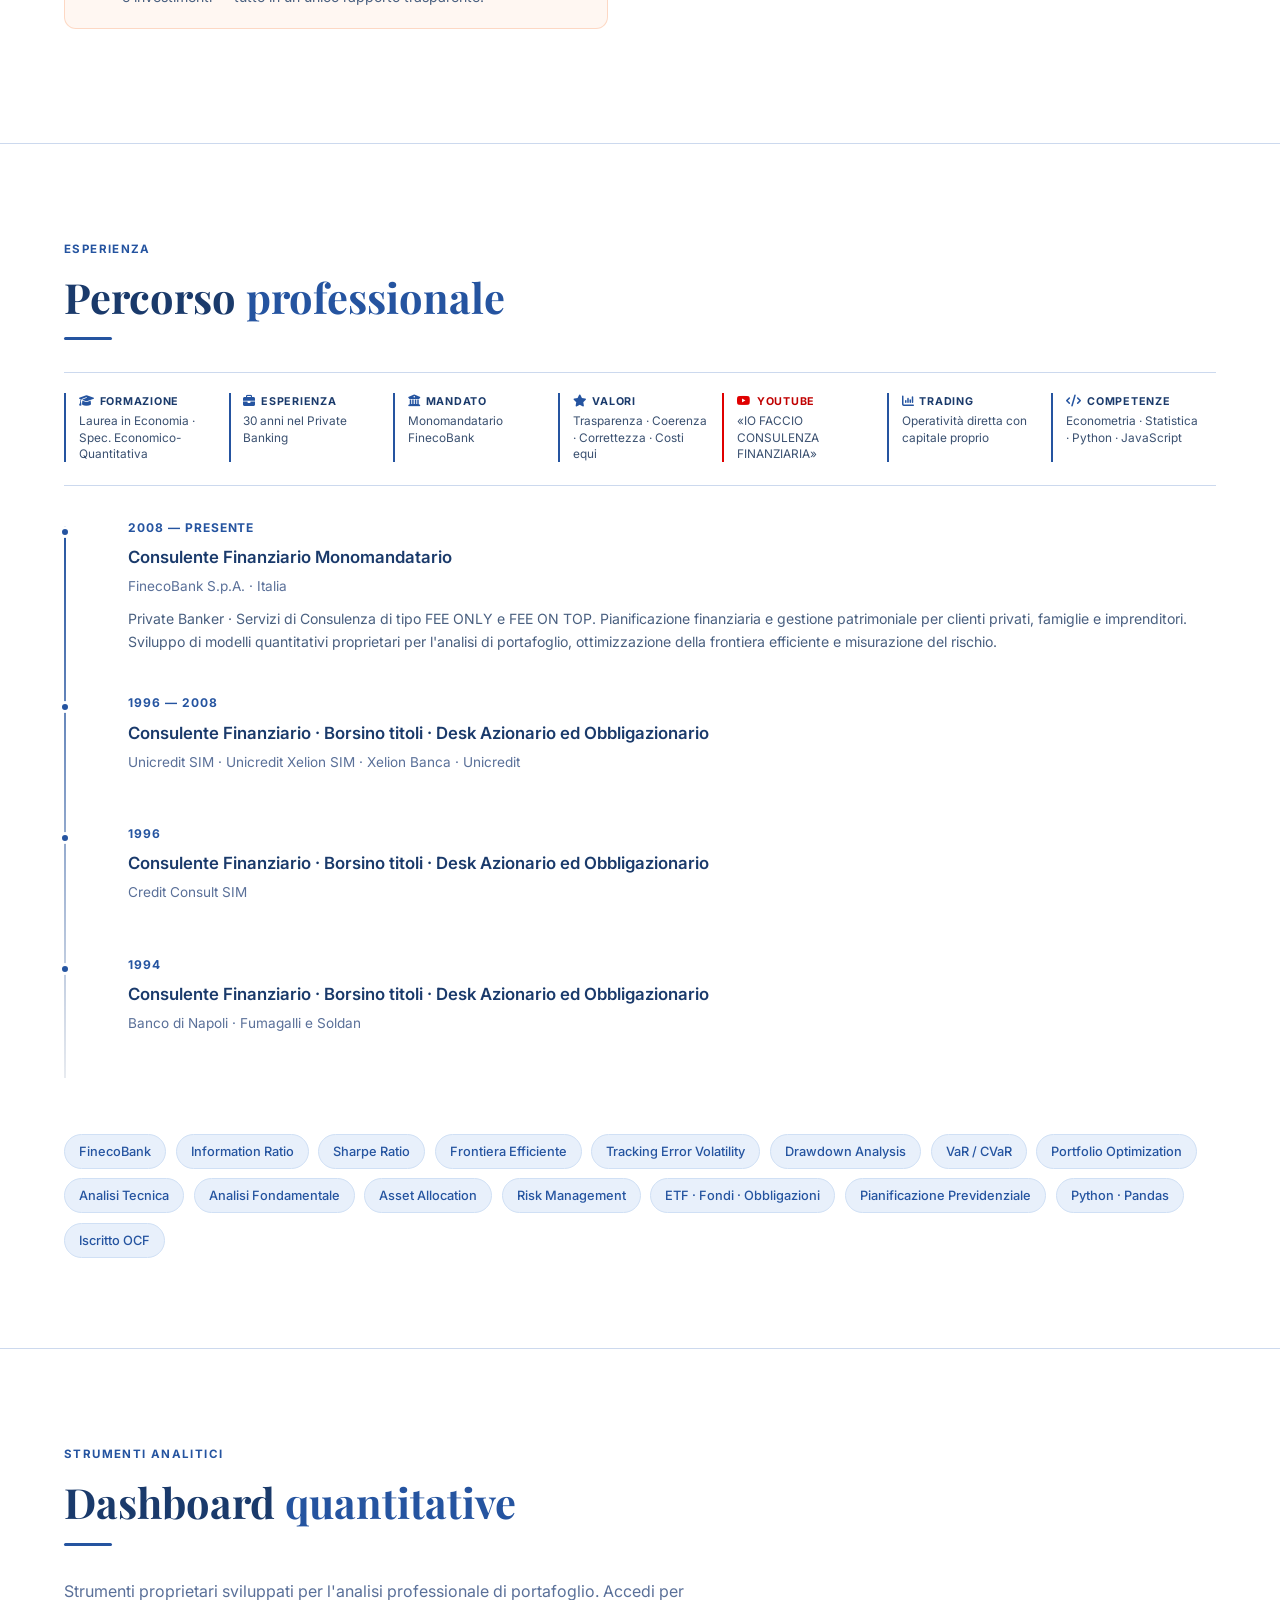
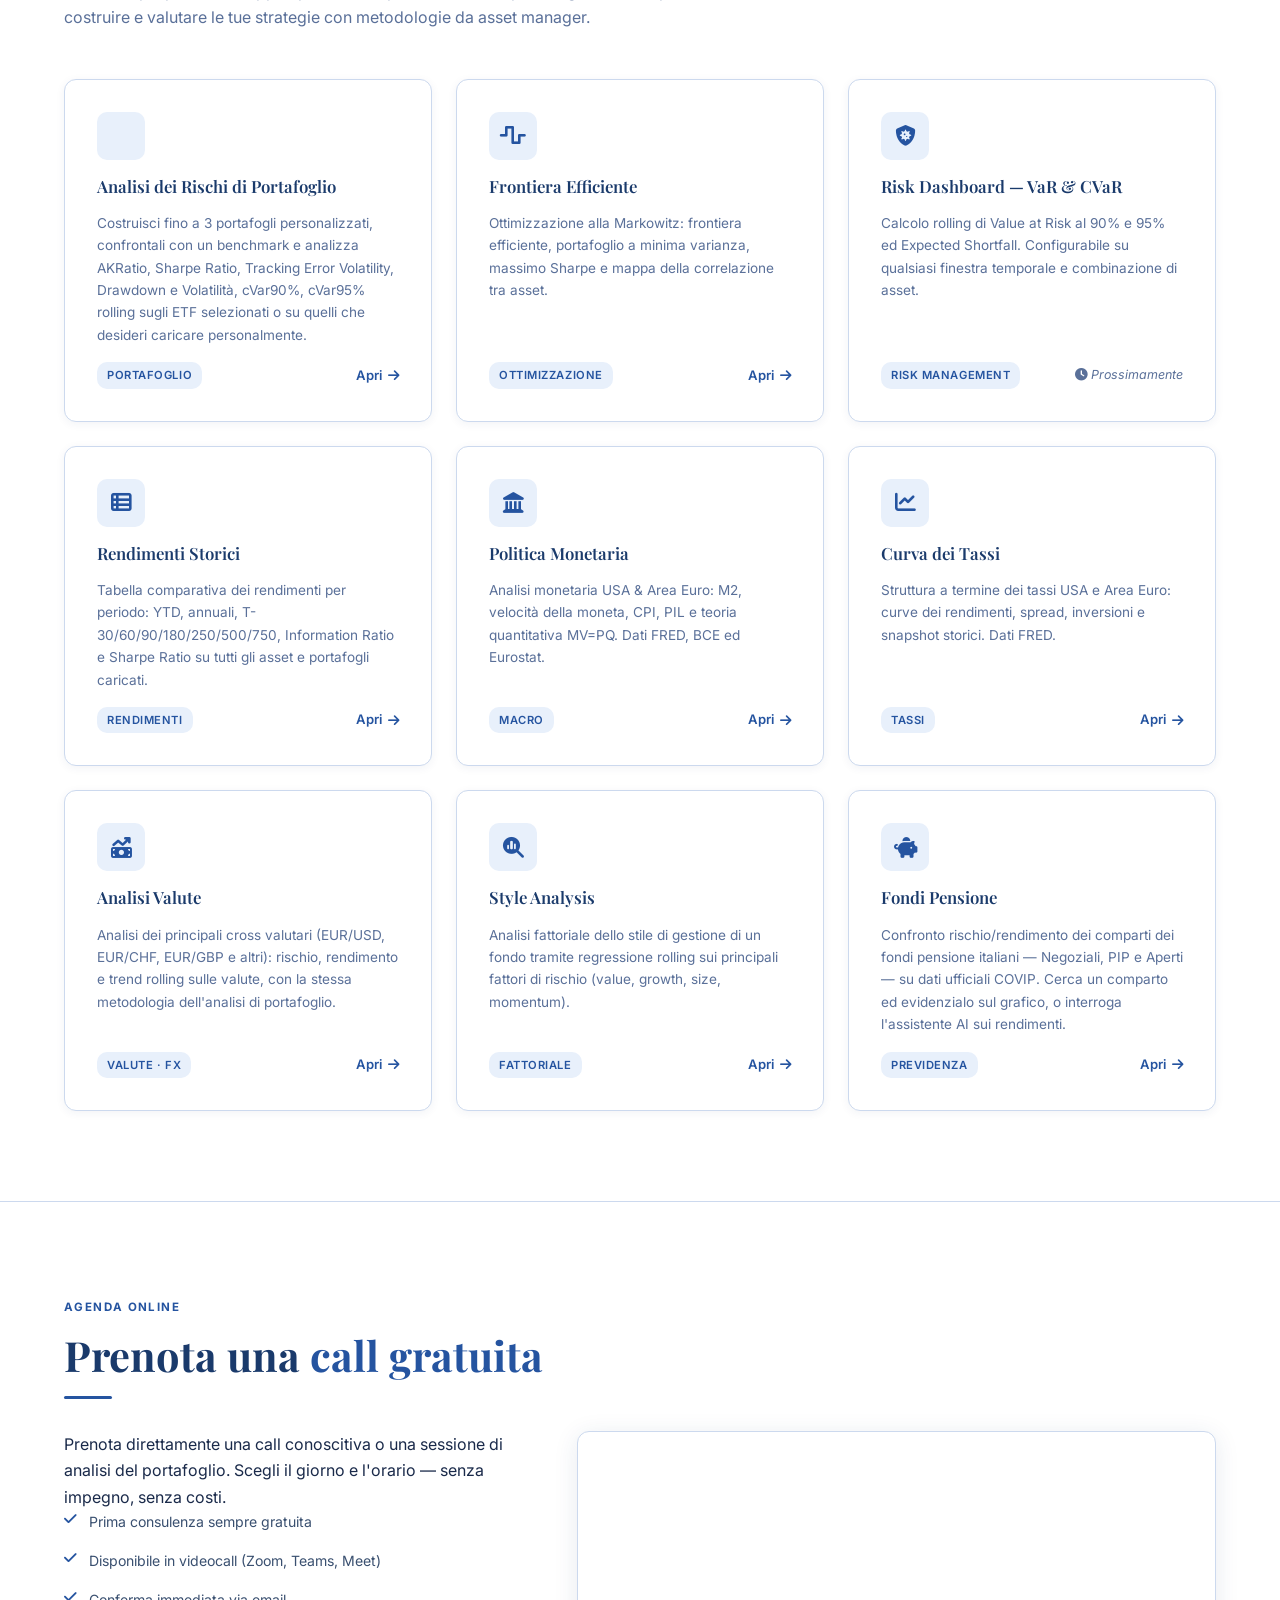
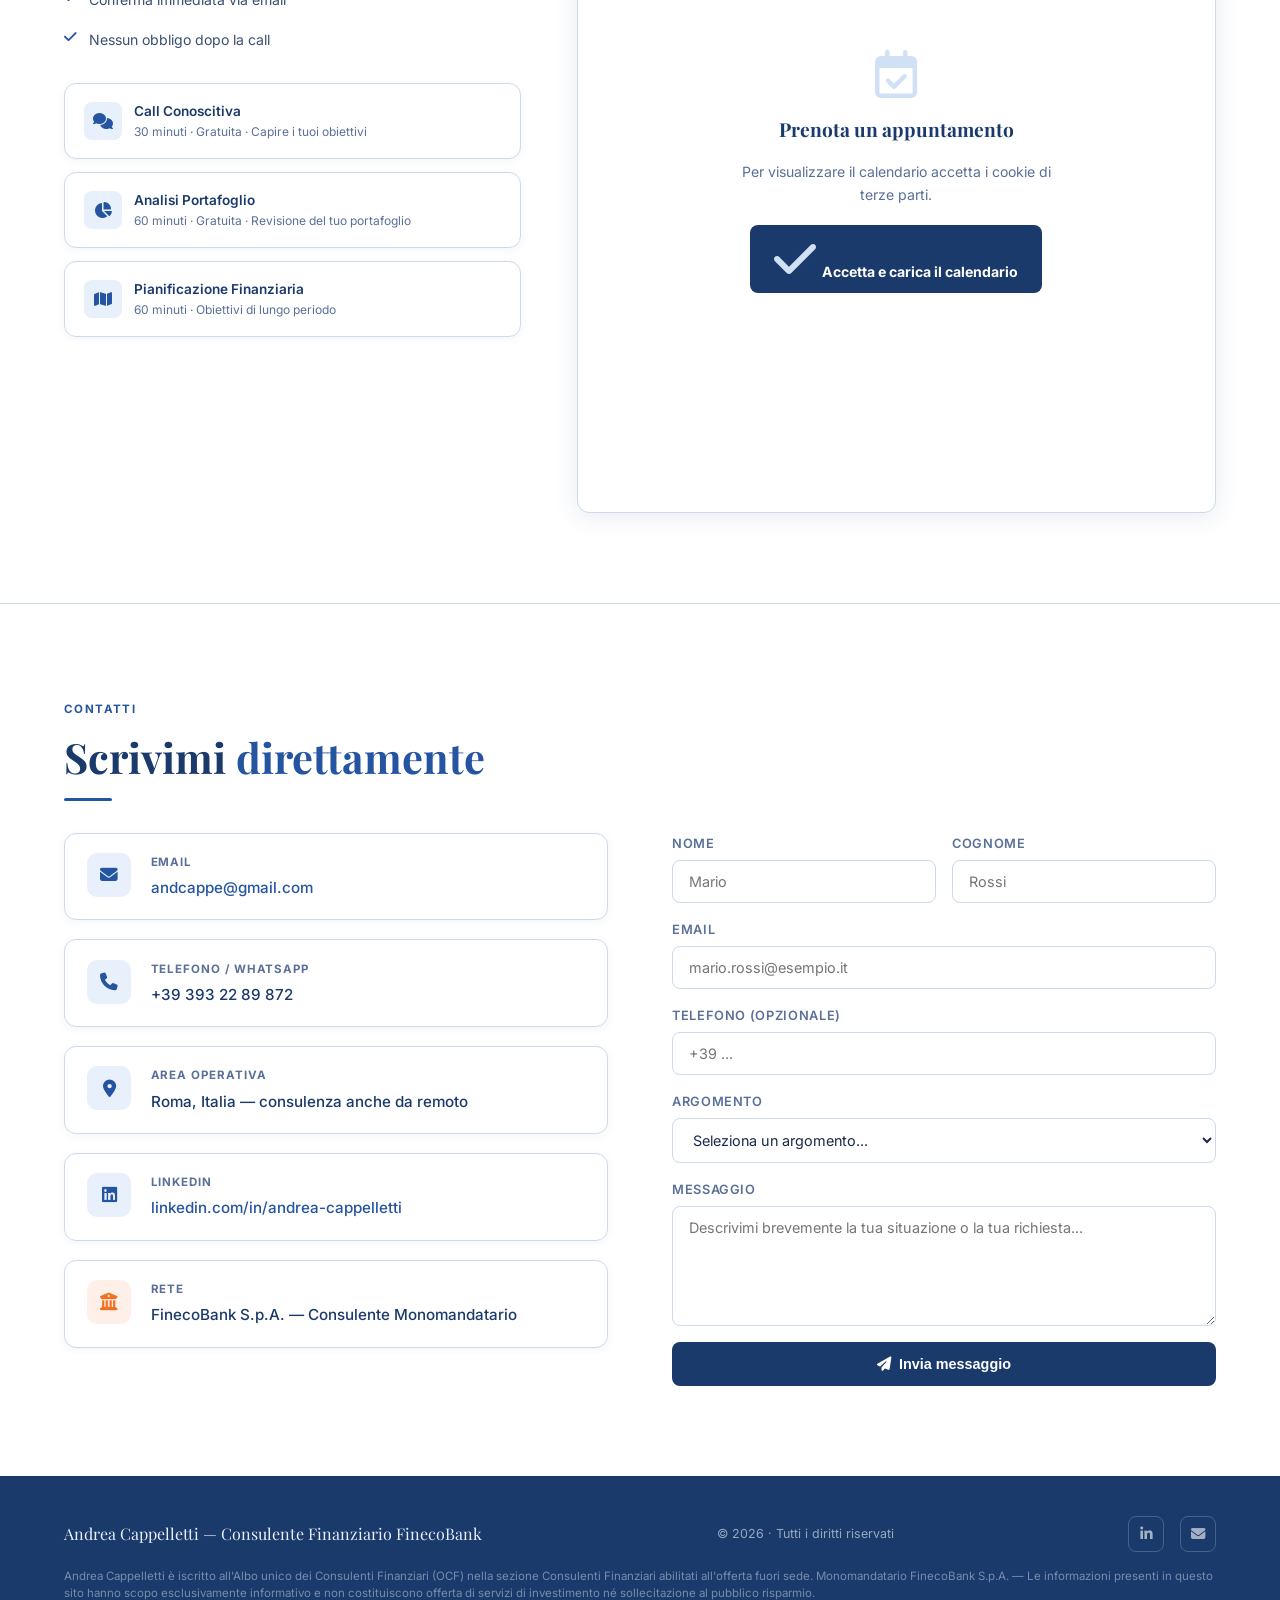
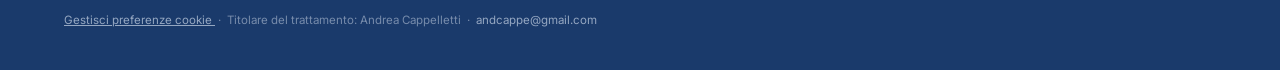
==== commit 28a37d34: "Portafoglio: benchmark-portafoglio con stessa cumulata Buy&Hold + uirevision per struttura (fix ri-a" ====
--- a/portafoglio/profilo.html
+++ b/portafoglio/profilo.html
@@ -794,7 +794,7 @@
           <p>Analisi monetaria USA &amp; Area Euro: M2, velocità della moneta, CPI, PIL e teoria quantitativa MV=PQ. Dati FRED, BCE ed Eurostat.</p>
           <div class="dash-card-footer">
             <span class="dash-tag">Macro</span>
-            <a href="/fred/?tab=tab-politica" class="dash-link">Apri <i class="fa-solid fa-arrow-right"></i></a>
+            <a href="/fred/?tab=tab1" class="dash-link">Apri <i class="fa-solid fa-arrow-right"></i></a>
           </div>
         </div>
         <div class="dash-card fade-in">
@@ -822,6 +822,15 @@
           <div class="dash-card-footer">
             <span class="dash-tag">Fattoriale</span>
             <a href="/portafoglio/?tab=sa" class="dash-link">Apri <i class="fa-solid fa-arrow-right"></i></a>
+          </div>
+        </div>
+        <div class="dash-card fade-in">
+          <div class="dash-card-icon"><i class="fa-solid fa-piggy-bank"></i></div>
+          <h3>Fondi Pensione</h3>
+          <p>Confronto rischio/rendimento dei comparti dei fondi pensione italiani — Negoziali, PIP e Aperti — su dati ufficiali COVIP. Cerca un comparto ed evidenzialo sul grafico, o interroga l'assistente AI sui rendimenti.</p>
+          <div class="dash-card-footer">
+            <span class="dash-tag">Previdenza</span>
+            <a href="/fondipensione/" class="dash-link">Apri <i class="fa-solid fa-arrow-right"></i></a>
           </div>
         </div>
       </div>
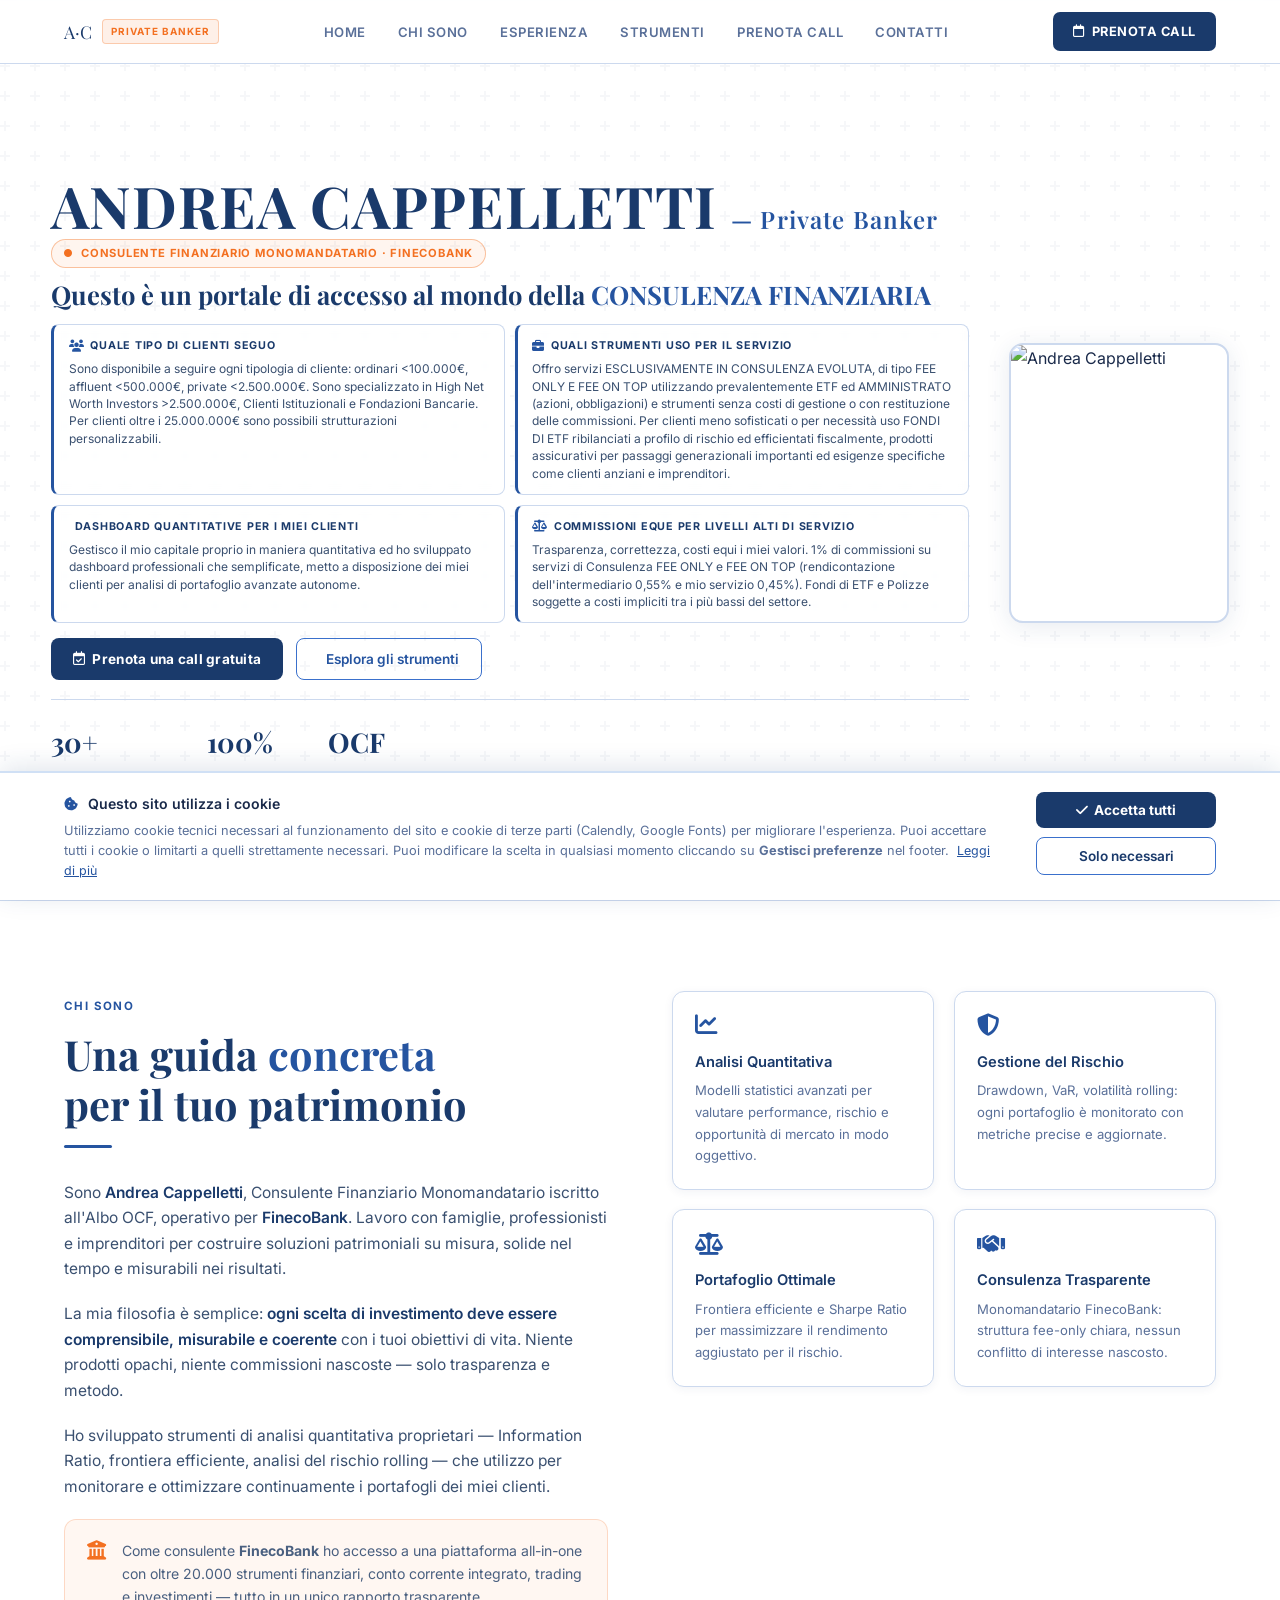
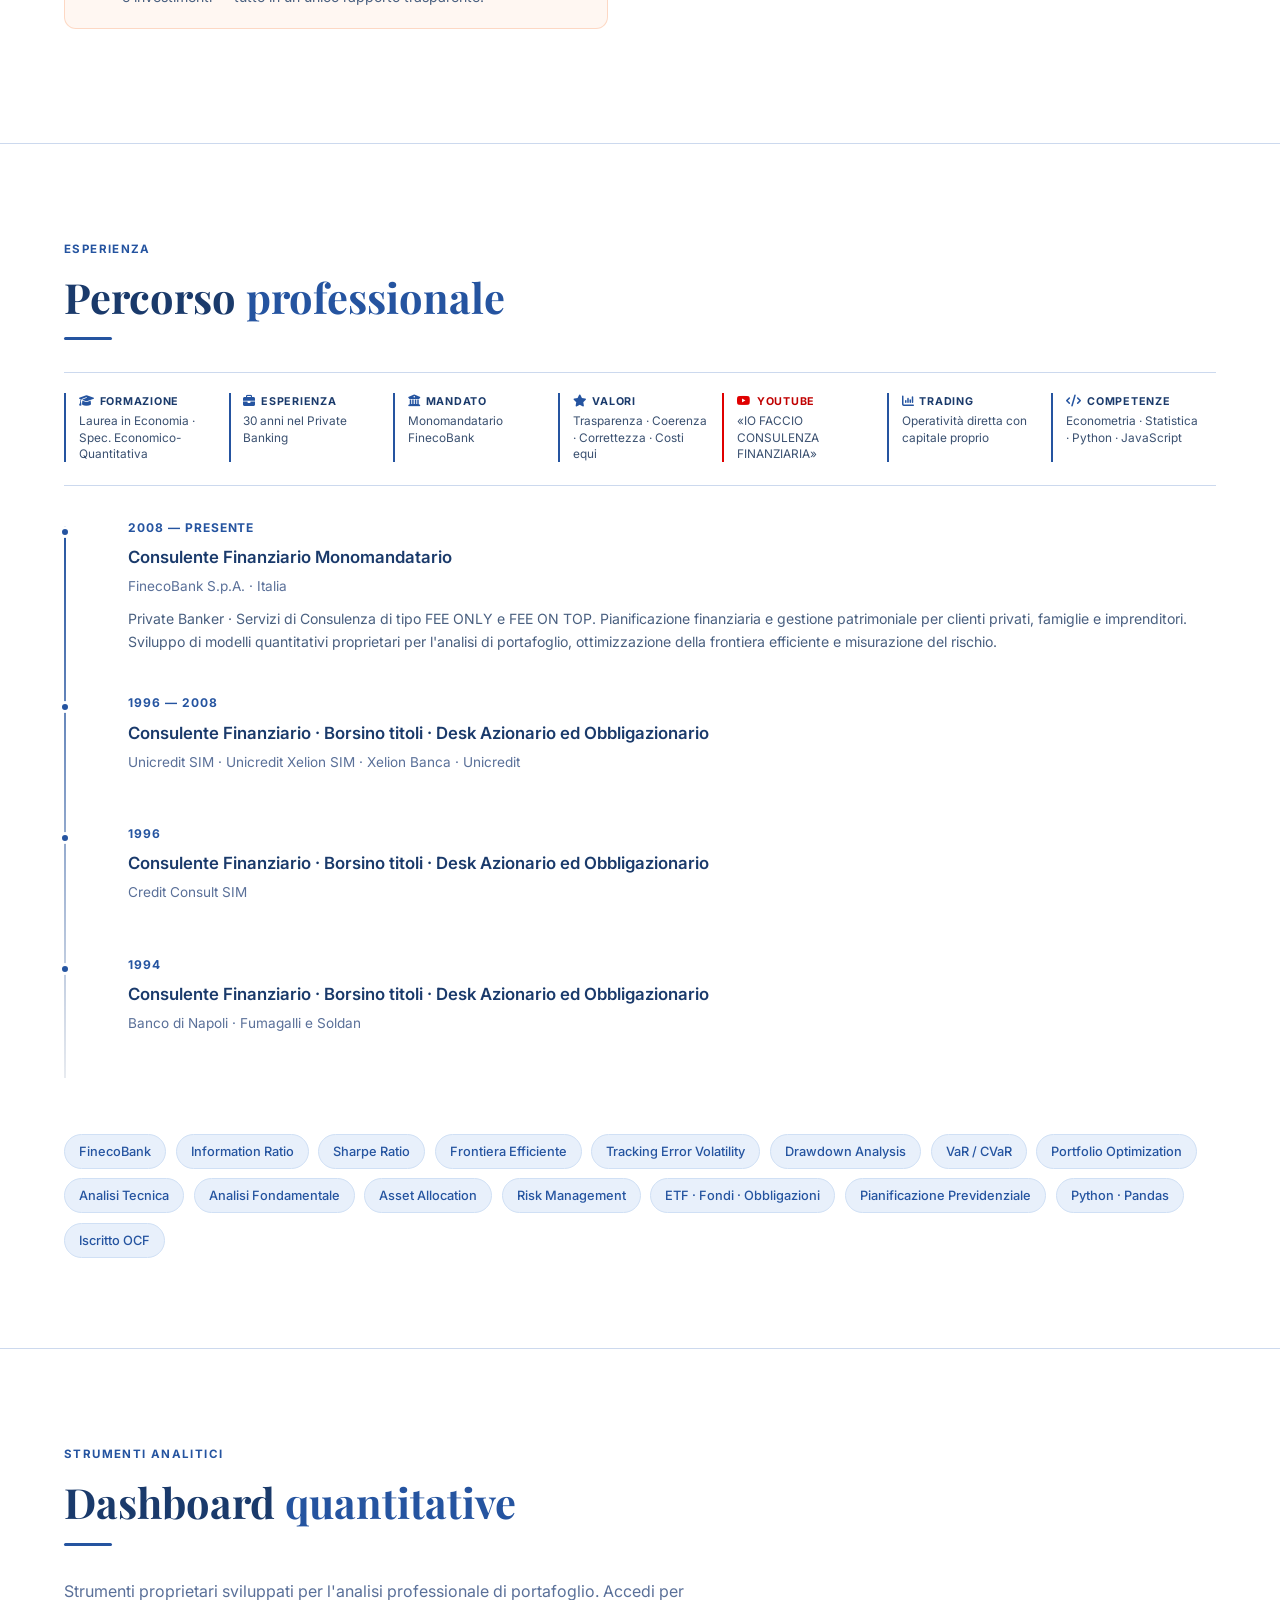
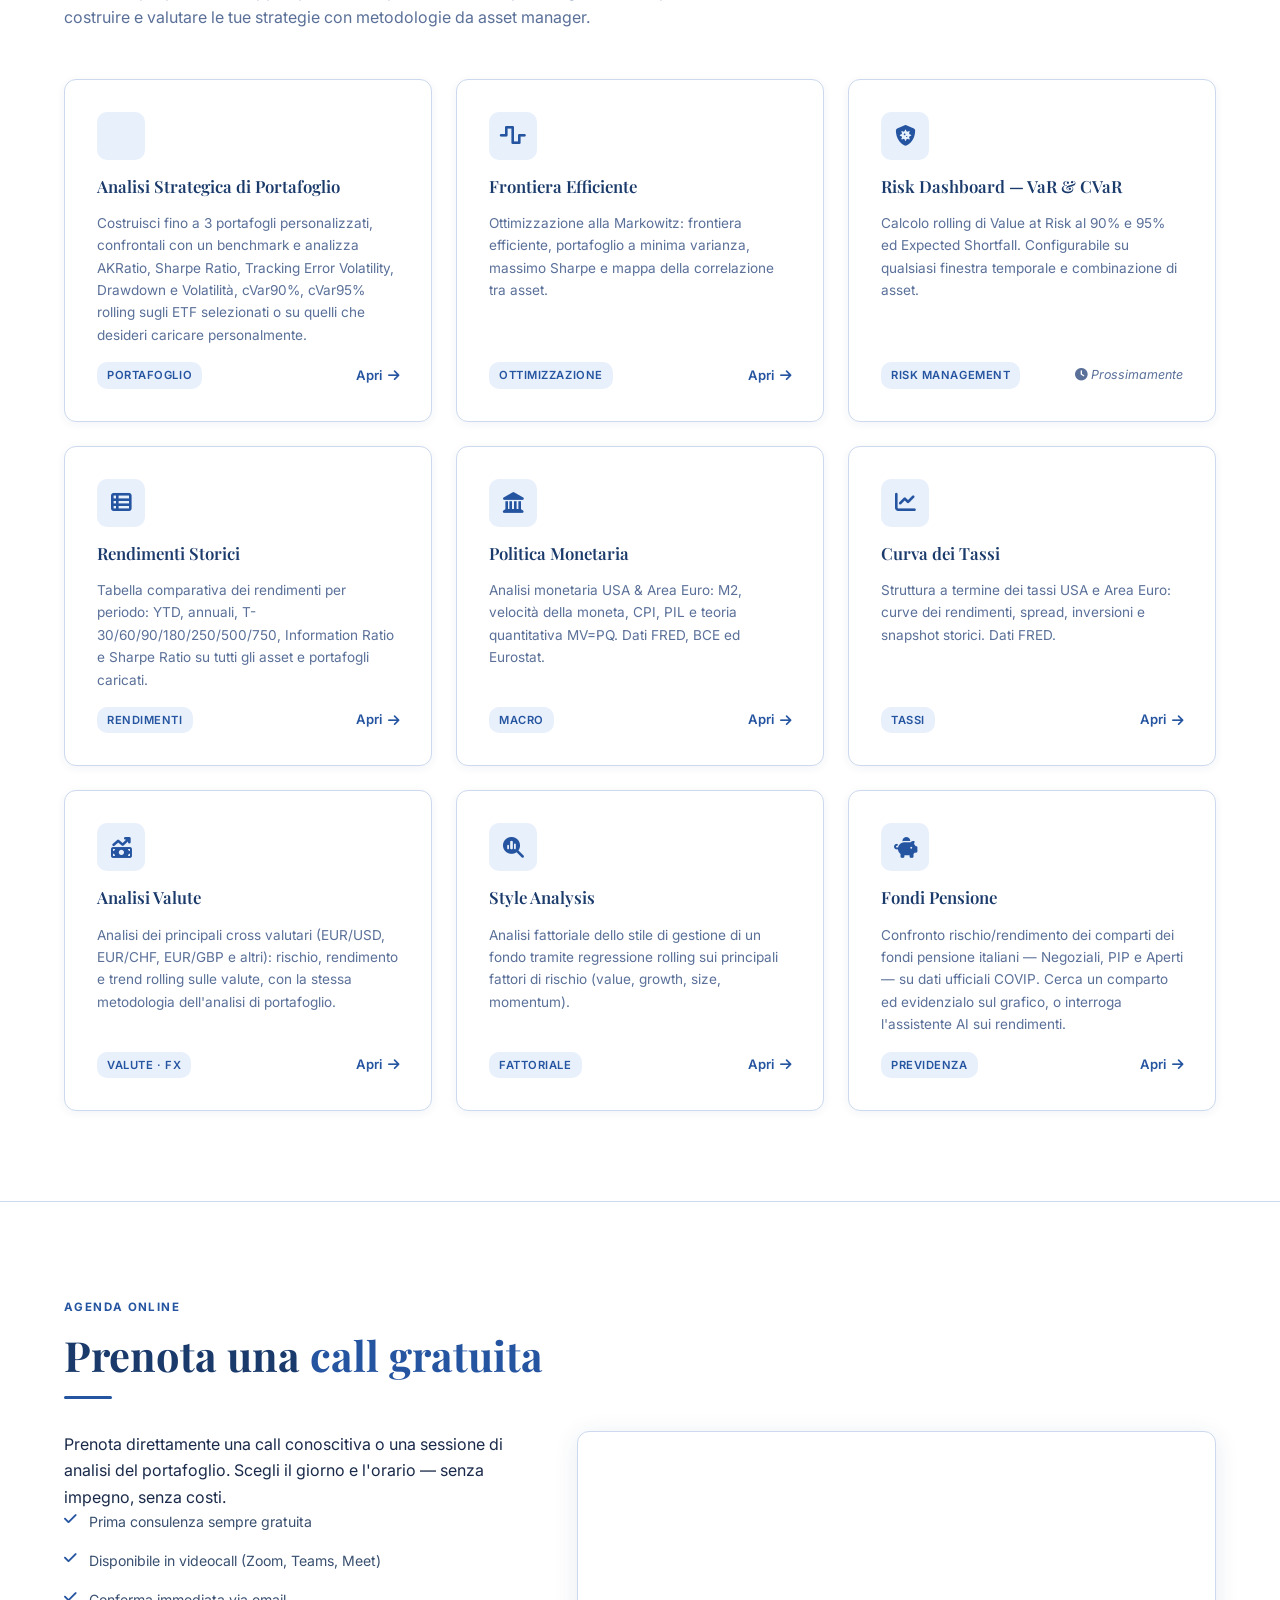
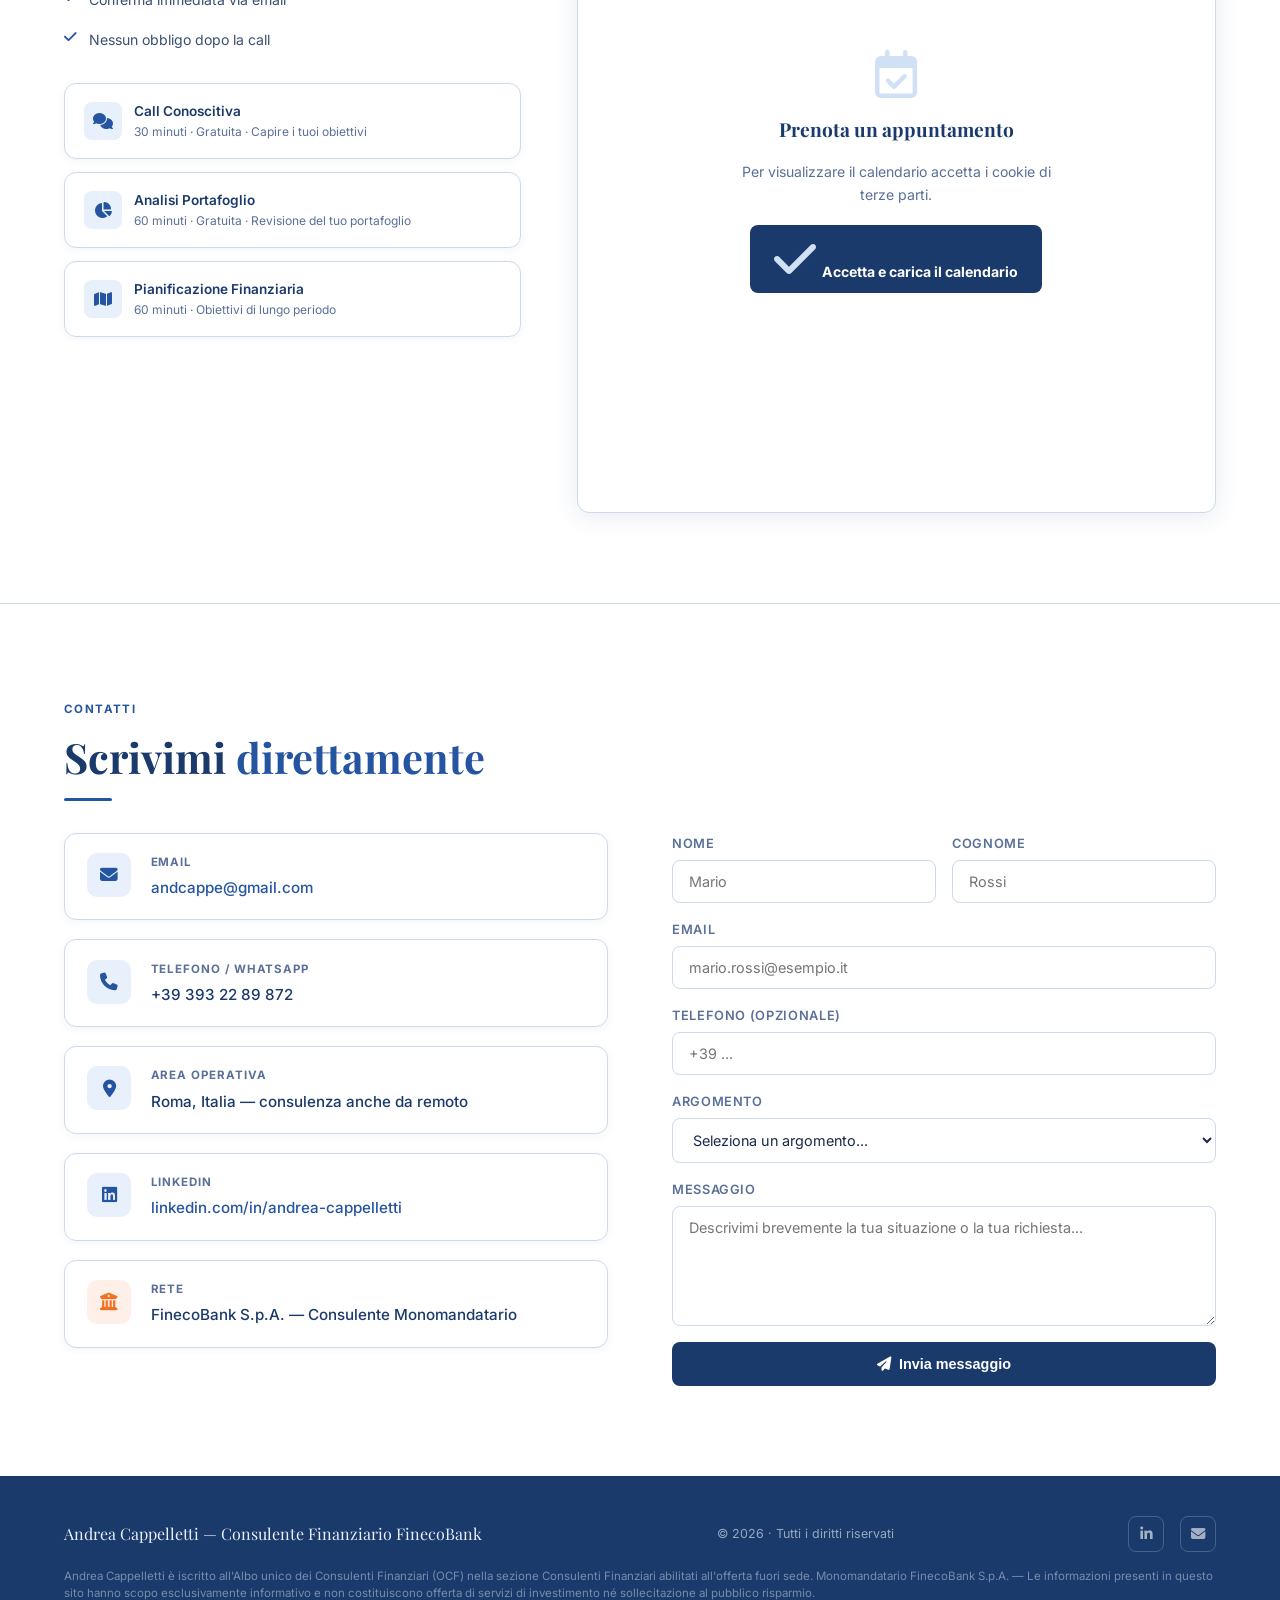
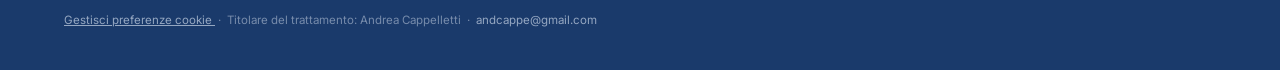
==== commit 93c855d6: "modello ADL: previsione del periodo successivo e cono 68/95% a 12 periodi nel grafico Osservato vs S" ====
--- a/portafoglio/profilo.html
+++ b/portafoglio/profilo.html
@@ -754,7 +754,7 @@
       <div class="dash-grid">
         <div class="dash-card fade-in">
           <div class="dash-card-icon"><i class="fa-solid fa-chart-mixed"></i></div>
-          <h3>Analisi dei Rischi di Portafoglio</h3>
+          <h3>Analisi Strategica di Portafoglio</h3>
           <p>Costruisci fino a 3 portafogli personalizzati, confrontali con un benchmark e analizza AKRatio, Sharpe Ratio, Tracking Error Volatility, Drawdown e Volatilità, cVar90%, cVar95% rolling sugli ETF selezionati o su quelli che desideri caricare personalmente.</p>
           <div class="dash-card-footer">
             <span class="dash-tag">Portafoglio</span>
